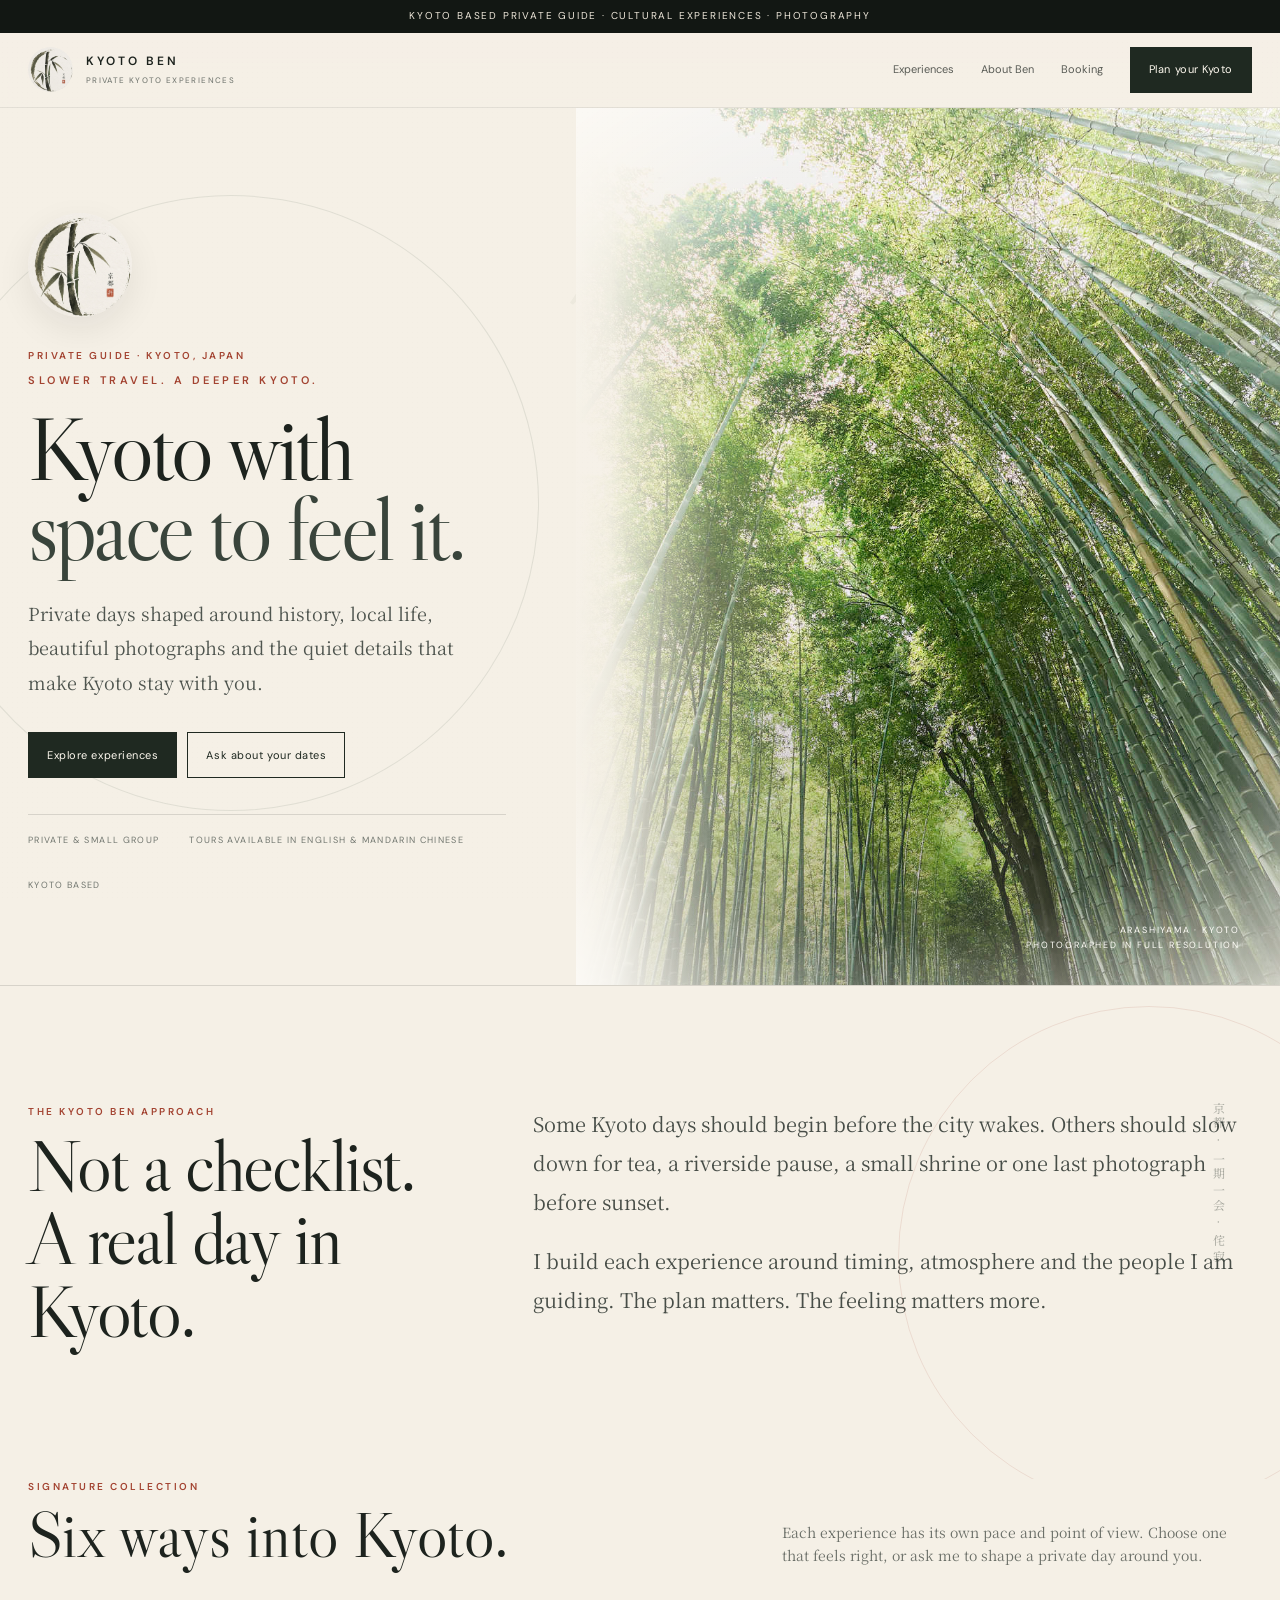
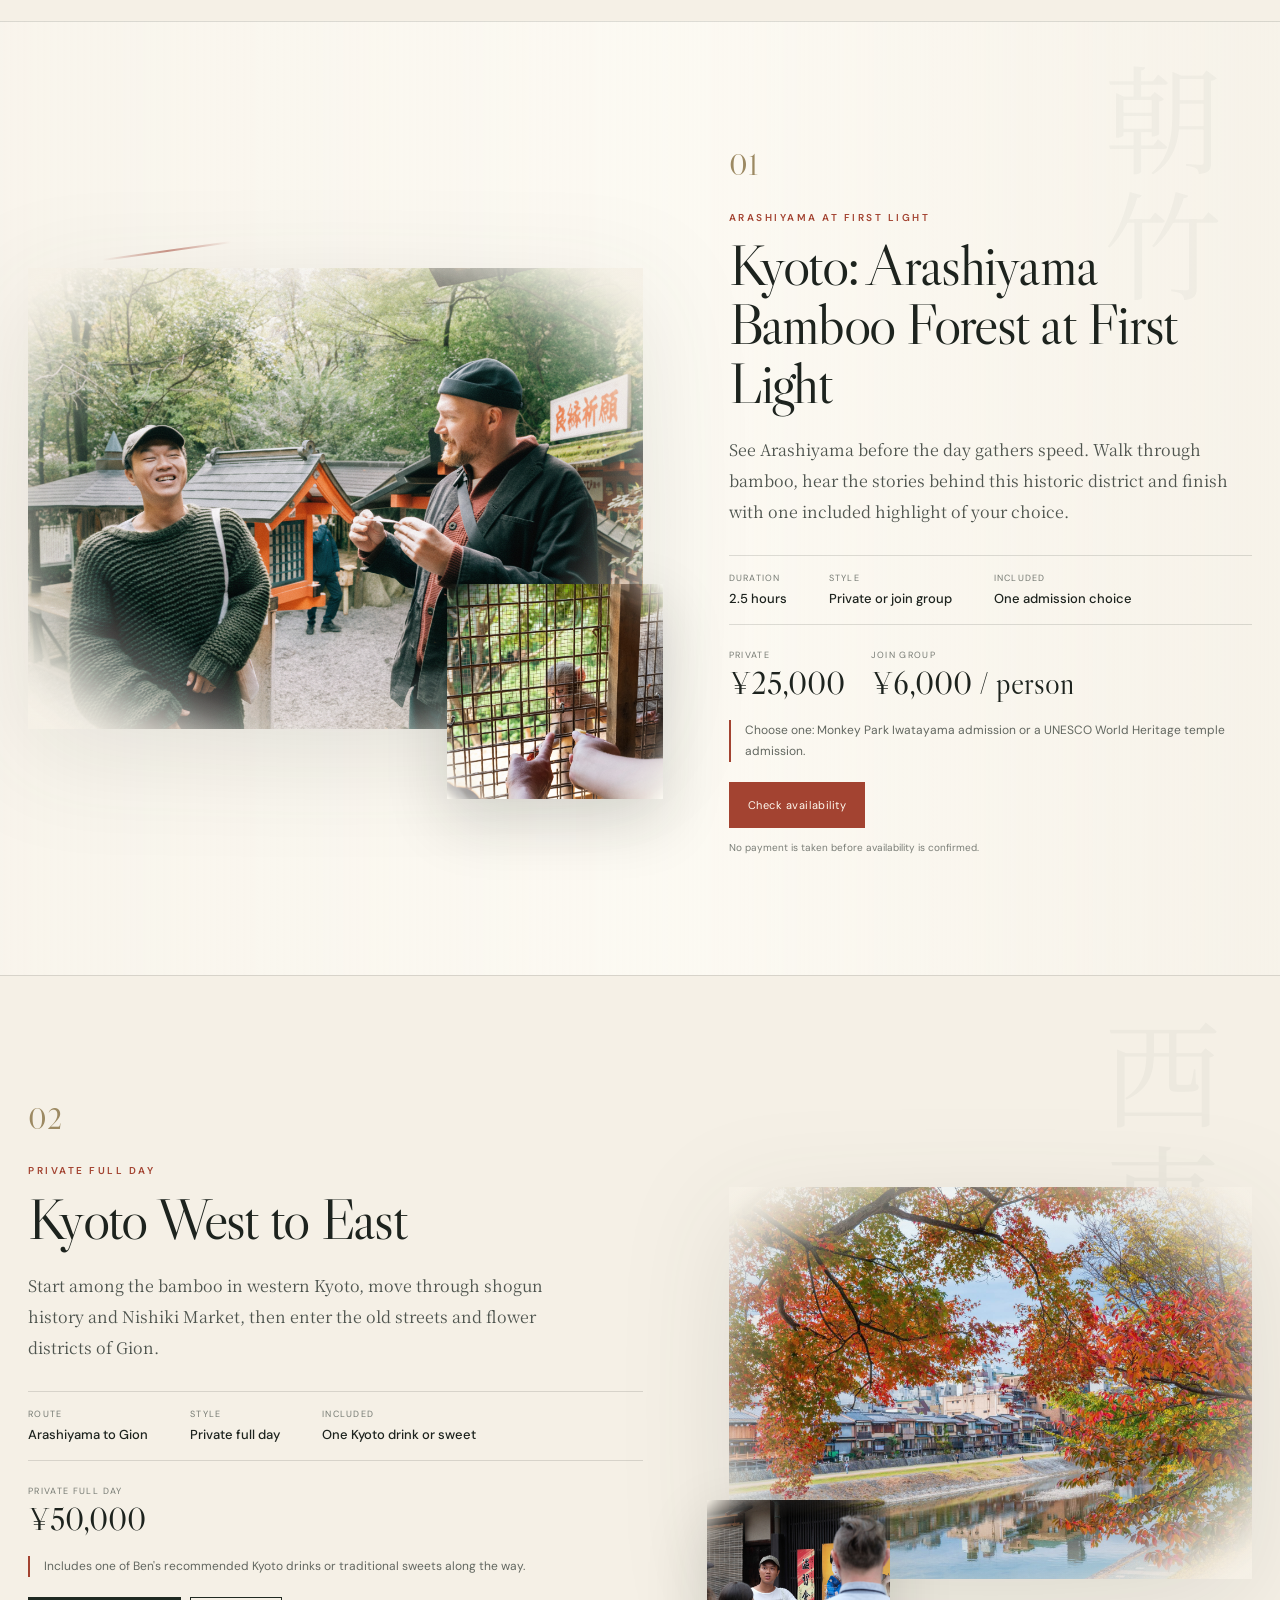
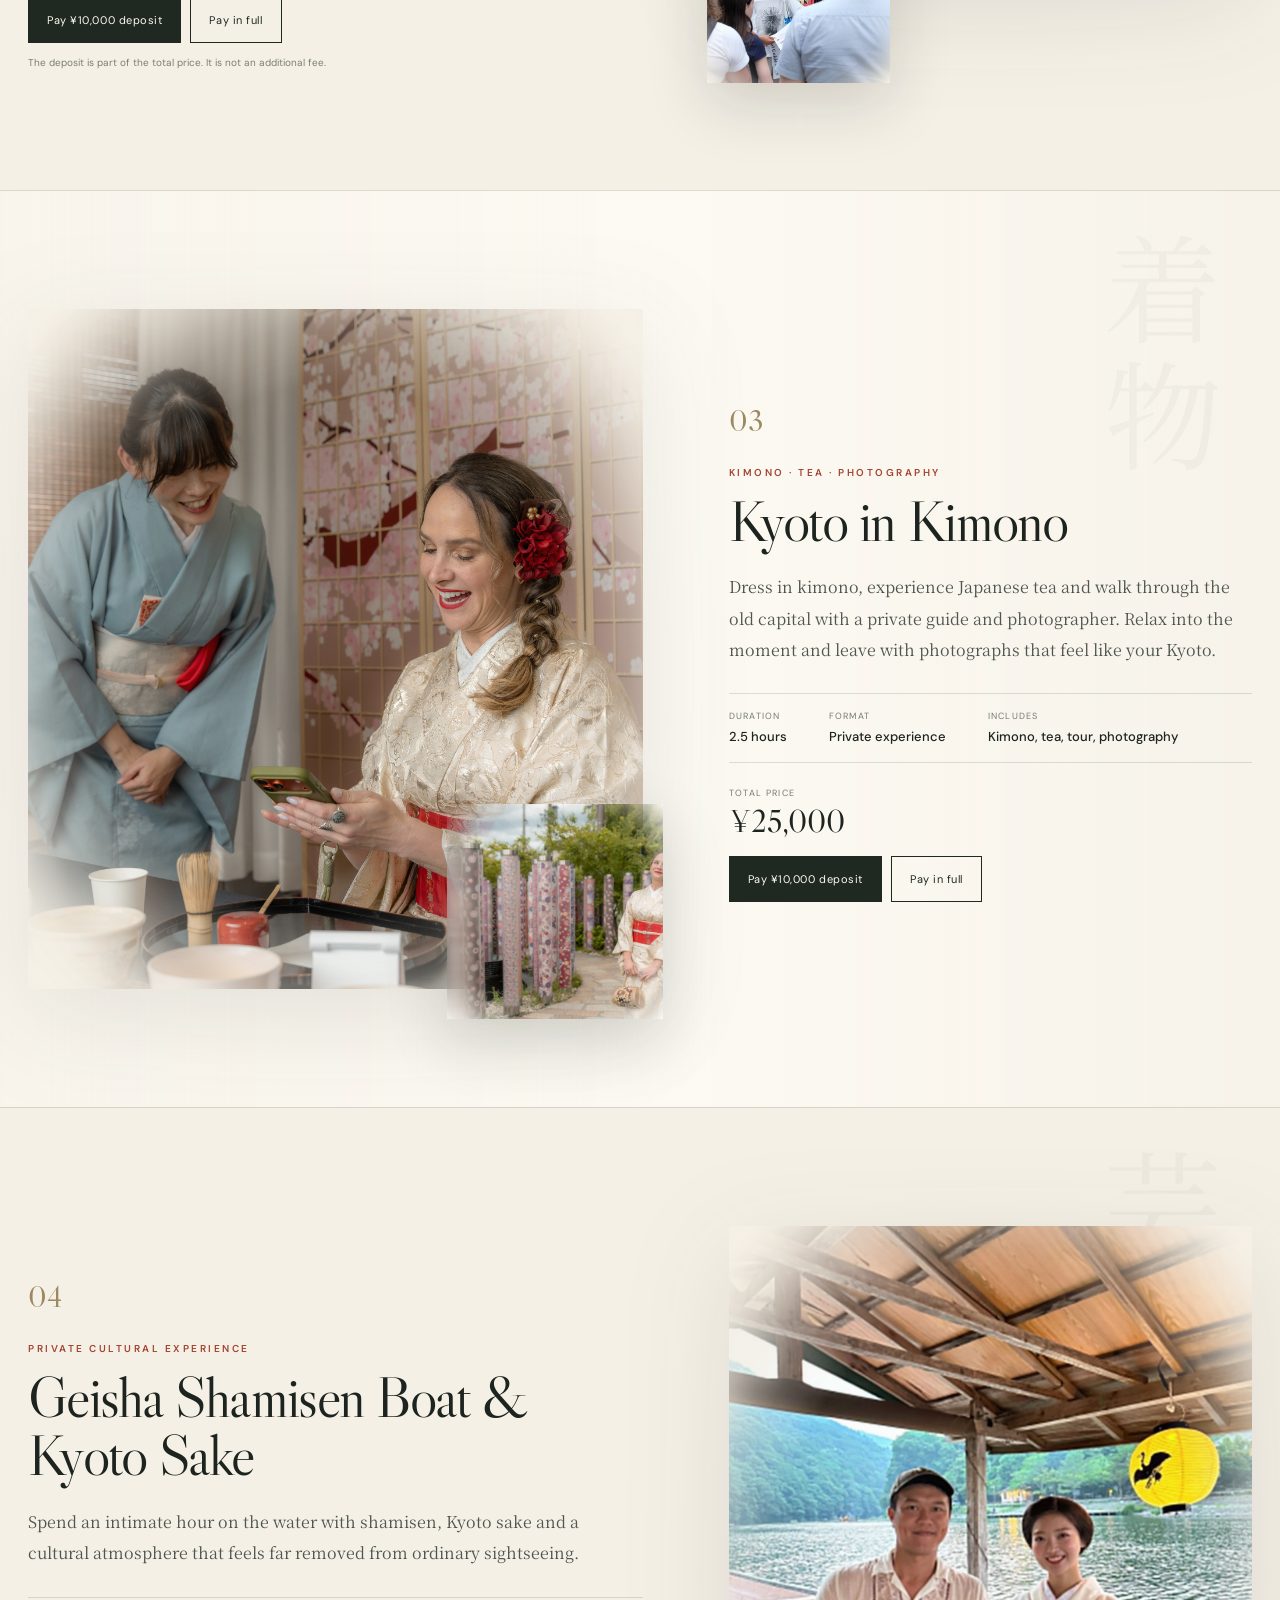
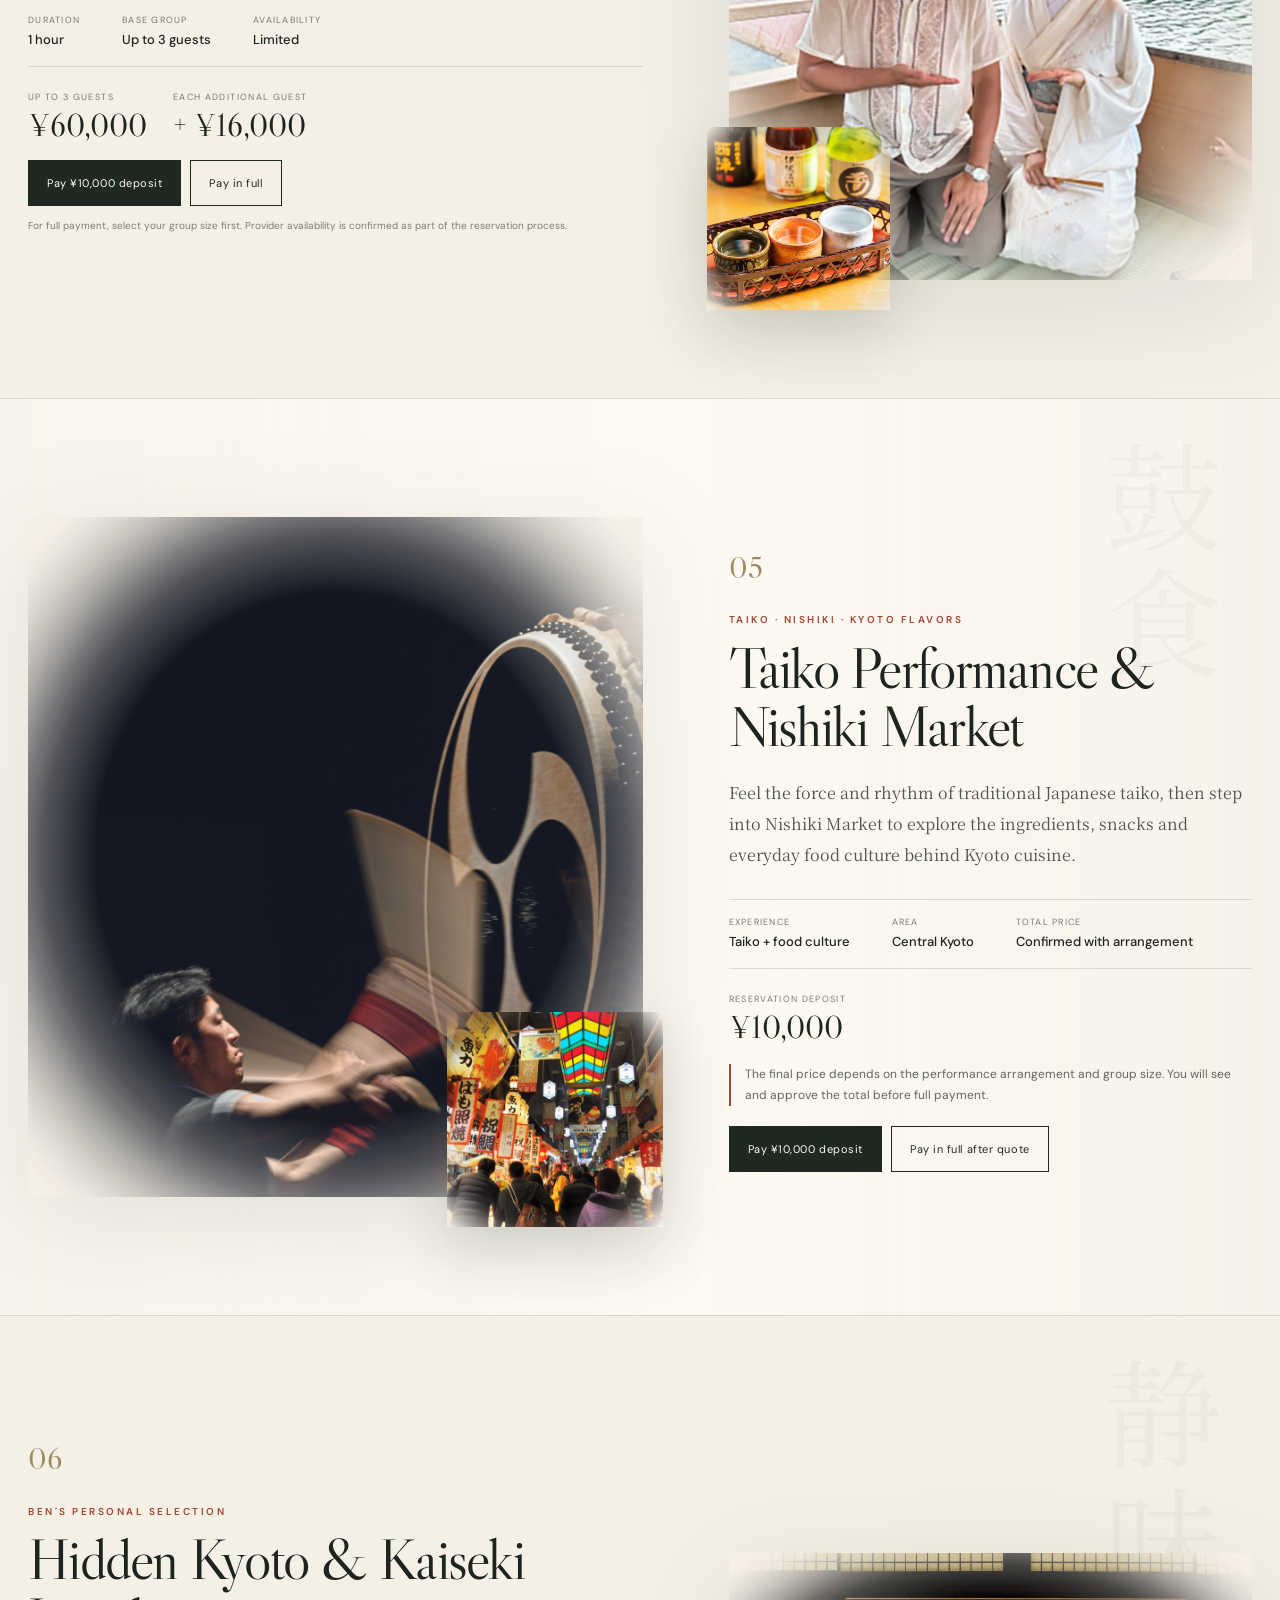
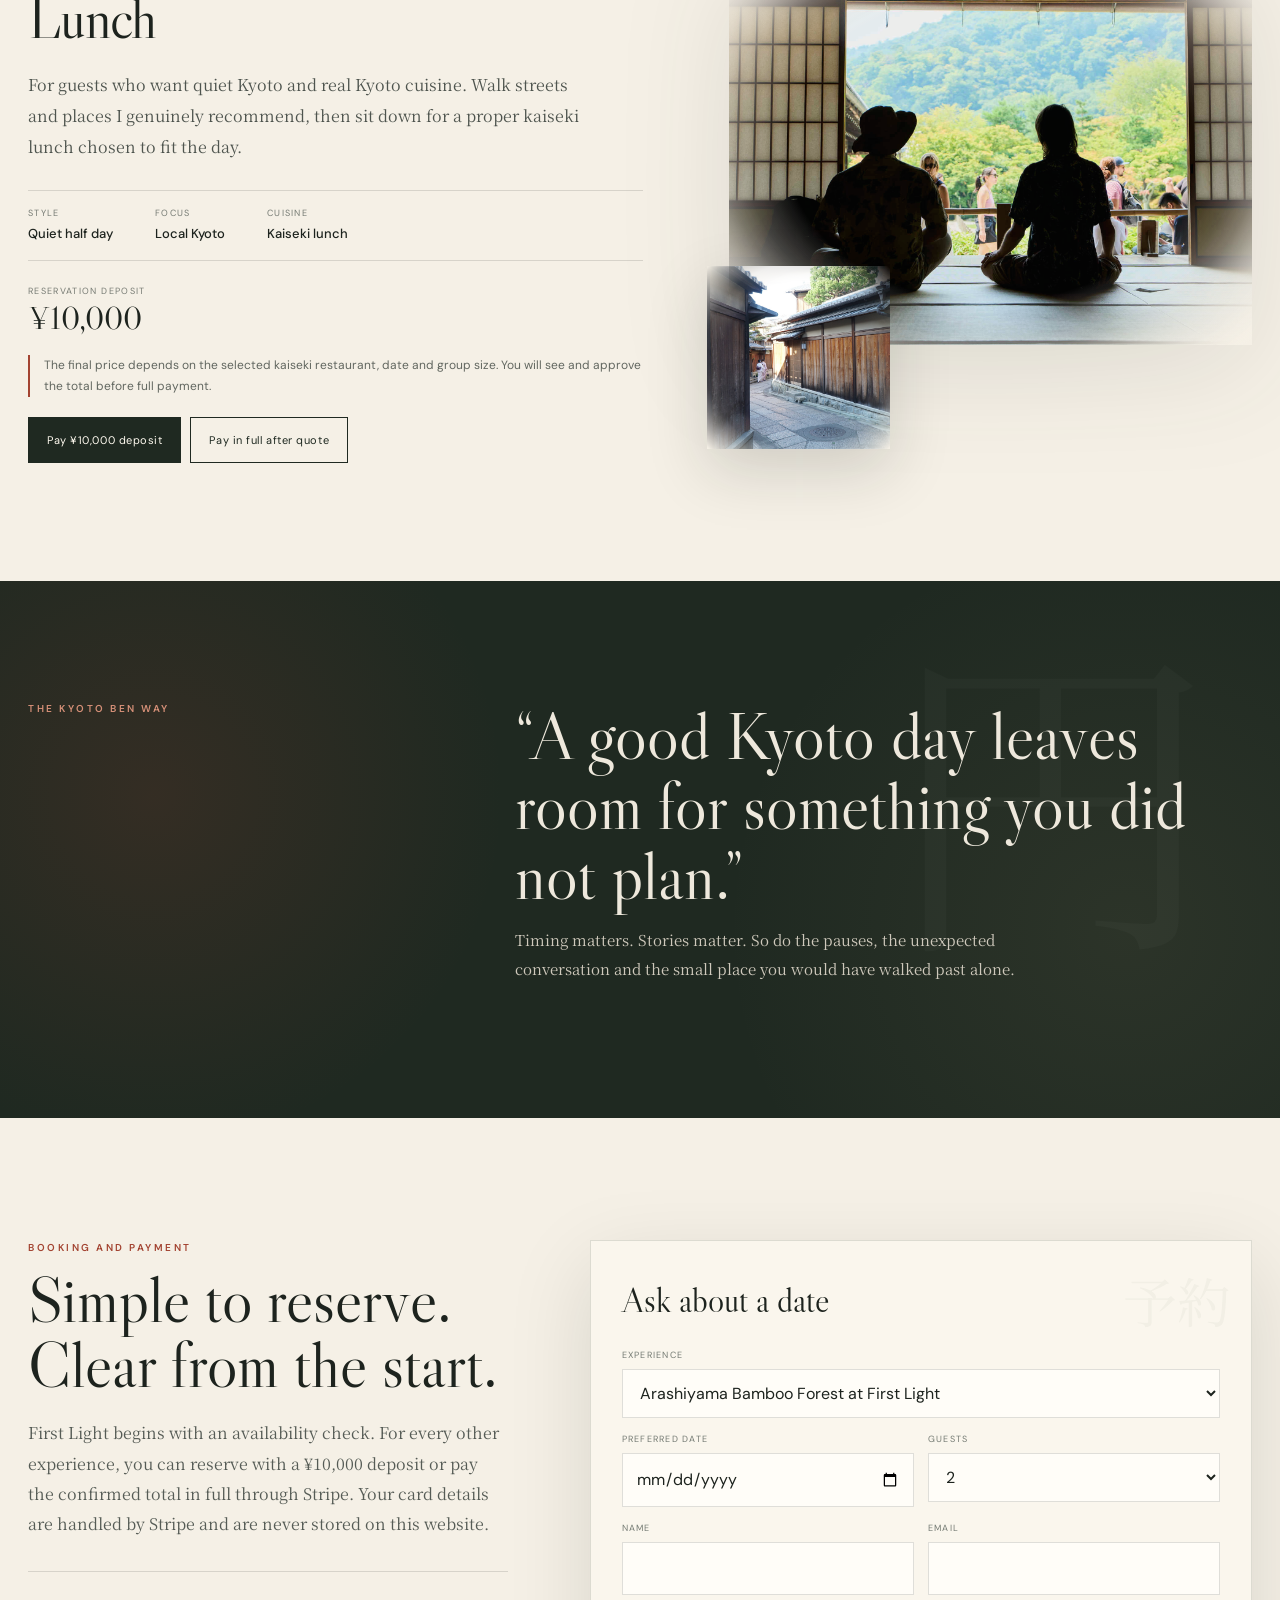
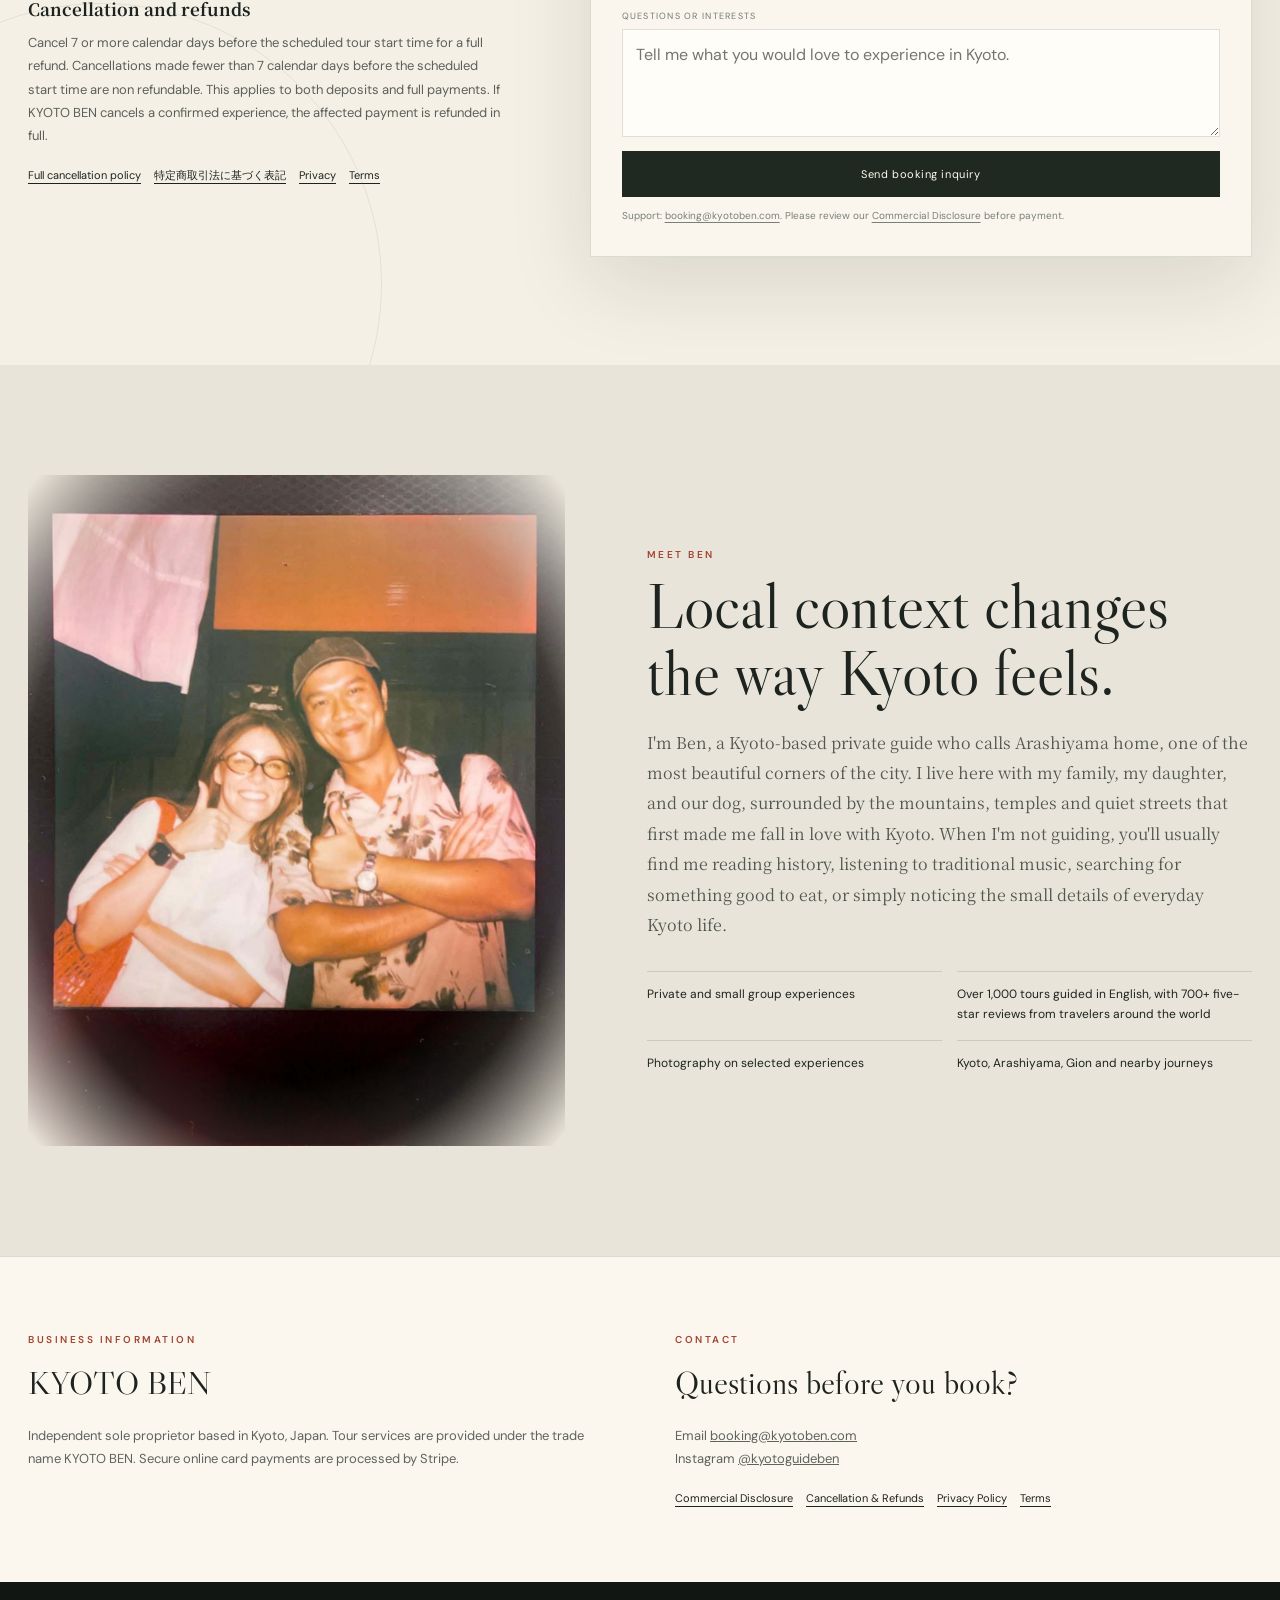
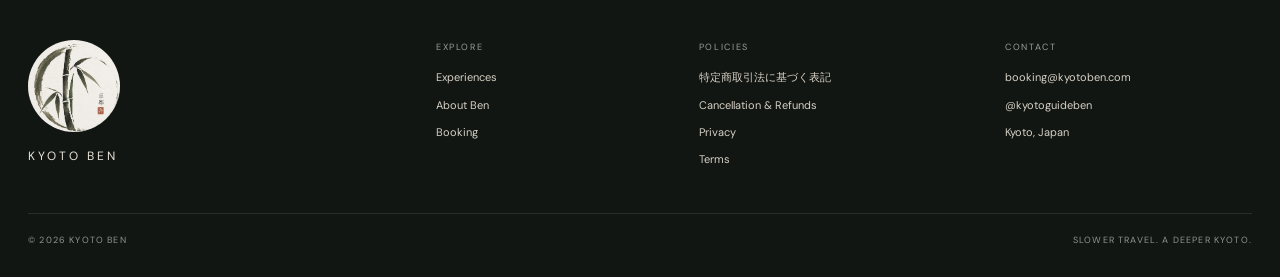
==== index.html @ ed0d35c7 "Update index.html" ====
<!doctype html>
<html lang="en">
<head>
  <meta charset="utf-8">
  <meta name="viewport" content="width=device-width, initial-scale=1">
  <title>KYOTO BEN | Private Kyoto Experiences</title>
  <meta name="description" content="Private Kyoto experiences with Ben. Arashiyama at first light, Kyoto from west to east, kimono and tea, geisha shamisen boat, taiko and quiet Kyoto with kaiseki.">
  <meta property="og:title" content="KYOTO BEN | Private Kyoto Experiences">
  <meta property="og:description" content="Slower travel. A deeper Kyoto.">
  <meta property="og:type" content="website">
  <meta property="og:url" content="https://kyotoben.com/">
  <meta property="og:image" content="https://kyotoben.com/assets/arashiyama-bamboo.jpg">
  <meta name="theme-color" content="#1f2921">
  <link rel="preconnect" href="https://fonts.googleapis.com">
  <link rel="preconnect" href="https://fonts.gstatic.com" crossorigin>
  <link href="https://fonts.googleapis.com/css2?family=DM+Sans:wght@400;500;600&family=Libre+Caslon+Display&family=Noto+Serif+JP:wght@400;500&display=swap" rel="stylesheet">
  <style>
    :root{
      --ink:#1d231e;
      --deep:#1f2921;
      --deep2:#121713;
      --moss:#667166;
      --paper:#f5f0e6;
      --paper2:#fbf7ee;
      --red:#a34331;
      --gold:#9c8962;
      --muted:#6c7069;
      --line:rgba(29,35,30,.14);
      --white:#fffdf7;
      --shadow:0 26px 80px rgba(19,25,20,.12);
      --serif:"Libre Caslon Display","Noto Serif JP",serif;
      --sans:"DM Sans",system-ui,sans-serif;
    }
    *{box-sizing:border-box}
    html{scroll-behavior:smooth;background:var(--paper)}
    body{margin:0;background:var(--paper);color:var(--ink);font-family:var(--sans);line-height:1.65;overflow-x:hidden}
    body:before{content:"";position:fixed;inset:0;pointer-events:none;z-index:999;background-image:radial-gradient(rgba(34,42,35,.045) .7px,transparent .7px);background-size:5px 5px;opacity:.35;mix-blend-mode:multiply}
    a{color:inherit;text-decoration:none}
    button,input,textarea,select{font:inherit}
    img{display:block;width:100%;height:100%;object-fit:cover}
    .wrap{width:min(1240px,calc(100% - 56px));margin:auto}
    .eyebrow{font-size:10px;letter-spacing:.25em;text-transform:uppercase;color:var(--red);font-weight:600}
    .topnote{background:var(--deep2);color:#eee7da;text-align:center;padding:8px 18px;font-size:10px;letter-spacing:.18em;text-transform:uppercase}

    header{position:sticky;top:0;z-index:100;background:rgba(245,240,230,.88);backdrop-filter:blur(18px);border-bottom:1px solid rgba(29,35,30,.08)}
    .nav{height:74px;display:flex;align-items:center;justify-content:space-between;gap:24px}
    .brand{display:flex;align-items:center;gap:13px}
    .brand img{width:45px;height:45px;border-radius:50%;object-fit:cover;filter:saturate(.88) contrast(.98)}
    .brandword{font-size:12px;letter-spacing:.25em;font-weight:600}
    .brandword small{display:block;font-size:8px;letter-spacing:.17em;color:#7c8079;font-weight:500;margin-top:2px}
    nav{display:flex;align-items:center;gap:27px;font-size:11px}
    nav>a:not(.btn){opacity:.72}
    nav>a:hover{opacity:1}
    .btn{border:1px solid var(--deep);background:var(--deep);color:#fffaf0;min-height:46px;padding:12px 18px;display:inline-flex;align-items:center;justify-content:center;font-size:11px;letter-spacing:.05em;cursor:pointer;transition:.22s ease}
    .btn:hover{transform:translateY(-1px);box-shadow:0 10px 28px rgba(31,41,33,.16)}
    .btn.ghost{background:transparent;color:var(--deep)}
    .btn.red{background:var(--red);border-color:var(--red)}

    .hero{min-height:780px;position:relative;display:grid;grid-template-columns:.9fr 1.1fr;overflow:hidden;border-bottom:1px solid var(--line)}
    .hero:before{content:"";position:absolute;left:-6vw;top:10%;width:48vw;height:48vw;border:1px solid rgba(88,100,86,.13);border-radius:50%;transform:rotate(-12deg);pointer-events:none}
    .hero:after{content:"竹";position:absolute;left:44%;top:9%;font-family:"Noto Serif JP",serif;font-size:210px;color:rgba(36,47,38,.035);line-height:1;pointer-events:none}
    .hero-copy{position:relative;z-index:3;padding:105px 5.5vw 92px max(28px,calc((100vw - 1240px)/2));display:flex;flex-direction:column;justify-content:center}
    .hero-logo{width:104px;height:104px;border-radius:50%;overflow:hidden;margin-bottom:31px;box-shadow:0 12px 34px rgba(21,28,23,.08)}
    .hero h1{font-family:var(--serif);font-size:clamp(66px,7vw,112px);font-weight:400;line-height:.89;letter-spacing:-.042em;margin:12px 0 28px;max-width:640px}
    .hero h1 small{display:block;font-family:var(--sans);font-size:11px;letter-spacing:.32em;color:var(--red);text-transform:uppercase;margin-bottom:23px;font-weight:600}
    .hero h1 em{font-style:normal;color:#39443b}
    .hero p{font-family:"Noto Serif JP",serif;font-size:18px;line-height:1.9;color:#4f554f;max-width:560px;margin:0 0 33px}
    .hero-actions{display:flex;gap:10px;flex-wrap:wrap}
    .hero-note{display:flex;gap:30px;flex-wrap:wrap;border-top:1px solid var(--line);margin-top:36px;padding-top:18px;font-size:9px;letter-spacing:.15em;text-transform:uppercase;color:#71766f}
    .hero-art{position:relative;min-height:780px;background:#d7dbd3;overflow:hidden}
    .hero-art img{position:absolute;inset:-1%;width:102%;height:102%;object-position:center 47%;filter:saturate(.9) contrast(.98)}
    .hero-art:before{content:"";position:absolute;z-index:2;inset:0;background:linear-gradient(90deg,var(--paper) 0%,rgba(245,240,230,.94) 5%,rgba(245,240,230,.35) 20%,rgba(245,240,230,0) 42%),linear-gradient(180deg,rgba(0,0,0,0) 58%,rgba(18,25,20,.32) 100%)}
    .hero-art:after{content:"";position:absolute;z-index:2;inset:0;background:radial-gradient(circle at 45% 50%,transparent 38%,rgba(245,240,230,.15) 67%,rgba(245,240,230,.8) 100%);mix-blend-mode:screen}
    .hero-caption{position:absolute;z-index:4;bottom:32px;right:40px;color:#fffdf8;text-align:right;font-size:9px;letter-spacing:.2em;text-transform:uppercase;text-shadow:0 2px 18px rgba(0,0,0,.25)}

    .intro{position:relative;padding:118px 0 122px;overflow:hidden}
    .intro:before{content:"";position:absolute;right:-120px;top:20px;width:500px;height:500px;border-radius:50%;border:1px solid rgba(163,67,49,.12)}
    .intro-grid{display:grid;grid-template-columns:.72fr 1.28fr;gap:100px;align-items:start}
    .intro h2{font-family:var(--serif);font-size:clamp(50px,5.7vw,82px);line-height:1;font-weight:400;letter-spacing:-.03em;margin:9px 0}
    .intro-copy{font-family:"Noto Serif JP",serif;font-size:20px;line-height:1.95;color:#484e48;max-width:720px}
    .intro-copy p{margin-top:0}
    .kanji-note{font-family:"Noto Serif JP",serif;font-size:12px;letter-spacing:.28em;writing-mode:vertical-rl;color:rgba(35,45,37,.38);position:absolute;right:4vw;top:115px}

    .collection-head{padding:0 0 54px}
    .collection-head .inner{display:flex;align-items:end;justify-content:space-between;gap:50px}
    .collection-head h2{font-family:var(--serif);font-size:clamp(46px,5vw,74px);font-weight:400;line-height:1;margin:8px 0 0}
    .collection-head p{max-width:470px;color:var(--muted);margin:0;font-family:"Noto Serif JP",serif;font-size:14px}

    .experience{position:relative;padding:118px 0;border-top:1px solid var(--line);overflow:hidden}
    .experience:nth-child(even){background:linear-gradient(90deg,rgba(255,253,247,.35),rgba(255,253,247,.74) 52%,rgba(255,253,247,.18))}
    .experience:before{content:attr(data-kanji);position:absolute;right:1.6vw;top:38px;font-family:"Noto Serif JP",serif;font-size:118px;color:rgba(41,53,43,.035);writing-mode:vertical-rl;letter-spacing:.08em;pointer-events:none}
    .exp-grid{display:grid;grid-template-columns:1.08fr .92fr;gap:86px;align-items:center}
    .experience.reverse .visual{order:2}
    .experience.reverse .exp-copy{order:1}
    .visual{position:relative;min-height:540px;display:flex;align-items:center}
    .main-img{position:relative;width:100%;aspect-ratio:4/3;overflow:hidden;filter:drop-shadow(0 25px 55px rgba(31,41,33,.12));isolation:isolate}
    .main-img.tall{aspect-ratio:4/5;max-height:680px}
    .main-img img{filter:saturate(.92) contrast(.98)}
    .main-img:after{content:"";position:absolute;inset:-1px;background:radial-gradient(ellipse at center,transparent 55%,rgba(245,240,230,.25) 72%,var(--paper) 98%);z-index:2;pointer-events:none}
    .main-img.soft img{-webkit-mask-image:radial-gradient(ellipse at center,black 55%,rgba(0,0,0,.87) 67%,transparent 98%);mask-image:radial-gradient(ellipse at center,black 55%,rgba(0,0,0,.87) 67%,transparent 98%)}
    .small-img{position:absolute;width:35%;aspect-ratio:1/1;right:-20px;bottom:-30px;overflow:hidden;z-index:5;box-shadow:0 22px 58px rgba(24,31,25,.16)}
    .small-img img{-webkit-mask-image:radial-gradient(ellipse at center,black 58%,rgba(0,0,0,.86) 73%,transparent 99%);mask-image:radial-gradient(ellipse at center,black 58%,rgba(0,0,0,.86) 73%,transparent 99%)}
    .reverse .small-img{right:auto;left:-22px}
    .brush-line{position:absolute;width:130px;height:2px;background:linear-gradient(90deg,transparent,var(--red),transparent);left:12%;top:4%;transform:rotate(-8deg);opacity:.55}
    .exp-num{font-family:var(--serif);font-size:30px;color:var(--gold);margin-bottom:20px}
    .exp-copy{position:relative}
    .exp-copy h3{font-family:var(--serif);font-size:clamp(44px,4.5vw,67px);font-weight:400;line-height:1.02;letter-spacing:-.03em;margin:10px 0 21px}
    .exp-copy .lead{font-family:"Noto Serif JP",serif;font-size:16px;line-height:1.95;color:#4e544e;margin:0 0 24px;max-width:560px}
    .facts{display:flex;flex-wrap:wrap;border-top:1px solid var(--line);border-bottom:1px solid var(--line);margin:28px 0 23px}
    .fact{padding:15px 21px 15px 0;margin-right:21px;font-size:9px;letter-spacing:.14em;text-transform:uppercase;color:#757a73}
    .fact strong{display:block;color:var(--ink);font-size:13px;letter-spacing:0;text-transform:none;margin-top:2px;font-weight:500}
    .pricebox{display:flex;gap:26px;align-items:end;flex-wrap:wrap;margin:23px 0 18px}
    .priceblock small{display:block;font-size:9px;letter-spacing:.15em;text-transform:uppercase;color:#777b74}
    .priceblock strong{display:block;font-family:var(--serif);font-size:31px;font-weight:400;line-height:1.1;margin-top:3px}
    .included{border-left:2px solid var(--red);padding-left:14px;color:#626760;font-size:12px;line-height:1.75;margin:20px 0}
    .actions{display:flex;gap:9px;flex-wrap:wrap}
    .fine{font-size:10px;color:#7a7e77;margin-top:12px}

    .editorial-break{position:relative;background:var(--deep);color:#eee8dc;padding:120px 0;overflow:hidden}
    .editorial-break:before{content:"";position:absolute;inset:0;background:radial-gradient(circle at 12% 40%,rgba(163,67,49,.16),transparent 30%),radial-gradient(circle at 88% 65%,rgba(160,147,109,.10),transparent 34%)}
    .editorial-break:after{content:"円";position:absolute;right:5vw;top:-70px;font-family:"Noto Serif JP",serif;font-size:330px;color:rgba(255,255,255,.025)}
    .editorial-grid{position:relative;z-index:2;display:grid;grid-template-columns:.7fr 1.3fr;gap:90px;align-items:start}
    .editorial-break blockquote{font-family:var(--serif);font-size:clamp(46px,5.2vw,76px);line-height:1.05;margin:0;font-weight:400}
    .editorial-break p{font-family:"Noto Serif JP",serif;color:#cfc9bc;max-width:570px;font-size:15px;line-height:1.9}
    .editorial-break .eyebrow{color:#d69078}

    .booking{position:relative;padding:122px 0 108px;overflow:hidden}
    .booking:before{content:"";position:absolute;left:-180px;bottom:-200px;width:560px;height:560px;border:1px solid rgba(91,108,92,.12);border-radius:50%}
    .booking-grid{display:grid;grid-template-columns:.84fr 1.16fr;gap:82px;align-items:start}
    .booking h2{font-family:var(--serif);font-size:clamp(48px,5vw,74px);line-height:1.02;font-weight:400;margin:10px 0 21px}
    .booking-copy>p{font-family:"Noto Serif JP",serif;color:#555b55;line-height:1.9}
    .policy-card{margin-top:31px;border-top:1px solid var(--line);padding-top:23px}
    .policy-card strong{display:block;font-family:"Noto Serif JP",serif;font-size:17px;margin-bottom:8px}
    .policy-card p{font-size:13px;color:#5b605a;margin:0;line-height:1.8}
    .business-links{display:flex;gap:13px;flex-wrap:wrap;margin-top:18px}
    .textlink{font-size:11px;text-decoration:underline;text-underline-offset:4px}
    .booking-card{position:relative;background:rgba(251,247,238,.86);border:1px solid rgba(29,35,30,.13);padding:31px;box-shadow:var(--shadow);backdrop-filter:blur(8px)}
    .booking-card:before{content:"予約";position:absolute;right:20px;top:14px;font-family:"Noto Serif JP",serif;font-size:54px;color:rgba(35,44,36,.035)}
    .booking-card h3{font-family:var(--serif);font-size:34px;font-weight:400;margin:0 0 20px}
    .form-grid{display:grid;grid-template-columns:1fr 1fr;gap:14px}
    .field{display:flex;flex-direction:column;gap:6px}
    .field.full{grid-column:1/-1}
    label{font-size:9px;letter-spacing:.14em;text-transform:uppercase;color:#747a73}
    input,select,textarea{width:100%;border:1px solid var(--line);background:#fffdf8;padding:12px 13px;color:var(--ink);border-radius:0;outline:none}
    input:focus,select:focus,textarea:focus{border-color:rgba(31,41,33,.45)}
    textarea{min-height:108px;resize:vertical}
    .booking-card .btn{width:100%;margin-top:14px}
    .secure{font-size:10px;color:#7a7f78;margin-top:11px}
    .secure a{text-decoration:underline;text-underline-offset:3px}

    .about{position:relative;background:#e9e4d9;padding:110px 0;overflow:hidden}
    .about-grid{display:grid;grid-template-columns:.94fr 1.06fr;gap:82px;align-items:center}
    .about-photo{position:relative;aspect-ratio:4/5;overflow:hidden}
    .about-photo img{-webkit-mask-image:radial-gradient(ellipse at center,black 57%,rgba(0,0,0,.88) 72%,transparent 98%);mask-image:radial-gradient(ellipse at center,black 57%,rgba(0,0,0,.88) 72%,transparent 98%)}
    .about h2{font-family:var(--serif);font-size:clamp(47px,5vw,70px);font-weight:400;line-height:1.04;margin:10px 0 21px}
    .about p{font-family:"Noto Serif JP",serif;color:#515751;line-height:1.9}
    .ticks{display:grid;grid-template-columns:1fr 1fr;gap:15px;margin-top:31px}
    .tick{border-top:1px solid var(--line);padding-top:13px;font-size:12px}

    .business{padding:75px 0;background:var(--paper2);border-top:1px solid var(--line)}
    .business-grid{display:grid;grid-template-columns:1fr 1fr;gap:70px}
    .business h3{font-family:var(--serif);font-size:33px;font-weight:400;margin:8px 0 13px}
    .business p{font-size:13px;color:#5e635d;line-height:1.8}

    footer{background:#111612;color:#e9e3d8;padding:58px 0 29px}
    .footer-grid{display:grid;grid-template-columns:1.25fr .75fr .9fr .85fr;gap:45px}
    .footer-logo{width:92px;height:92px;border-radius:50%;overflow:hidden;filter:saturate(.8)}
    .footer-brand{font-size:12px;letter-spacing:.25em;margin-top:15px}
    .footer-title{font-size:9px;letter-spacing:.18em;text-transform:uppercase;color:#999f97;margin-bottom:14px}
    .footer-links{display:grid;gap:9px;font-size:11px;color:#d7d1c6}
    .footer-bottom{display:flex;justify-content:space-between;gap:20px;border-top:1px solid rgba(255,255,255,.1);margin-top:45px;padding-top:19px;font-size:9px;letter-spacing:.13em;text-transform:uppercase;color:#8f958d}

    .modal{position:fixed;inset:0;background:rgba(11,15,12,.6);display:none;align-items:center;justify-content:center;padding:25px;z-index:300;backdrop-filter:blur(6px)}
    .modal.open{display:flex}
    .modal-card{background:var(--paper2);width:min(520px,100%);padding:34px;box-shadow:0 32px 90px rgba(0,0,0,.28);position:relative;border:1px solid rgba(255,255,255,.22)}
    .modal-card h3{font-family:var(--serif);font-size:34px;font-weight:400;margin:8px 0 12px}
    .modal-card p{font-family:"Noto Serif JP",serif;color:#565c56}
    .close{position:absolute;right:14px;top:10px;border:0;background:none;font-size:28px;cursor:pointer;color:#5a5f59}
    .modal-actions{display:flex;gap:9px;margin-top:22px}

    @media(max-width:980px){
      nav>a:not(.btn){display:none}.hero{grid-template-columns:1fr;min-height:auto}.hero-copy{padding:82px 28px 58px}.hero-art{min-height:580px}.hero-art:before{background:linear-gradient(180deg,var(--paper) 0%,rgba(245,240,230,.15) 18%,rgba(0,0,0,0) 62%,rgba(18,25,20,.28))}.intro-grid,.exp-grid,.editorial-grid,.booking-grid,.about-grid,.business-grid{grid-template-columns:1fr}.intro-grid{gap:36px}.experience{padding:90px 0}.experience.reverse .visual,.experience.reverse .exp-copy{order:initial}.visual{min-height:0}.main-img.tall{aspect-ratio:4/3;max-height:none}.small-img{width:30%;right:2%;bottom:-25px}.reverse .small-img{left:auto;right:2%}.exp-grid{gap:62px}.kanji-note{display:none}.footer-grid{grid-template-columns:1fr 1fr}.booking-grid,.about-grid{gap:50px}
    }
    @media(max-width:620px){
      .wrap{width:min(100% - 30px,1240px)}.topnote{font-size:8px}.nav{height:66px}.brandword small{display:none}.nav .btn{padding:10px 13px;min-height:40px}.hero h1{font-size:58px}.hero p{font-size:16px}.hero-art{min-height:460px}.intro{padding:82px 0}.intro-copy{font-size:17px}.collection-head .inner{display:block}.collection-head p{margin-top:18px}.experience{padding:82px 0}.exp-copy h3{font-size:43px}.small-img{width:36%;bottom:-18px}.facts{display:grid;grid-template-columns:1fr 1fr}.fact{margin-right:0}.actions{display:grid}.actions .btn{width:100%}.editorial-break{padding:90px 0}.booking{padding:90px 0}.form-grid{grid-template-columns:1fr}.field.full{grid-column:auto}.ticks{grid-template-columns:1fr}.footer-grid{grid-template-columns:1fr}.footer-bottom{display:grid}.modal-actions{display:grid}.modal-actions .btn{width:100%}
    }
  </style>
</head>
<body>
  <div class="topnote">Kyoto based private guide · Cultural experiences · Photography</div>
  <header>
    <div class="wrap nav">
      <a class="brand" href="#top"><img src="assets/photos/brand-logo.jpg" data-photo="header-logo" alt="KYOTO BEN logo"><span class="brandword">KYOTO BEN<small>PRIVATE KYOTO EXPERIENCES</small></span></a>
      <nav>
        <a href="#experiences">Experiences</a>
        <a href="#about">About Ben</a>
        <a href="#booking">Booking</a>
        <a class="btn" href="#booking">Plan your Kyoto</a>
      </nav>
    </div>
  </header>

  <main id="top">
    <section class="hero">
      <div class="hero-copy">
        <div class="hero-logo"><img src="assets/photos/brand-logo.jpg" data-photo="hero-logo" alt="KYOTO BEN bamboo mark"></div>
        <div class="eyebrow">Private guide · Kyoto, Japan</div>
        <h1><small>Slower travel. A deeper Kyoto.</small>Kyoto with <em>space to feel it.</em></h1>
        <p>Private days shaped around history, local life, beautiful photographs and the quiet details that make Kyoto stay with you.</p>
        <div class="hero-actions"><a class="btn" href="#experiences">Explore experiences</a><a class="btn ghost" href="#booking">Ask about your dates</a></div>
        <div class="hero-note"><span>Private & small group</span><span>Tours available in English & Mandarin Chinese</span><span>Kyoto based</span></div>
      </div>
      <div class="hero-art"><img src="assets/photos/hero-bamboo.jpg" data-photo="hero" alt="Sunlight through the Arashiyama bamboo grove"><div class="hero-caption">Arashiyama · Kyoto<br>Photographed in full resolution</div></div>
    </section>

    <section class="intro">
      <div class="kanji-note">京都 · 一期一会 · 侘寂</div>
      <div class="wrap intro-grid">
        <div><div class="eyebrow">The Kyoto Ben approach</div><h2>Not a checklist.<br>A real day in Kyoto.</h2></div>
        <div class="intro-copy"><p>Some Kyoto days should begin before the city wakes. Others should slow down for tea, a riverside pause, a small shrine or one last photograph before sunset.</p><p>I build each experience around timing, atmosphere and the people I am guiding. The plan matters. The feeling matters more.</p></div>
      </div>
    </section>

    <section id="experiences" class="collection-head wrap"><div class="inner"><div><div class="eyebrow">Signature collection</div><h2>Six ways into Kyoto.</h2></div><p>Each experience has its own pace and point of view. Choose one that feels right, or ask me to shape a private day around you.</p></div></section>

    <section class="experience" id="first-light" data-kanji="朝竹">
      <div class="wrap exp-grid">
        <div class="visual"><span class="brush-line"></span><div class="main-img soft"><img src="assets/photos/01-first-light-main.png" data-photo="first-light-main" alt="Ben speaking with a guest in Arashiyama"></div><div class="small-img"><img src="assets/photos/01-first-light-small.jpg" data-photo="first-light-small" alt="Monkey Park Iwatayama feeding experience"></div></div>
        <div class="exp-copy"><div class="exp-num">01</div><div class="eyebrow">Arashiyama at first light</div><h3>Kyoto: Arashiyama Bamboo Forest at First Light</h3><p class="lead">See Arashiyama before the day gathers speed. Walk through bamboo, hear the stories behind this historic district and finish with one included highlight of your choice.</p>
          <div class="facts"><div class="fact">Duration<strong>2.5 hours</strong></div><div class="fact">Style<strong>Private or join group</strong></div><div class="fact">Included<strong>One admission choice</strong></div></div>
          <div class="pricebox"><div class="priceblock"><small>Private</small><strong>¥25,000</strong></div><div class="priceblock"><small>Join group</small><strong>¥6,000 / person</strong></div></div>
          <div class="included">Choose one: Monkey Park Iwatayama admission or a UNESCO World Heritage temple admission.</div>
          <div class="actions"><button class="btn red inquiry" data-tour="Arashiyama Bamboo Forest at First Light">Check availability</button></div>
          <div class="fine">No payment is taken before availability is confirmed.</div>
        </div>
      </div>
    </section>

    <section class="experience reverse" id="west-east" data-kanji="西東">
      <div class="wrap exp-grid">
        <div class="visual"><div class="main-img soft"><img src="assets/photos/02-west-east-main.jpg" data-photo="west-east-main" alt="Kyoto in autumn along the Kamo River"></div><div class="small-img"><img src="assets/photos/02-west-east-small.jpg" data-photo="west-east-small" alt="Nishiki Market in central Kyoto"></div></div>
        <div class="exp-copy"><div class="exp-num">02</div><div class="eyebrow">Private full day</div><h3>Kyoto West to East</h3><p class="lead">Start among the bamboo in western Kyoto, move through shogun history and Nishiki Market, then enter the old streets and flower districts of Gion.</p>
          <div class="facts"><div class="fact">Route<strong>Arashiyama to Gion</strong></div><div class="fact">Style<strong>Private full day</strong></div><div class="fact">Included<strong>One Kyoto drink or sweet</strong></div></div>
          <div class="pricebox"><div class="priceblock"><small>Private full day</small><strong>¥50,000</strong></div></div>
          <div class="included">Includes one of Ben's recommended Kyoto drinks or traditional sweets along the way.</div>
          <div class="actions"><button class="btn pay" data-key="westToEast" data-mode="deposit">Pay ¥10,000 deposit</button><button class="btn ghost pay" data-key="westToEast" data-mode="full">Pay in full</button></div>
          <div class="fine">The deposit is part of the total price. It is not an additional fee.</div>
        </div>
      </div>
    </section>

    <section class="experience" id="kimono" data-kanji="着物">
      <div class="wrap exp-grid">
        <div class="visual"><div class="main-img tall soft"><img src="assets/photos/03-kimono-main.jpg" data-photo="kimono-main" alt="Kimono cultural experience in Kyoto"></div><div class="small-img"><img src="assets/photos/03-kimono-small.jpg" data-photo="kimono-small" alt="Guests with their Kyoto tea ceremony teacher"></div></div>
        <div class="exp-copy"><div class="exp-num">03</div><div class="eyebrow">Kimono · Tea · Photography</div><h3>Kyoto in Kimono</h3><p class="lead">Dress in kimono, experience Japanese tea and walk through the old capital with a private guide and photographer. Relax into the moment and leave with photographs that feel like your Kyoto.</p>
          <div class="facts"><div class="fact">Duration<strong>2.5 hours</strong></div><div class="fact">Format<strong>Private experience</strong></div><div class="fact">Includes<strong>Kimono, tea, tour, photography</strong></div></div>
          <div class="pricebox"><div class="priceblock"><small>Total price</small><strong>¥25,000</strong></div></div>
          <div class="actions"><button class="btn pay" data-key="kimonoTeaPhoto" data-mode="deposit">Pay ¥10,000 deposit</button><button class="btn ghost pay" data-key="kimonoTeaPhoto" data-mode="full">Pay in full</button></div>
        </div>
      </div>
    </section>

    <section class="experience reverse" id="geisha-boat" data-kanji="芸舟">
      <div class="wrap exp-grid">
        <div class="visual"><div class="main-img tall soft"><img src="assets/photos/04-geisha-main.jpg" data-photo="geisha-main" alt="Private Kyoto cultural boat experience"></div><div class="small-img"><img src="assets/photos/04-geisha-small.jpg" data-photo="geisha-small" alt="Kyoto lanterns at night"></div></div>
        <div class="exp-copy"><div class="exp-num">04</div><div class="eyebrow">Private cultural experience</div><h3>Geisha Shamisen Boat & Kyoto Sake</h3><p class="lead">Spend an intimate hour on the water with shamisen, Kyoto sake and a cultural atmosphere that feels far removed from ordinary sightseeing.</p>
          <div class="facts"><div class="fact">Duration<strong>1 hour</strong></div><div class="fact">Base group<strong>Up to 3 guests</strong></div><div class="fact">Availability<strong>Limited</strong></div></div>
          <div class="pricebox"><div class="priceblock"><small>Up to 3 guests</small><strong>¥60,000</strong></div><div class="priceblock"><small>Each additional guest</small><strong>+ ¥16,000</strong></div></div>
          <div class="actions"><button class="btn pay" data-key="geishaBoat" data-mode="deposit">Pay ¥10,000 deposit</button><button class="btn ghost geisha-full">Pay in full</button></div>
          <div class="fine">For full payment, select your group size first. Provider availability is confirmed as part of the reservation process.</div>
        </div>
      </div>
    </section>

    <section class="experience" id="taiko" data-kanji="鼓食">
      <div class="wrap exp-grid">
        <div class="visual"><div class="main-img tall soft"><img src="assets/photos/05-taiko-main.jpg" data-photo="taiko-main" alt="Traditional Japanese taiko performance"></div><div class="small-img"><img src="assets/photos/05-taiko-small.jpg" data-photo="taiko-small" alt="Kyoto food culture inside Nishiki Market"></div></div>
        <div class="exp-copy"><div class="exp-num">05</div><div class="eyebrow">Taiko · Nishiki · Kyoto flavors</div><h3>Taiko Performance & Nishiki Market</h3><p class="lead">Feel the force and rhythm of traditional Japanese taiko, then step into Nishiki Market to explore the ingredients, snacks and everyday food culture behind Kyoto cuisine.</p>
          <div class="facts"><div class="fact">Experience<strong>Taiko + food culture</strong></div><div class="fact">Area<strong>Central Kyoto</strong></div><div class="fact">Total price<strong>Confirmed with arrangement</strong></div></div>
          <div class="pricebox"><div class="priceblock"><small>Reservation deposit</small><strong>¥10,000</strong></div></div>
          <div class="included">The final price depends on the performance arrangement and group size. You will see and approve the total before full payment.</div>
          <div class="actions"><button class="btn pay" data-key="taikoNishiki" data-mode="deposit">Pay ¥10,000 deposit</button><button class="btn ghost pay" data-key="taikoNishiki" data-mode="full">Pay in full after quote</button></div>
        </div>
      </div>
    </section>

    <section class="experience reverse" id="hidden-kyoto" data-kanji="静味">
      <div class="wrap exp-grid">
        <div class="visual"><div class="main-img soft"><img src="assets/photos/06-hidden-main.jpg" data-photo="hidden-main" alt="Quiet Kyoto seen from a tatami room"></div><div class="small-img"><img src="assets/photos/06-hidden-small.jpg" data-photo="hidden-small" alt="A quiet traditional Kyoto lane"></div></div>
        <div class="exp-copy"><div class="exp-num">06</div><div class="eyebrow">Ben's personal selection</div><h3>Hidden Kyoto & Kaiseki Lunch</h3><p class="lead">For guests who want quiet Kyoto and real Kyoto cuisine. Walk streets and places I genuinely recommend, then sit down for a proper kaiseki lunch chosen to fit the day.</p>
          <div class="facts"><div class="fact">Style<strong>Quiet half day</strong></div><div class="fact">Focus<strong>Local Kyoto</strong></div><div class="fact">Cuisine<strong>Kaiseki lunch</strong></div></div>
          <div class="pricebox"><div class="priceblock"><small>Reservation deposit</small><strong>¥10,000</strong></div></div>
          <div class="included">The final price depends on the selected kaiseki restaurant, date and group size. You will see and approve the total before full payment.</div>
          <div class="actions"><button class="btn pay" data-key="hiddenKyoto" data-mode="deposit">Pay ¥10,000 deposit</button><button class="btn ghost pay" data-key="hiddenKyoto" data-mode="full">Pay in full after quote</button></div>
        </div>
      </div>
    </section>

    <section class="editorial-break"><div class="wrap editorial-grid"><div class="eyebrow">The Kyoto Ben way</div><div><blockquote>“A good Kyoto day leaves room for something you did not plan.”</blockquote><p>Timing matters. Stories matter. So do the pauses, the unexpected conversation and the small place you would have walked past alone.</p></div></div></section>

    <section id="booking" class="booking">
      <div class="wrap booking-grid">
        <div class="booking-copy"><div class="eyebrow">Booking and payment</div><h2>Simple to reserve. Clear from the start.</h2><p>First Light begins with an availability check. For every other experience, you can reserve with a ¥10,000 deposit or pay the confirmed total in full through Stripe. Your card details are handled by Stripe and are never stored on this website.</p>
          <div class="policy-card"><strong>Cancellation and refunds</strong><p>Cancel 7 or more calendar days before the scheduled tour start time for a full refund. Cancellations made fewer than 7 calendar days before the scheduled start time are non refundable. This applies to both deposits and full payments. If KYOTO BEN cancels a confirmed experience, the affected payment is refunded in full.</p></div>
          <div class="business-links"><a class="textlink" href="cancellation.html">Full cancellation policy</a><a class="textlink" href="commercial-disclosure.html">特定商取引法に基づく表記</a><a class="textlink" href="privacy.html">Privacy</a><a class="textlink" href="terms.html">Terms</a></div>
        </div>
        <div class="booking-card"><h3>Ask about a date</h3><form id="inquiryForm"><div class="form-grid"><div class="field full"><label for="tour">Experience</label><select id="tour" name="tour"><option>Arashiyama Bamboo Forest at First Light</option><option>Kyoto West to East</option><option>Kyoto in Kimono</option><option>Geisha Shamisen Boat & Kyoto Sake</option><option>Taiko Performance & Nishiki Market</option><option>Hidden Kyoto & Kaiseki Lunch</option></select></div><div class="field"><label for="date">Preferred date</label><input id="date" name="date" type="date"></div><div class="field"><label for="guests">Guests</label><select id="guests" name="guests"><option>1</option><option selected>2</option><option>3</option><option>4</option><option>5</option><option>6</option><option>7+</option></select></div><div class="field"><label for="name">Name</label><input id="name" name="name" required></div><div class="field"><label for="email">Email</label><input id="email" name="email" type="email" required></div><div class="field full"><label for="notes">Questions or interests</label><textarea id="notes" name="notes" placeholder="Tell me what you would love to experience in Kyoto."></textarea></div></div><button class="btn" type="submit">Send booking inquiry</button><div class="secure">Support: <a href="mailto:booking@kyotoben.com">booking@kyotoben.com</a>. Please review our <a href="commercial-disclosure.html">Commercial Disclosure</a> before payment.</div></form></div>
      </div>
    </section>

    <section id="about" class="about"><div class="wrap about-grid"><div class="about-photo"><img src="assets/photos/meet-ben.jpg" data-photo="meet-ben" alt="A vintage Kyoto memory with Ben and a guest"></div><div><div class="eyebrow">Meet Ben</div><h2>Local context changes the way Kyoto feels.</h2><p>I'm Ben, a Kyoto-based private guide who calls Arashiyama home, one of the most beautiful corners of the city. I live here with my family, my daughter, and our dog, surrounded by the mountains, temples and quiet streets that first made me fall in love with Kyoto.

When I'm not guiding, you'll usually find me reading history, listening to traditional music, searching for something good to eat, or simply noticing the small details of everyday Kyoto life.</p><div class="ticks"><div class="tick">Private and small group experiences</div><div class="tick">Over 1,000 tours guided in English, with 700+ five-star reviews from travelers around the world</div><div class="tick">Photography on selected experiences</div><div class="tick">Kyoto, Arashiyama, Gion and nearby journeys</div></div></div></div></section>

    <section class="business"><div class="wrap business-grid"><div><div class="eyebrow">Business information</div><h3>KYOTO BEN</h3><p>Independent sole proprietor based in Kyoto, Japan. Tour services are provided under the trade name KYOTO BEN. Secure online card payments are processed by Stripe.</p></div><div><div class="eyebrow">Contact</div><h3>Questions before you book?</h3><p>Email <a href="mailto:booking@kyotoben.com"><u>booking@kyotoben.com</u></a><br>Instagram <a href="https://instagram.com/kyotoguideben" target="_blank" rel="noopener"><u>@kyotoguideben</u></a></p><div class="business-links"><a class="textlink" href="commercial-disclosure.html">Commercial Disclosure</a><a class="textlink" href="cancellation.html">Cancellation & Refunds</a><a class="textlink" href="privacy.html">Privacy Policy</a><a class="textlink" href="terms.html">Terms</a></div></div></div></section>
  </main>

  <footer><div class="wrap"><div class="footer-grid"><div><div class="footer-logo"><img src="assets/photos/brand-logo.jpg" data-photo="footer-logo" alt="KYOTO BEN logo"></div><div class="footer-brand">KYOTO BEN</div></div><div><div class="footer-title">Explore</div><div class="footer-links"><a href="#experiences">Experiences</a><a href="#about">About Ben</a><a href="#booking">Booking</a></div></div><div><div class="footer-title">Policies</div><div class="footer-links"><a href="commercial-disclosure.html">特定商取引法に基づく表記</a><a href="cancellation.html">Cancellation & Refunds</a><a href="privacy.html">Privacy</a><a href="terms.html">Terms</a></div></div><div><div class="footer-title">Contact</div><div class="footer-links"><a href="mailto:booking@kyotoben.com">booking@kyotoben.com</a><a href="https://instagram.com/kyotoguideben" target="_blank" rel="noopener">@kyotoguideben</a><span>Kyoto, Japan</span></div></div></div><div class="footer-bottom"><span>© 2026 KYOTO BEN</span><span>Slower travel. A deeper Kyoto.</span></div></div></footer>

  <div class="modal" id="paymentModal" aria-hidden="true"><div class="modal-card"><button class="close" aria-label="Close">×</button><div class="eyebrow">Secure reservation</div><h3 id="modalTitle">Complete your reservation</h3><p id="modalText"></p><div id="guestSize" style="display:none;margin-top:18px"><label for="boatGuests">Guests</label><select id="boatGuests"><option value="3">1 to 3 guests · ¥60,000</option><option value="4">4 guests · ¥76,000</option><option value="5">5 guests · ¥92,000</option><option value="6">6 guests · ¥108,000</option></select></div><div class="modal-actions"><a id="modalPrimary" class="btn" href="#booking">Continue</a><button class="btn ghost close2" type="button">Close</button></div><div class="fine">Payments are processed securely by Stripe. The 7 day cancellation policy applies.</div></div></div>

  <script src="assets/stripe-links.js"></script>
  <script src="assets/site-config.js"></script>
  <script>
    const modal=document.getElementById('paymentModal');
    const modalTitle=document.getElementById('modalTitle');
    const modalText=document.getElementById('modalText');
    const modalPrimary=document.getElementById('modalPrimary');
    const guestSize=document.getElementById('guestSize');
    const bookingSelect=document.getElementById('tour');
    function showModal(title,text,href,label){modalTitle.textContent=title;modalText.textContent=text;modalPrimary.textContent=label||'Continue';modalPrimary.href=href||'#booking';guestSize.style.display='none';modal.classList.add('open');modal.setAttribute('aria-hidden','false')}
    function closeModal(){modal.classList.remove('open');modal.setAttribute('aria-hidden','true')}
    document.querySelector('.close').onclick=closeModal;document.querySelector('.close2').onclick=closeModal;modal.addEventListener('click',e=>{if(e.target===modal)closeModal()});
    document.querySelectorAll('.inquiry').forEach(b=>b.addEventListener('click',()=>{bookingSelect.value=b.dataset.tour;document.getElementById('booking').scrollIntoView({behavior:'smooth'})}));
    document.querySelectorAll('.pay').forEach(b=>b.addEventListener('click',()=>{const key=b.dataset.key,mode=b.dataset.mode,url=(window.KYOTO_BEN_PAYMENTS?.[key]||{})[mode];if(url){window.location.href=url;return}const t=mode==='deposit'?'Reserve with ¥10,000 deposit':'Pay in full';showModal(t,'The Stripe Payment Link is not live in this preview yet. Send your booking details now and the secure payment link can be added as soon as Stripe is ready.','#booking','Send booking details')}));
    document.querySelector('.geisha-full').addEventListener('click',()=>{guestSize.style.display='block';modalTitle.textContent='Pay Geisha Boat in full';modalText.textContent='Choose your group size. The secure Stripe link will open once it is added to the live website.';modalPrimary.textContent='Continue';modalPrimary.href='#';modal.classList.add('open');modalPrimary.onclick=(e)=>{const g=document.getElementById('boatGuests').value;const url=(window.KYOTO_BEN_PAYMENTS?.geishaBoat||{})['full'+g];if(url){modalPrimary.href=url}else{e.preventDefault();closeModal();document.getElementById('tour').value='Geisha Shamisen Boat & Kyoto Sake';document.getElementById('booking').scrollIntoView({behavior:'smooth'})}}});
    document.getElementById('inquiryForm').addEventListener('submit',e=>{e.preventDefault();const d=Object.fromEntries(new FormData(e.currentTarget).entries());const subject=`KYOTO BEN booking inquiry: ${d.tour}`;const body=[`Hi Ben,`,``,`I would like to ask about ${d.tour}.`,`Preferred date: ${d.date||'Flexible'}`,`Guests: ${d.guests}`,`Name: ${d.name}`,`Email: ${d.email}`,`Questions: ${d.notes||'-'}`,``,`I understand the cancellation policy: full refund for cancellations made 7 or more calendar days before the scheduled start. Cancellations made fewer than 7 days before the scheduled start are non refundable.`].join('\n');window.location.href=`mailto:booking@kyotoben.com?subject=${encodeURIComponent(subject)}&body=${encodeURIComponent(body)}`});
  </script>
</body>
</html>
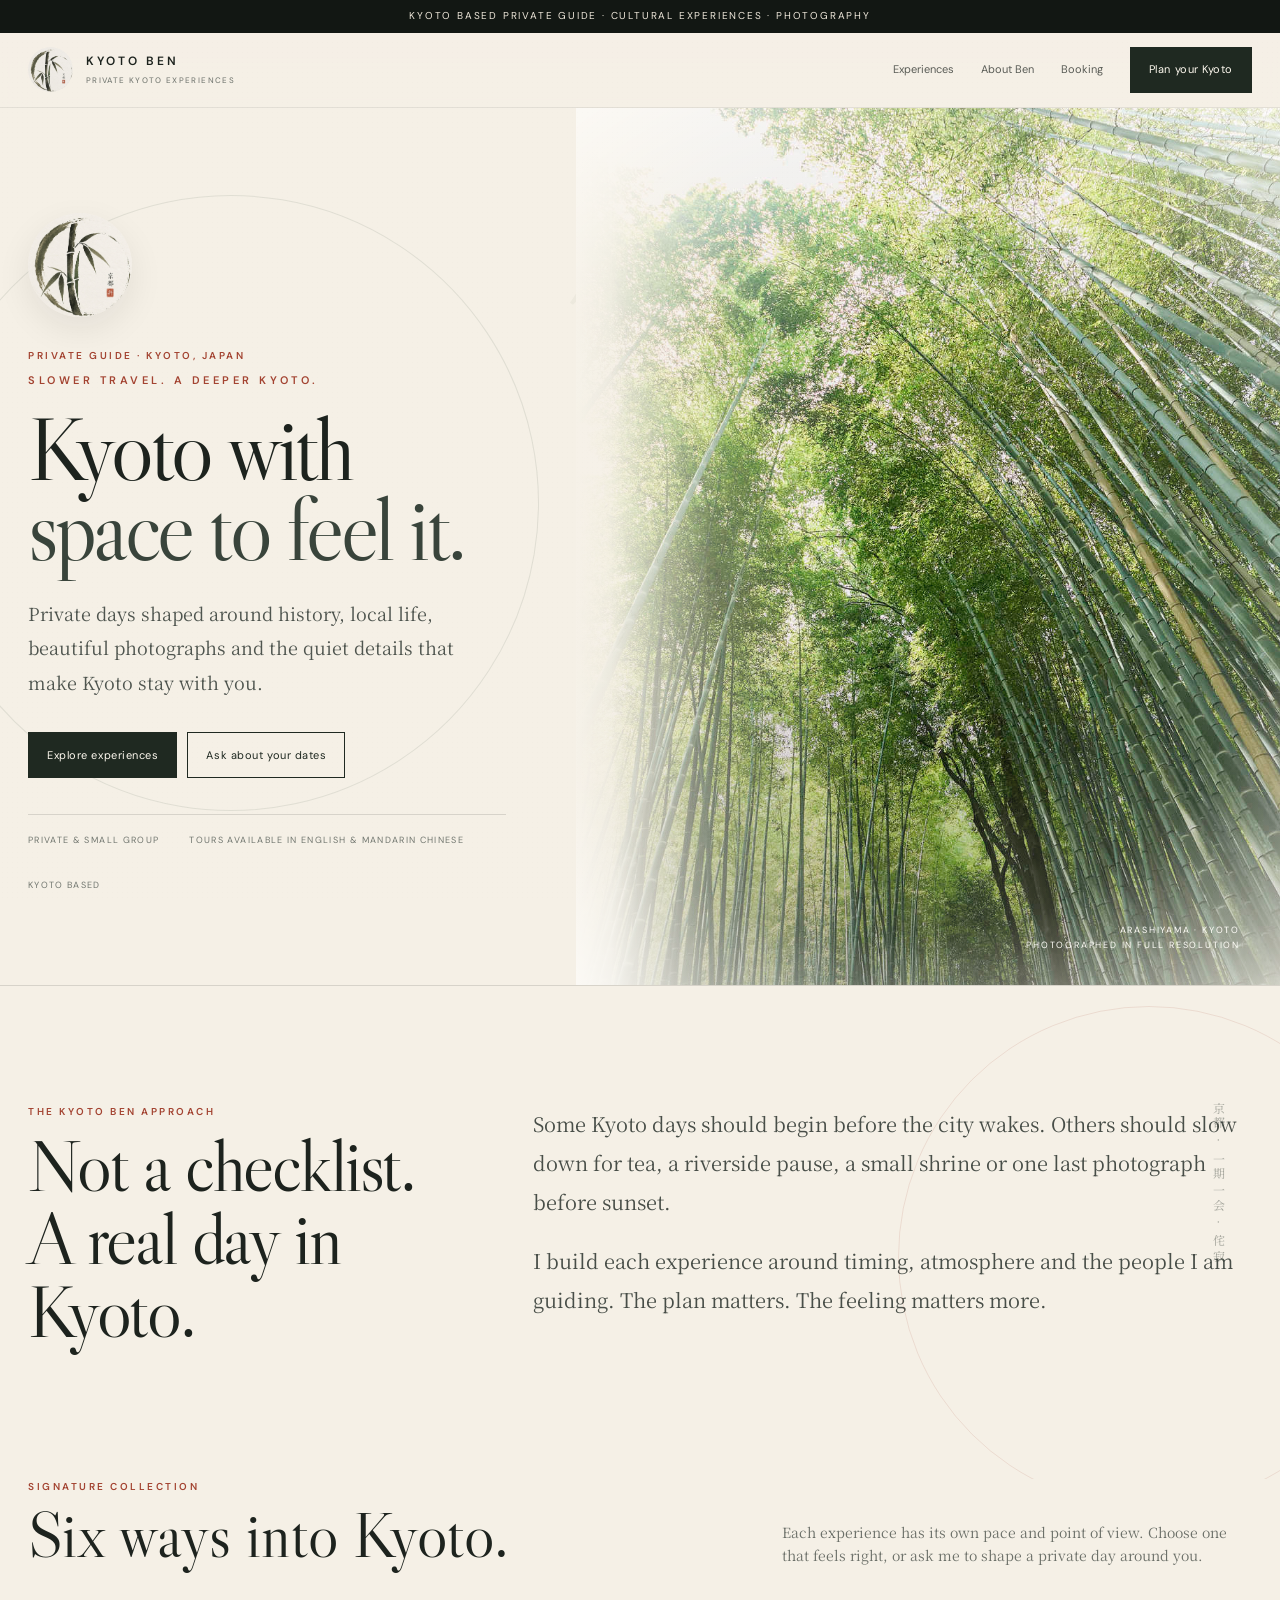
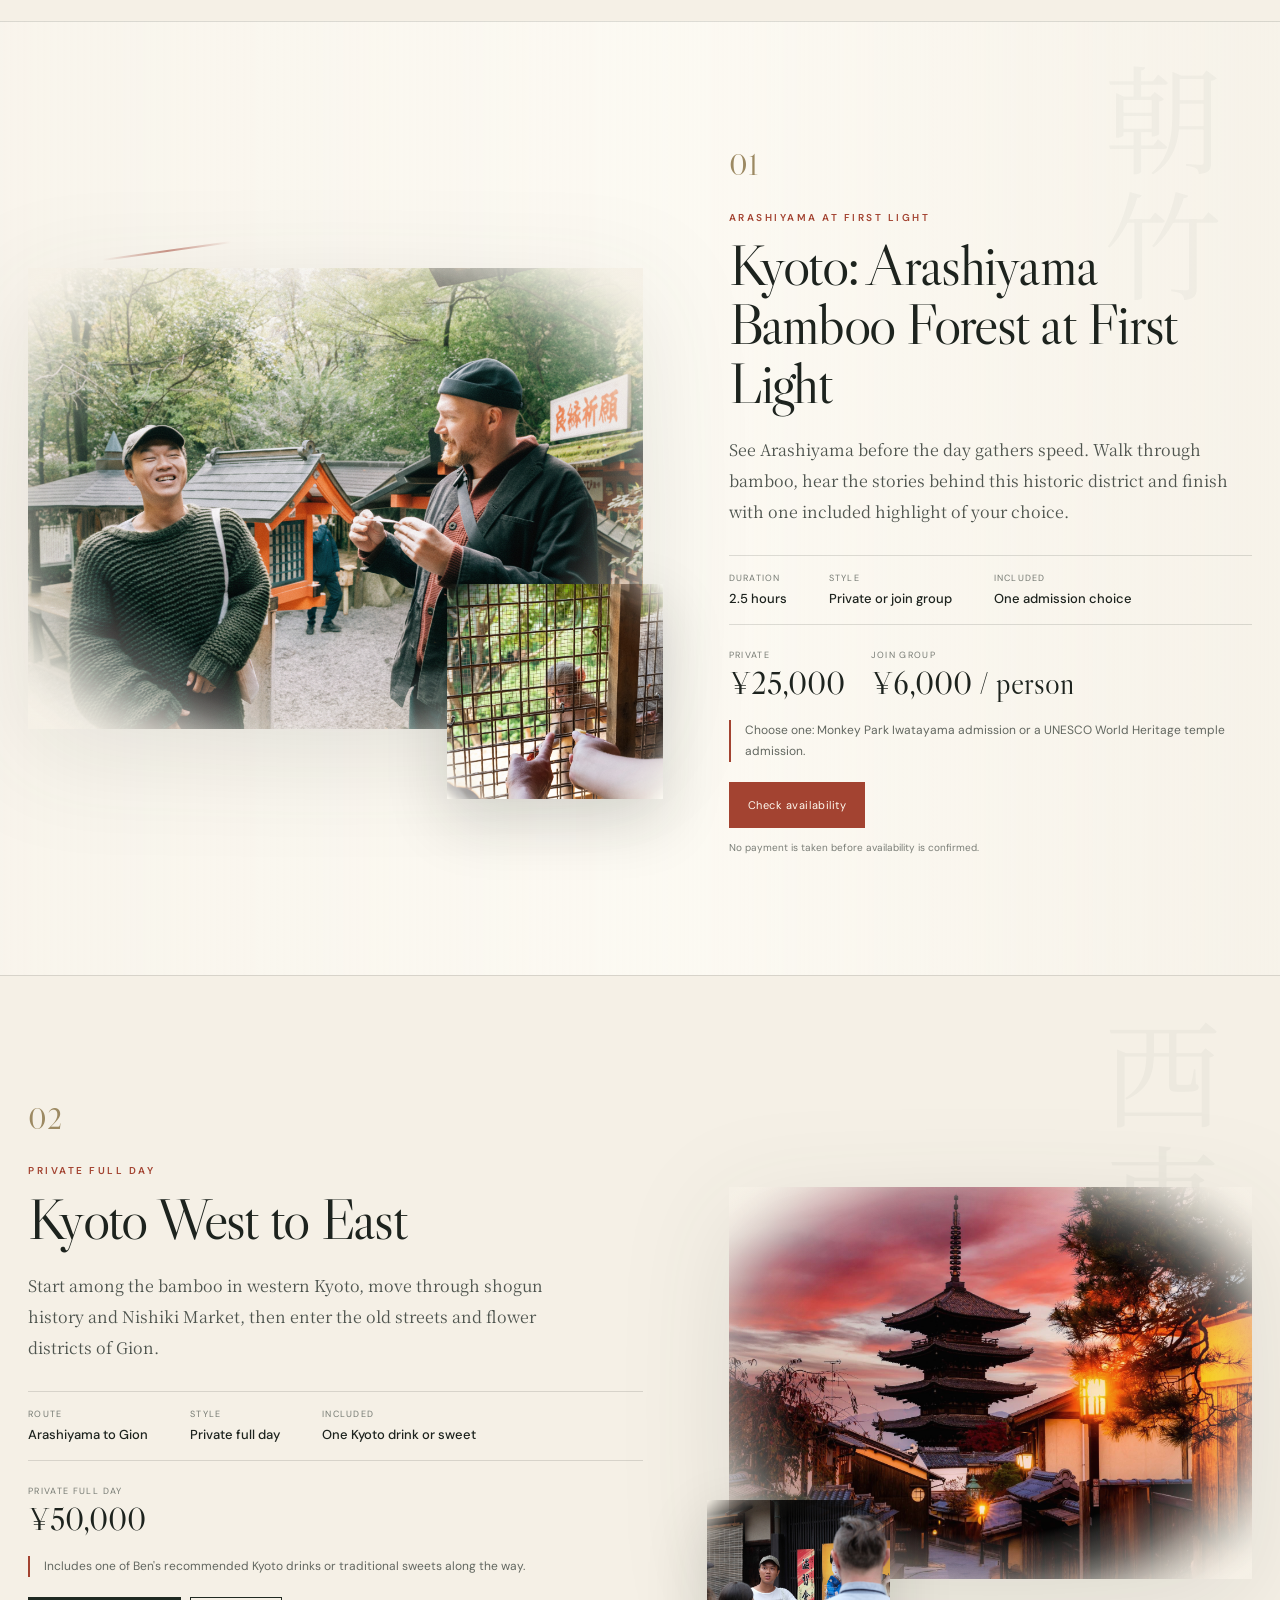
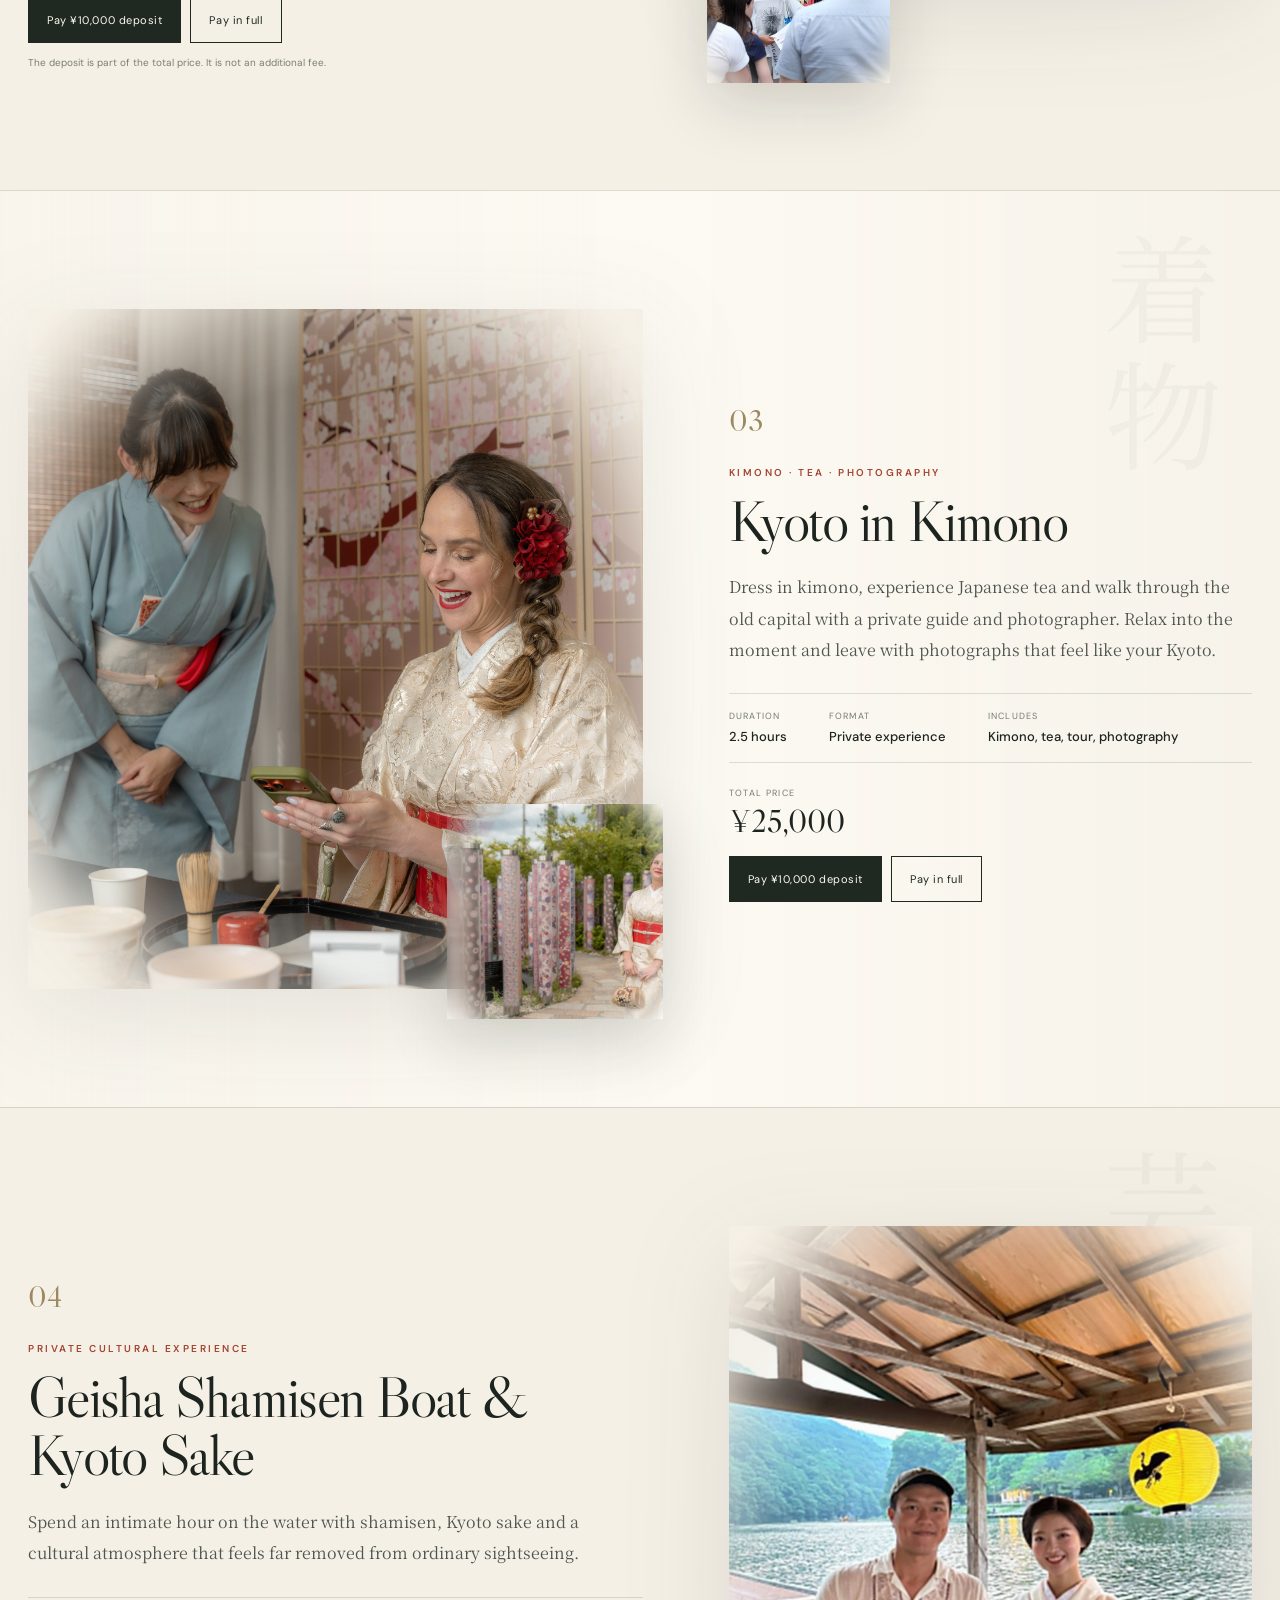
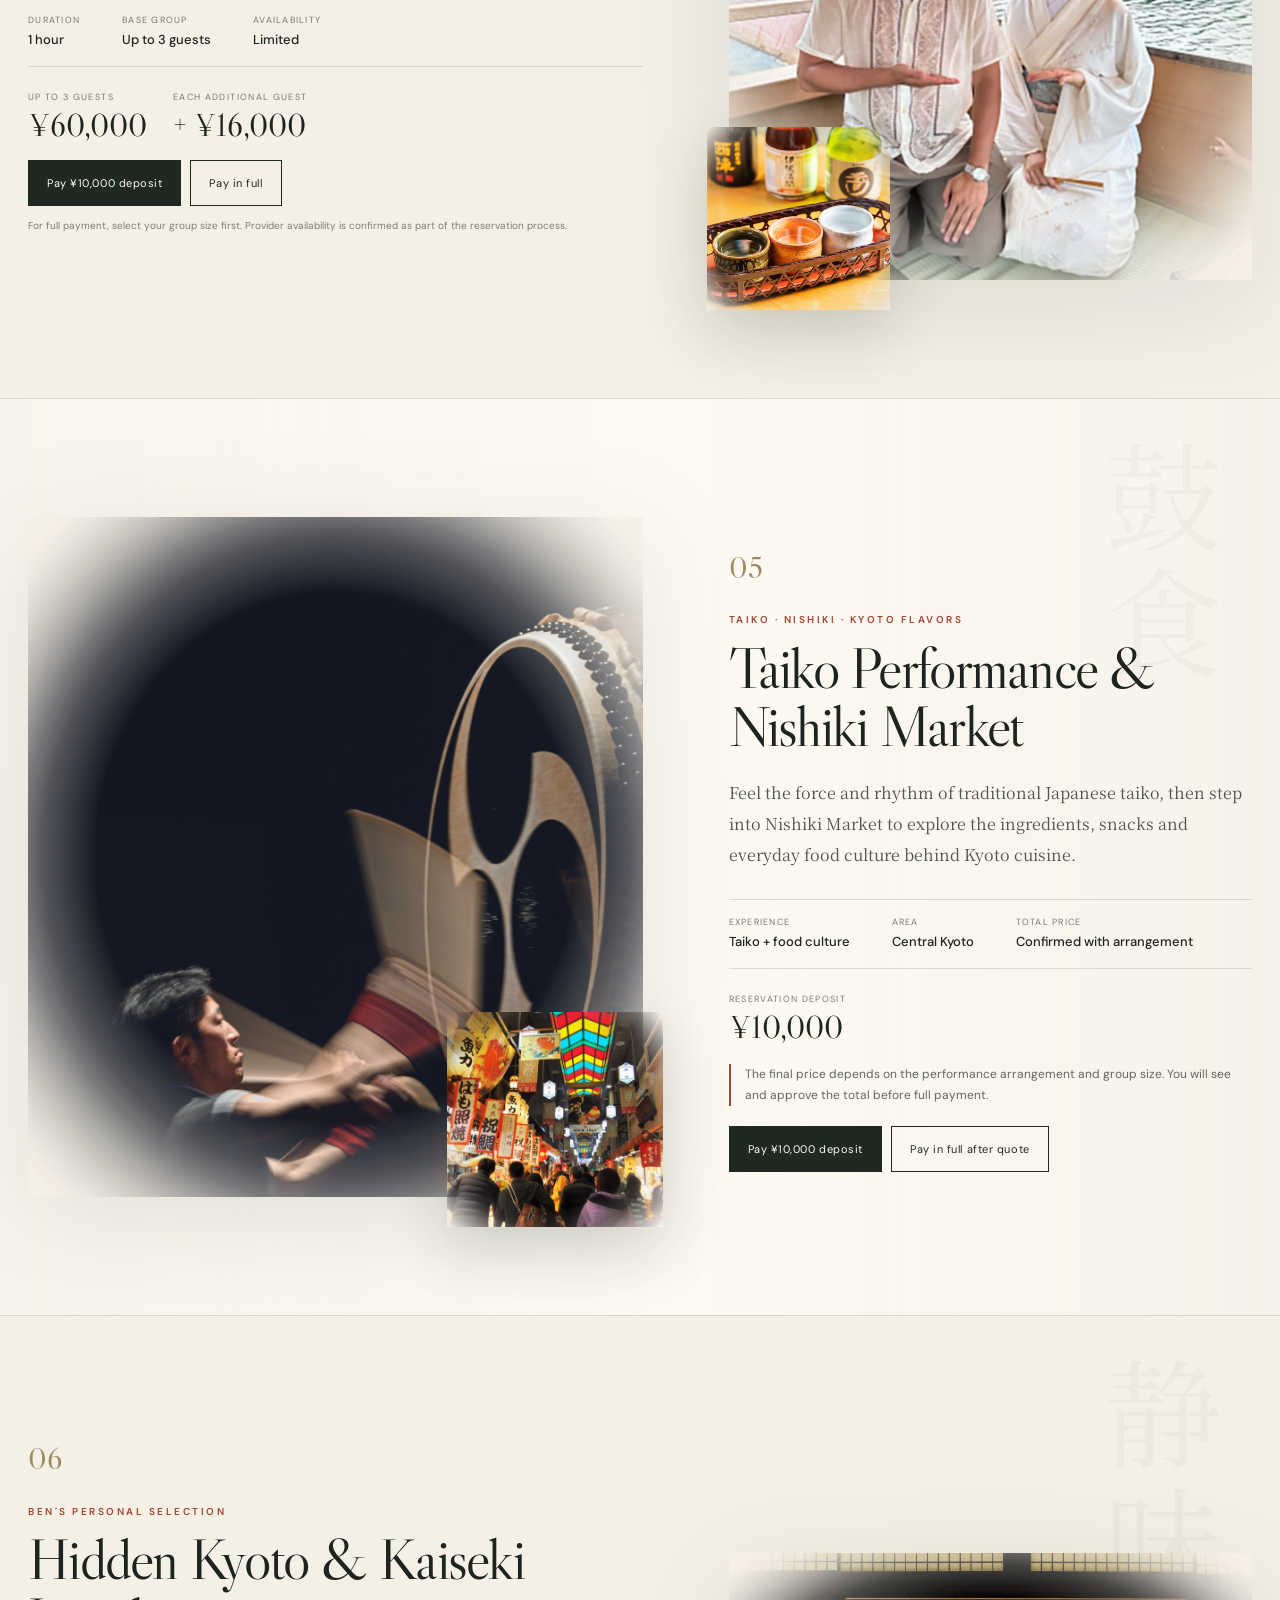
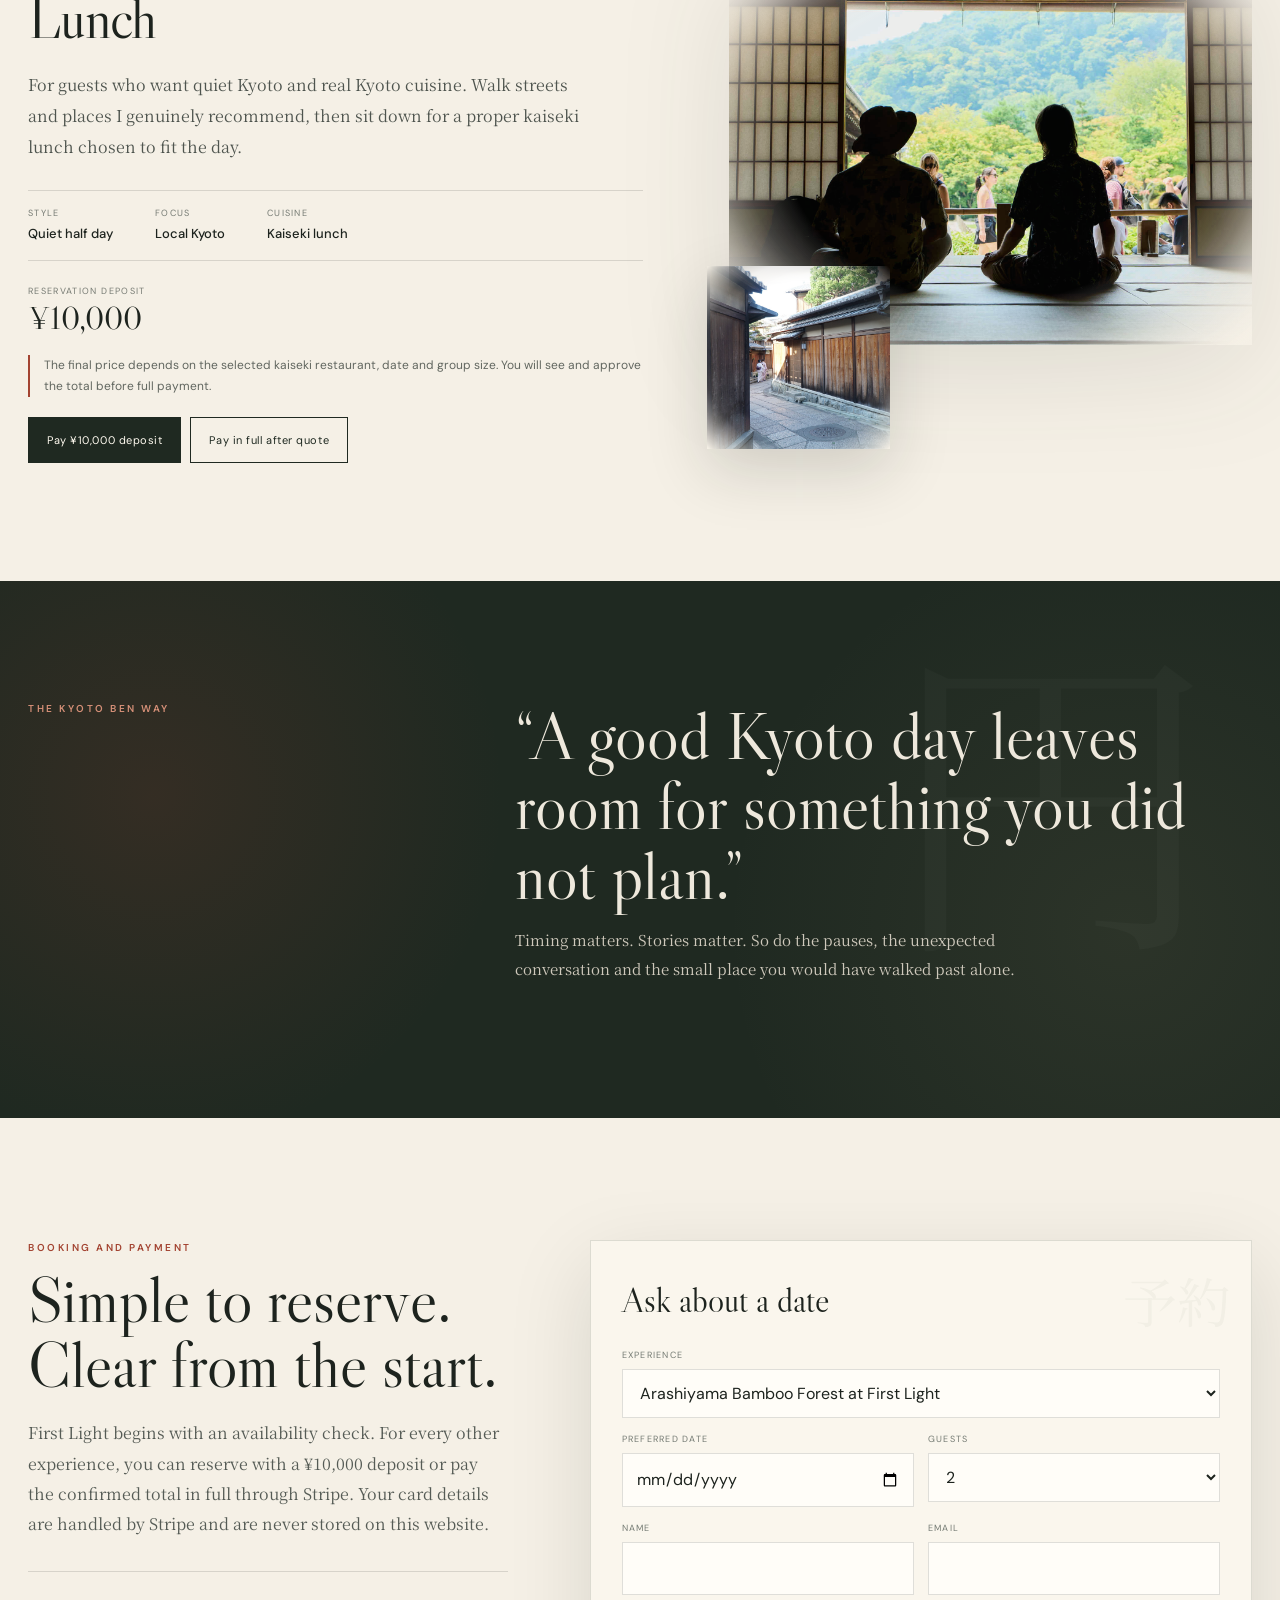
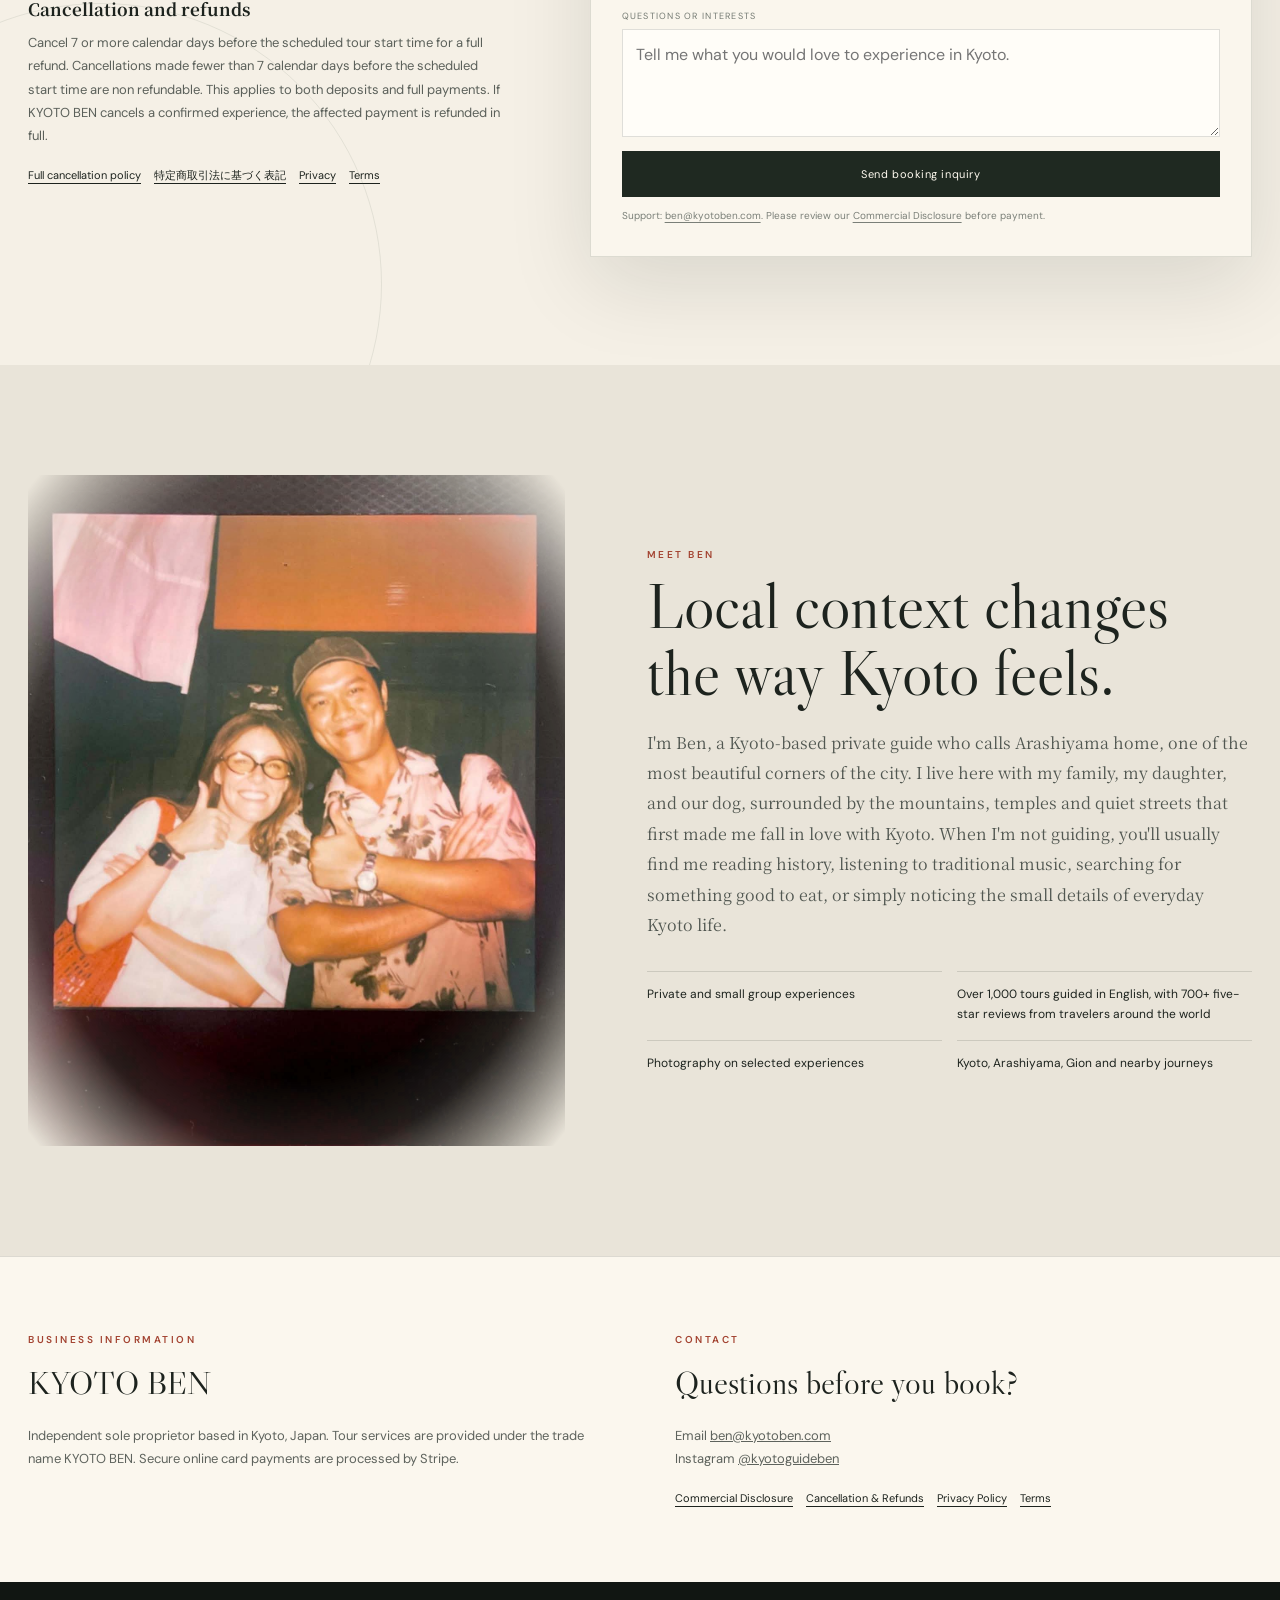
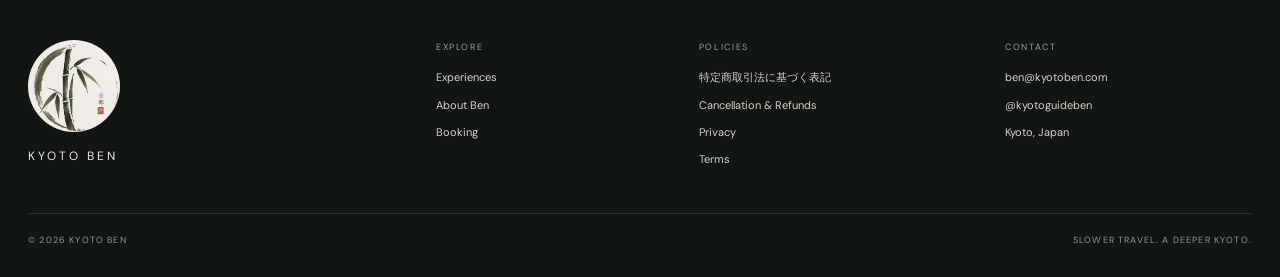
==== commit 60d0f7ad: "Update index.html" ====
--- a/index.html
+++ b/index.html
@@ -147,6 +147,9 @@
     .booking-card .btn{width:100%;margin-top:14px}
     .secure{font-size:10px;color:#7a7f78;margin-top:11px}
     .secure a{text-decoration:underline;text-underline-offset:3px}
+    .form-status{display:none;margin-top:14px;padding:13px 14px;border-left:2px solid var(--gold);background:rgba(156,137,98,.08);font-family:"Noto Serif JP",serif;font-size:12px;line-height:1.7;color:#4f554f}
+    .form-status.show{display:block}
+    .form-status.error{border-left-color:var(--red);background:rgba(163,67,49,.07)}
 
     .about{position:relative;background:#e9e4d9;padding:110px 0;overflow:hidden}
     .about-grid{display:grid;grid-template-columns:.94fr 1.06fr;gap:82px;align-items:center}
@@ -304,7 +307,7 @@
           <div class="policy-card"><strong>Cancellation and refunds</strong><p>Cancel 7 or more calendar days before the scheduled tour start time for a full refund. Cancellations made fewer than 7 calendar days before the scheduled start time are non refundable. This applies to both deposits and full payments. If KYOTO BEN cancels a confirmed experience, the affected payment is refunded in full.</p></div>
           <div class="business-links"><a class="textlink" href="cancellation.html">Full cancellation policy</a><a class="textlink" href="commercial-disclosure.html">特定商取引法に基づく表記</a><a class="textlink" href="privacy.html">Privacy</a><a class="textlink" href="terms.html">Terms</a></div>
         </div>
-        <div class="booking-card"><h3>Ask about a date</h3><form id="inquiryForm"><div class="form-grid"><div class="field full"><label for="tour">Experience</label><select id="tour" name="tour"><option>Arashiyama Bamboo Forest at First Light</option><option>Kyoto West to East</option><option>Kyoto in Kimono</option><option>Geisha Shamisen Boat & Kyoto Sake</option><option>Taiko Performance & Nishiki Market</option><option>Hidden Kyoto & Kaiseki Lunch</option></select></div><div class="field"><label for="date">Preferred date</label><input id="date" name="date" type="date"></div><div class="field"><label for="guests">Guests</label><select id="guests" name="guests"><option>1</option><option selected>2</option><option>3</option><option>4</option><option>5</option><option>6</option><option>7+</option></select></div><div class="field"><label for="name">Name</label><input id="name" name="name" required></div><div class="field"><label for="email">Email</label><input id="email" name="email" type="email" required></div><div class="field full"><label for="notes">Questions or interests</label><textarea id="notes" name="notes" placeholder="Tell me what you would love to experience in Kyoto."></textarea></div></div><button class="btn" type="submit">Send booking inquiry</button><div class="secure">Support: <a href="mailto:booking@kyotoben.com">booking@kyotoben.com</a>. Please review our <a href="commercial-disclosure.html">Commercial Disclosure</a> before payment.</div></form></div>
+        <div class="booking-card"><h3>Ask about a date</h3><form id="inquiryForm" action="https://formspree.io/f/mdeobelw" method="POST"><input type="hidden" name="source" value="kyotoben.com booking inquiry"><div class="form-grid"><div class="field full"><label for="tour">Experience</label><select id="tour" name="tour"><option>Arashiyama Bamboo Forest at First Light</option><option>Kyoto West to East</option><option>Kyoto in Kimono</option><option>Geisha Shamisen Boat & Kyoto Sake</option><option>Taiko Performance & Nishiki Market</option><option>Hidden Kyoto & Kaiseki Lunch</option></select></div><div class="field"><label for="date">Preferred date</label><input id="date" name="date" type="date"></div><div class="field"><label for="guests">Guests</label><select id="guests" name="guests"><option>1</option><option selected>2</option><option>3</option><option>4</option><option>5</option><option>6</option><option>7+</option></select></div><div class="field"><label for="name">Name</label><input id="name" name="name" required></div><div class="field"><label for="email">Email</label><input id="email" name="email" type="email" required></div><div class="field full"><label for="notes">Questions or interests</label><textarea id="notes" name="notes" placeholder="Tell me what you would love to experience in Kyoto."></textarea></div></div><button class="btn" type="submit">Send booking inquiry</button><div id="formStatus" class="form-status" role="status" aria-live="polite"></div><div class="secure">Support: <a href="mailto:ben@kyotoben.com">ben@kyotoben.com</a>. Please review our <a href="commercial-disclosure.html">Commercial Disclosure</a> before payment.</div></form></div>
       </div>
     </section>
 
@@ -312,10 +315,10 @@
 
 When I'm not guiding, you'll usually find me reading history, listening to traditional music, searching for something good to eat, or simply noticing the small details of everyday Kyoto life.</p><div class="ticks"><div class="tick">Private and small group experiences</div><div class="tick">Over 1,000 tours guided in English, with 700+ five-star reviews from travelers around the world</div><div class="tick">Photography on selected experiences</div><div class="tick">Kyoto, Arashiyama, Gion and nearby journeys</div></div></div></div></section>
 
-    <section class="business"><div class="wrap business-grid"><div><div class="eyebrow">Business information</div><h3>KYOTO BEN</h3><p>Independent sole proprietor based in Kyoto, Japan. Tour services are provided under the trade name KYOTO BEN. Secure online card payments are processed by Stripe.</p></div><div><div class="eyebrow">Contact</div><h3>Questions before you book?</h3><p>Email <a href="mailto:booking@kyotoben.com"><u>booking@kyotoben.com</u></a><br>Instagram <a href="https://instagram.com/kyotoguideben" target="_blank" rel="noopener"><u>@kyotoguideben</u></a></p><div class="business-links"><a class="textlink" href="commercial-disclosure.html">Commercial Disclosure</a><a class="textlink" href="cancellation.html">Cancellation & Refunds</a><a class="textlink" href="privacy.html">Privacy Policy</a><a class="textlink" href="terms.html">Terms</a></div></div></div></section>
+    <section class="business"><div class="wrap business-grid"><div><div class="eyebrow">Business information</div><h3>KYOTO BEN</h3><p>Independent sole proprietor based in Kyoto, Japan. Tour services are provided under the trade name KYOTO BEN. Secure online card payments are processed by Stripe.</p></div><div><div class="eyebrow">Contact</div><h3>Questions before you book?</h3><p>Email <a href="mailto:ben@kyotoben.com"><u>ben@kyotoben.com</u></a><br>Instagram <a href="https://instagram.com/kyotoguideben" target="_blank" rel="noopener"><u>@kyotoguideben</u></a></p><div class="business-links"><a class="textlink" href="commercial-disclosure.html">Commercial Disclosure</a><a class="textlink" href="cancellation.html">Cancellation & Refunds</a><a class="textlink" href="privacy.html">Privacy Policy</a><a class="textlink" href="terms.html">Terms</a></div></div></div></section>
   </main>
 
-  <footer><div class="wrap"><div class="footer-grid"><div><div class="footer-logo"><img src="assets/photos/brand-logo.jpg" data-photo="footer-logo" alt="KYOTO BEN logo"></div><div class="footer-brand">KYOTO BEN</div></div><div><div class="footer-title">Explore</div><div class="footer-links"><a href="#experiences">Experiences</a><a href="#about">About Ben</a><a href="#booking">Booking</a></div></div><div><div class="footer-title">Policies</div><div class="footer-links"><a href="commercial-disclosure.html">特定商取引法に基づく表記</a><a href="cancellation.html">Cancellation & Refunds</a><a href="privacy.html">Privacy</a><a href="terms.html">Terms</a></div></div><div><div class="footer-title">Contact</div><div class="footer-links"><a href="mailto:booking@kyotoben.com">booking@kyotoben.com</a><a href="https://instagram.com/kyotoguideben" target="_blank" rel="noopener">@kyotoguideben</a><span>Kyoto, Japan</span></div></div></div><div class="footer-bottom"><span>© 2026 KYOTO BEN</span><span>Slower travel. A deeper Kyoto.</span></div></div></footer>
+  <footer><div class="wrap"><div class="footer-grid"><div><div class="footer-logo"><img src="assets/photos/brand-logo.jpg" data-photo="footer-logo" alt="KYOTO BEN logo"></div><div class="footer-brand">KYOTO BEN</div></div><div><div class="footer-title">Explore</div><div class="footer-links"><a href="#experiences">Experiences</a><a href="#about">About Ben</a><a href="#booking">Booking</a></div></div><div><div class="footer-title">Policies</div><div class="footer-links"><a href="commercial-disclosure.html">特定商取引法に基づく表記</a><a href="cancellation.html">Cancellation & Refunds</a><a href="privacy.html">Privacy</a><a href="terms.html">Terms</a></div></div><div><div class="footer-title">Contact</div><div class="footer-links"><a href="mailto:ben@kyotoben.com">ben@kyotoben.com</a><a href="https://instagram.com/kyotoguideben" target="_blank" rel="noopener">@kyotoguideben</a><span>Kyoto, Japan</span></div></div></div><div class="footer-bottom"><span>© 2026 KYOTO BEN</span><span>Slower travel. A deeper Kyoto.</span></div></div></footer>
 
   <div class="modal" id="paymentModal" aria-hidden="true"><div class="modal-card"><button class="close" aria-label="Close">×</button><div class="eyebrow">Secure reservation</div><h3 id="modalTitle">Complete your reservation</h3><p id="modalText"></p><div id="guestSize" style="display:none;margin-top:18px"><label for="boatGuests">Guests</label><select id="boatGuests"><option value="3">1 to 3 guests · ¥60,000</option><option value="4">4 guests · ¥76,000</option><option value="5">5 guests · ¥92,000</option><option value="6">6 guests · ¥108,000</option></select></div><div class="modal-actions"><a id="modalPrimary" class="btn" href="#booking">Continue</a><button class="btn ghost close2" type="button">Close</button></div><div class="fine">Payments are processed securely by Stripe. The 7 day cancellation policy applies.</div></div></div>
 
@@ -334,7 +337,33 @@
     document.querySelectorAll('.inquiry').forEach(b=>b.addEventListener('click',()=>{bookingSelect.value=b.dataset.tour;document.getElementById('booking').scrollIntoView({behavior:'smooth'})}));
     document.querySelectorAll('.pay').forEach(b=>b.addEventListener('click',()=>{const key=b.dataset.key,mode=b.dataset.mode,url=(window.KYOTO_BEN_PAYMENTS?.[key]||{})[mode];if(url){window.location.href=url;return}const t=mode==='deposit'?'Reserve with ¥10,000 deposit':'Pay in full';showModal(t,'The Stripe Payment Link is not live in this preview yet. Send your booking details now and the secure payment link can be added as soon as Stripe is ready.','#booking','Send booking details')}));
     document.querySelector('.geisha-full').addEventListener('click',()=>{guestSize.style.display='block';modalTitle.textContent='Pay Geisha Boat in full';modalText.textContent='Choose your group size. The secure Stripe link will open once it is added to the live website.';modalPrimary.textContent='Continue';modalPrimary.href='#';modal.classList.add('open');modalPrimary.onclick=(e)=>{const g=document.getElementById('boatGuests').value;const url=(window.KYOTO_BEN_PAYMENTS?.geishaBoat||{})['full'+g];if(url){modalPrimary.href=url}else{e.preventDefault();closeModal();document.getElementById('tour').value='Geisha Shamisen Boat & Kyoto Sake';document.getElementById('booking').scrollIntoView({behavior:'smooth'})}}});
-    document.getElementById('inquiryForm').addEventListener('submit',e=>{e.preventDefault();const d=Object.fromEntries(new FormData(e.currentTarget).entries());const subject=`KYOTO BEN booking inquiry: ${d.tour}`;const body=[`Hi Ben,`,``,`I would like to ask about ${d.tour}.`,`Preferred date: ${d.date||'Flexible'}`,`Guests: ${d.guests}`,`Name: ${d.name}`,`Email: ${d.email}`,`Questions: ${d.notes||'-'}`,``,`I understand the cancellation policy: full refund for cancellations made 7 or more calendar days before the scheduled start. Cancellations made fewer than 7 days before the scheduled start are non refundable.`].join('\n');window.location.href=`mailto:booking@kyotoben.com?subject=${encodeURIComponent(subject)}&body=${encodeURIComponent(body)}`});
+    document.getElementById('inquiryForm').addEventListener('submit',async e=>{
+      e.preventDefault();
+      const form=e.currentTarget;
+      const button=form.querySelector('button[type="submit"]');
+      const status=document.getElementById('formStatus');
+      const originalText=button.textContent;
+      button.disabled=true;
+      button.textContent='Sending…';
+      status.className='form-status';
+      status.textContent='';
+      try{
+        const response=await fetch(form.action,{method:'POST',body:new FormData(form),headers:{'Accept':'application/json'}});
+        if(response.ok){
+          form.reset();
+          status.textContent='Thank you. Your booking inquiry has been sent directly to Ben. I’ll reply as soon as possible.';
+          status.className='form-status show';
+        }else{
+          throw new Error('Form submission failed');
+        }
+      }catch(err){
+        status.innerHTML='Something went wrong. Please email <a href="mailto:ben@kyotoben.com"><u>ben@kyotoben.com</u></a> directly.';
+        status.className='form-status show error';
+      }finally{
+        button.disabled=false;
+        button.textContent=originalText;
+      }
+    });
   </script>
 </body>
 </html>
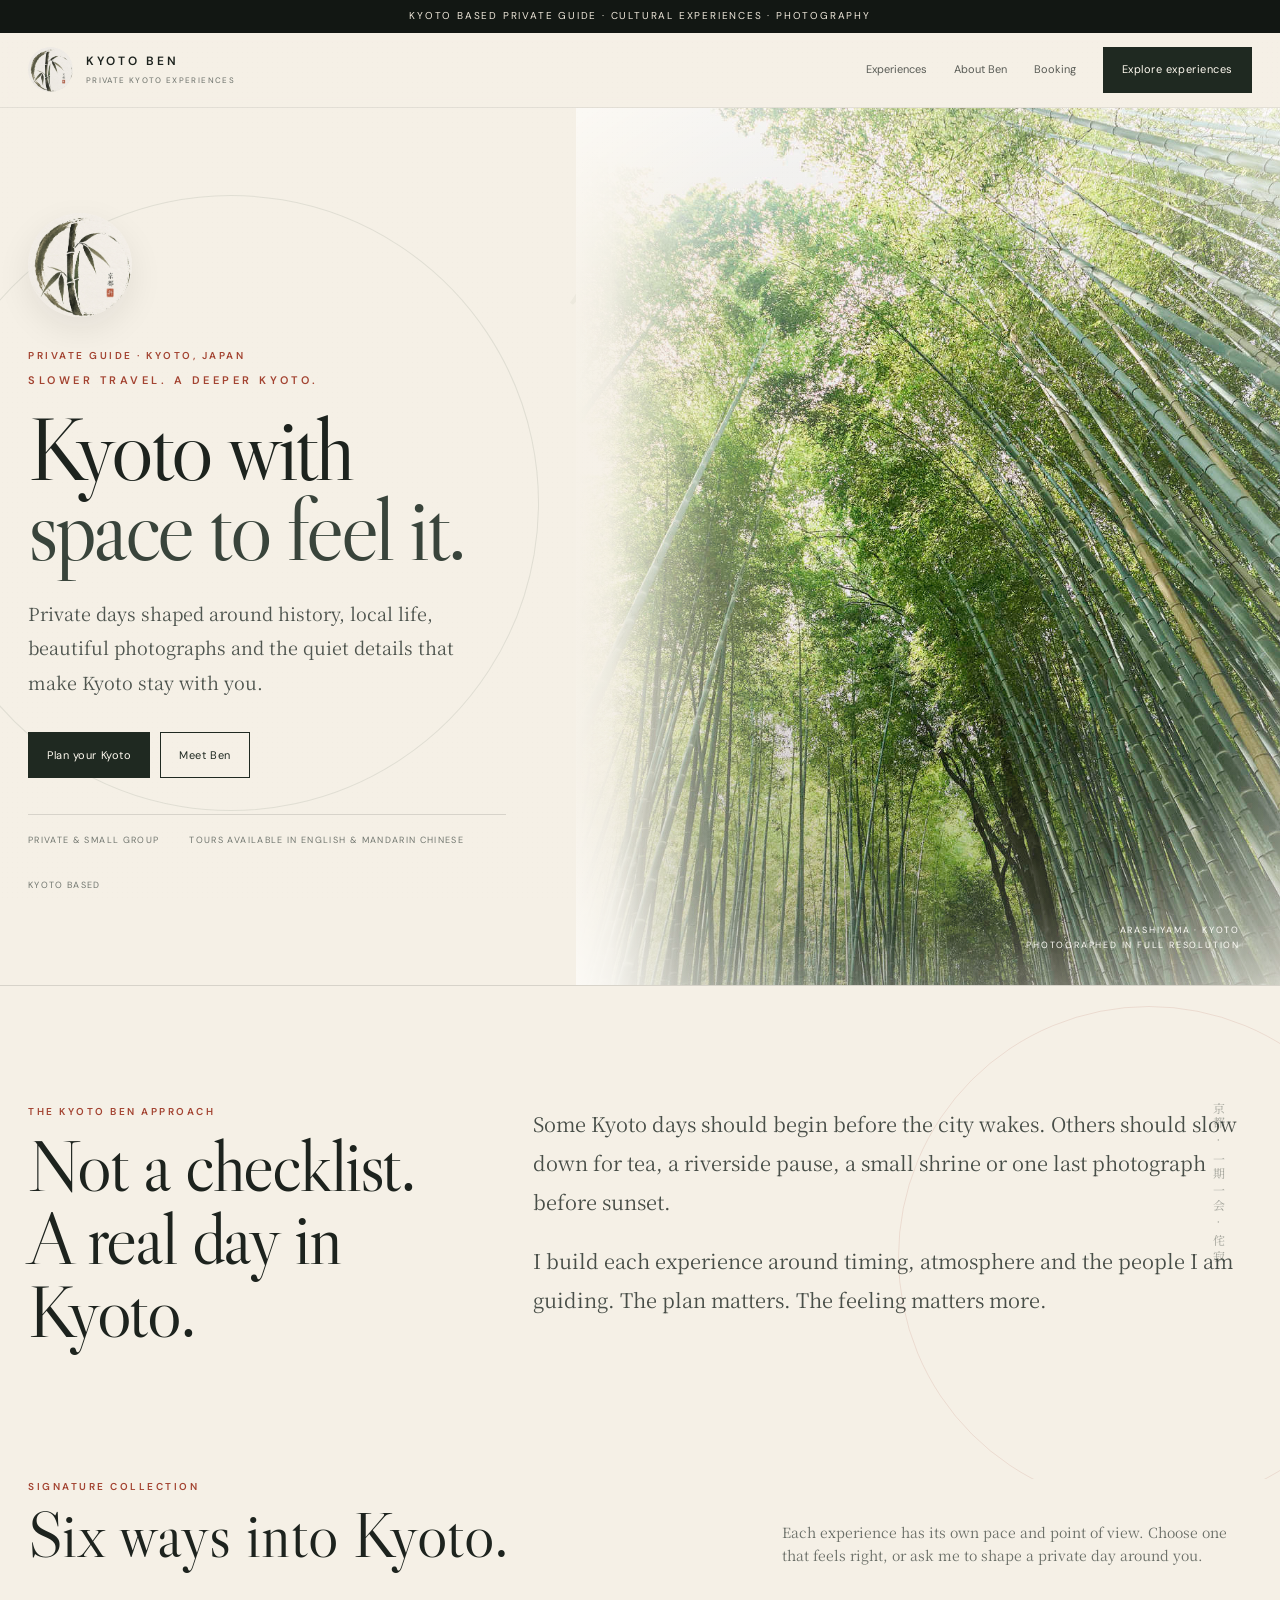
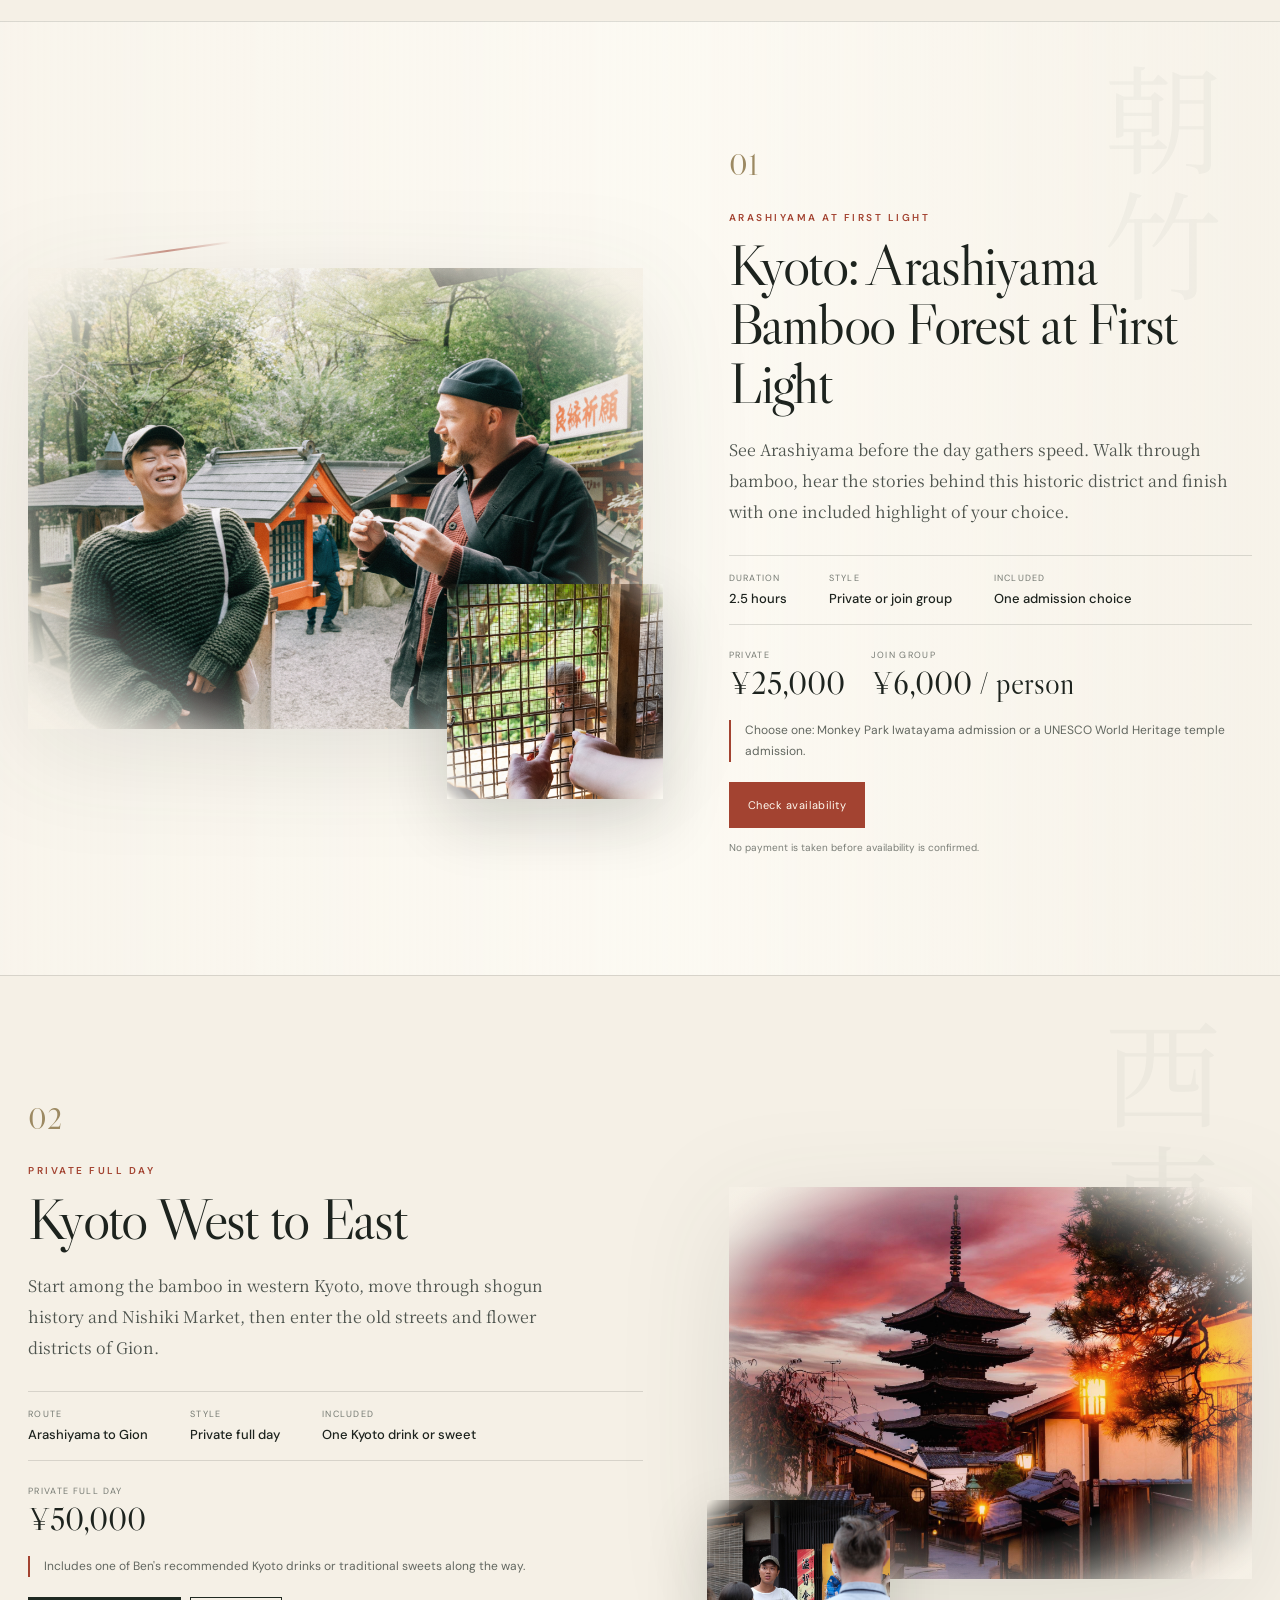
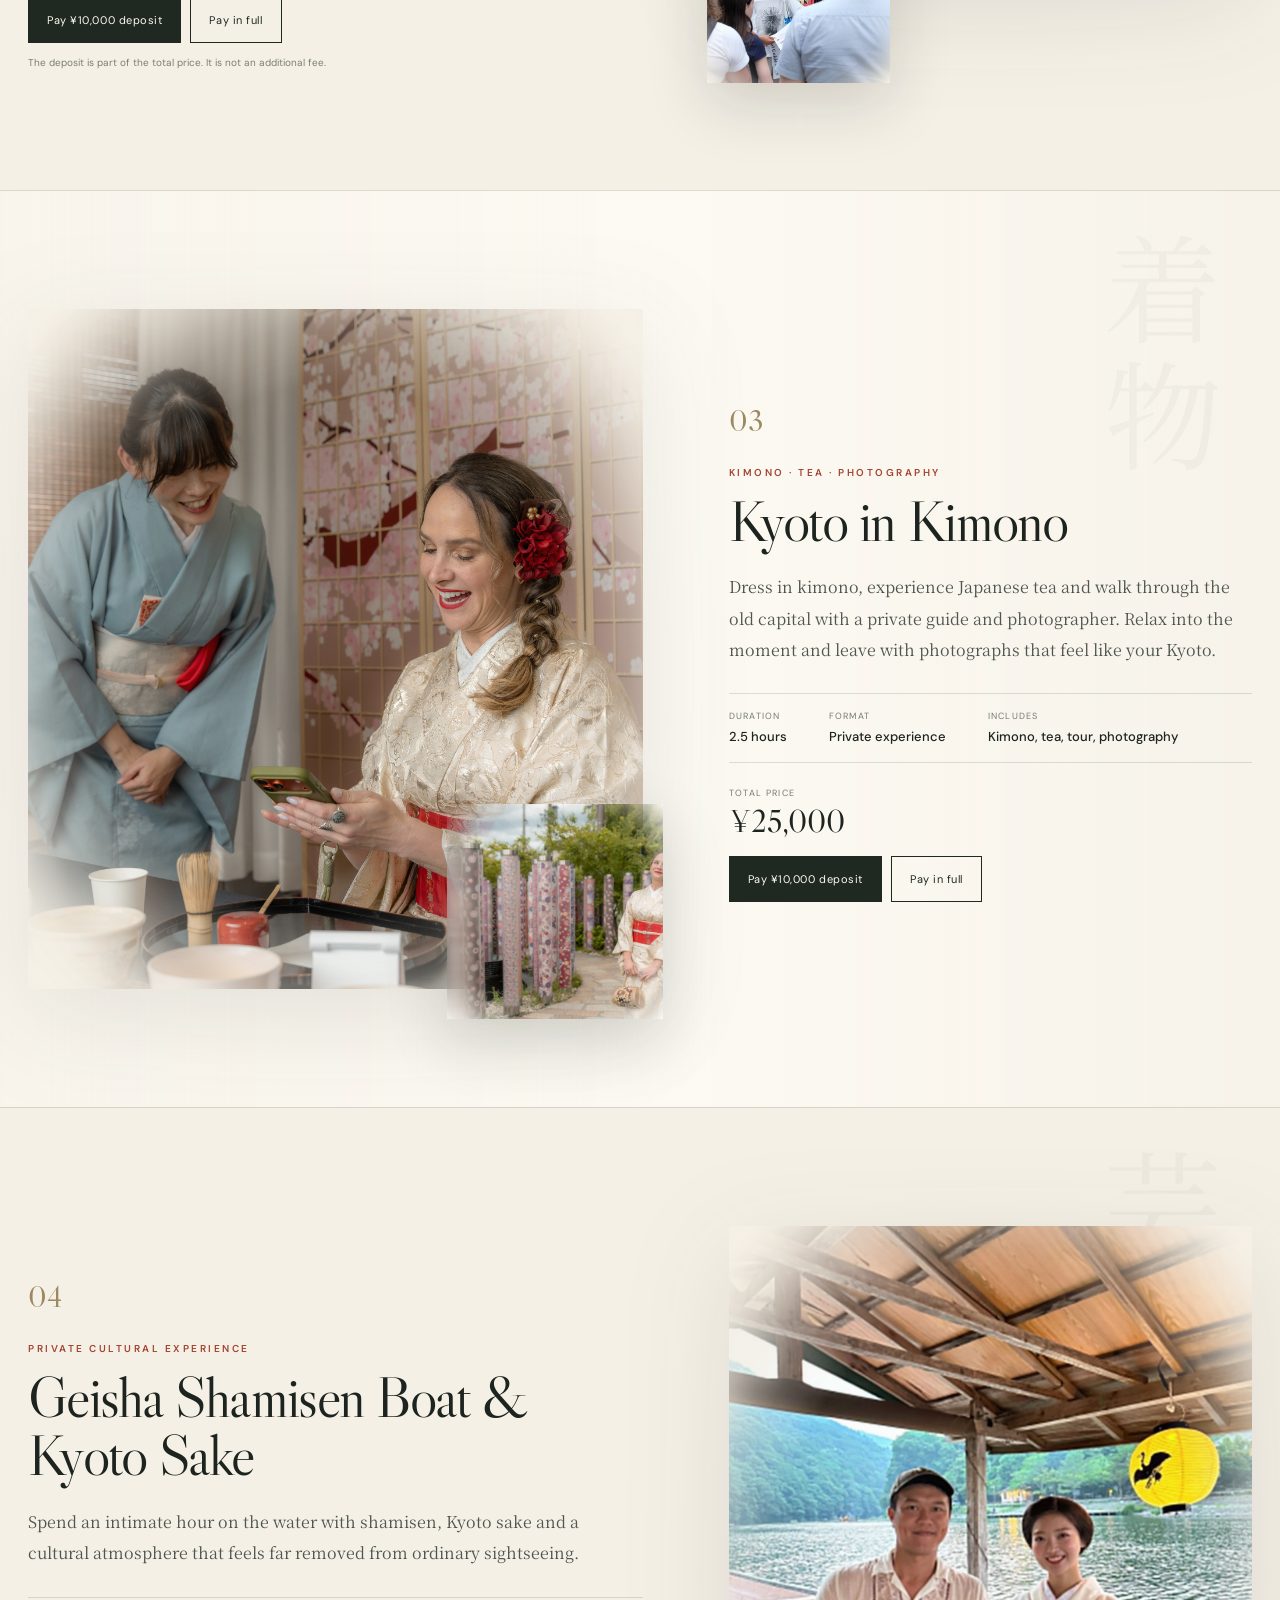
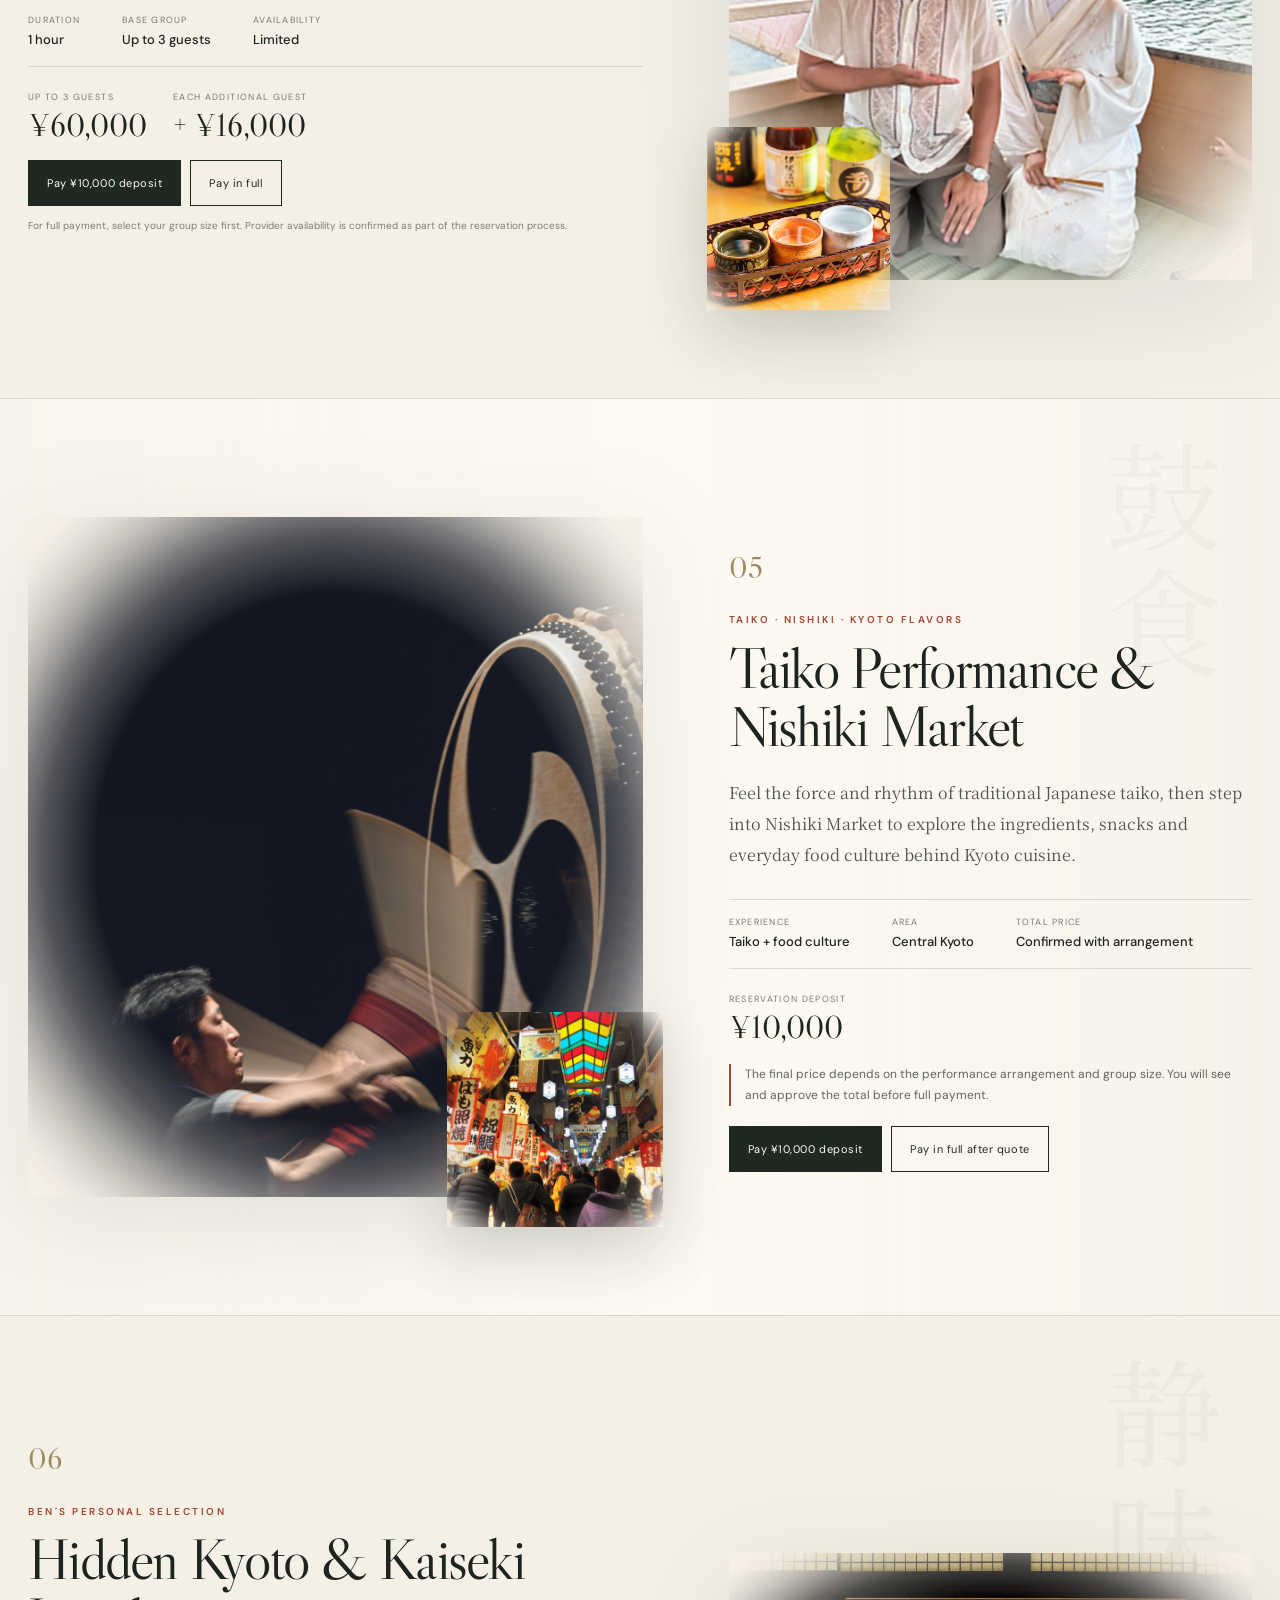
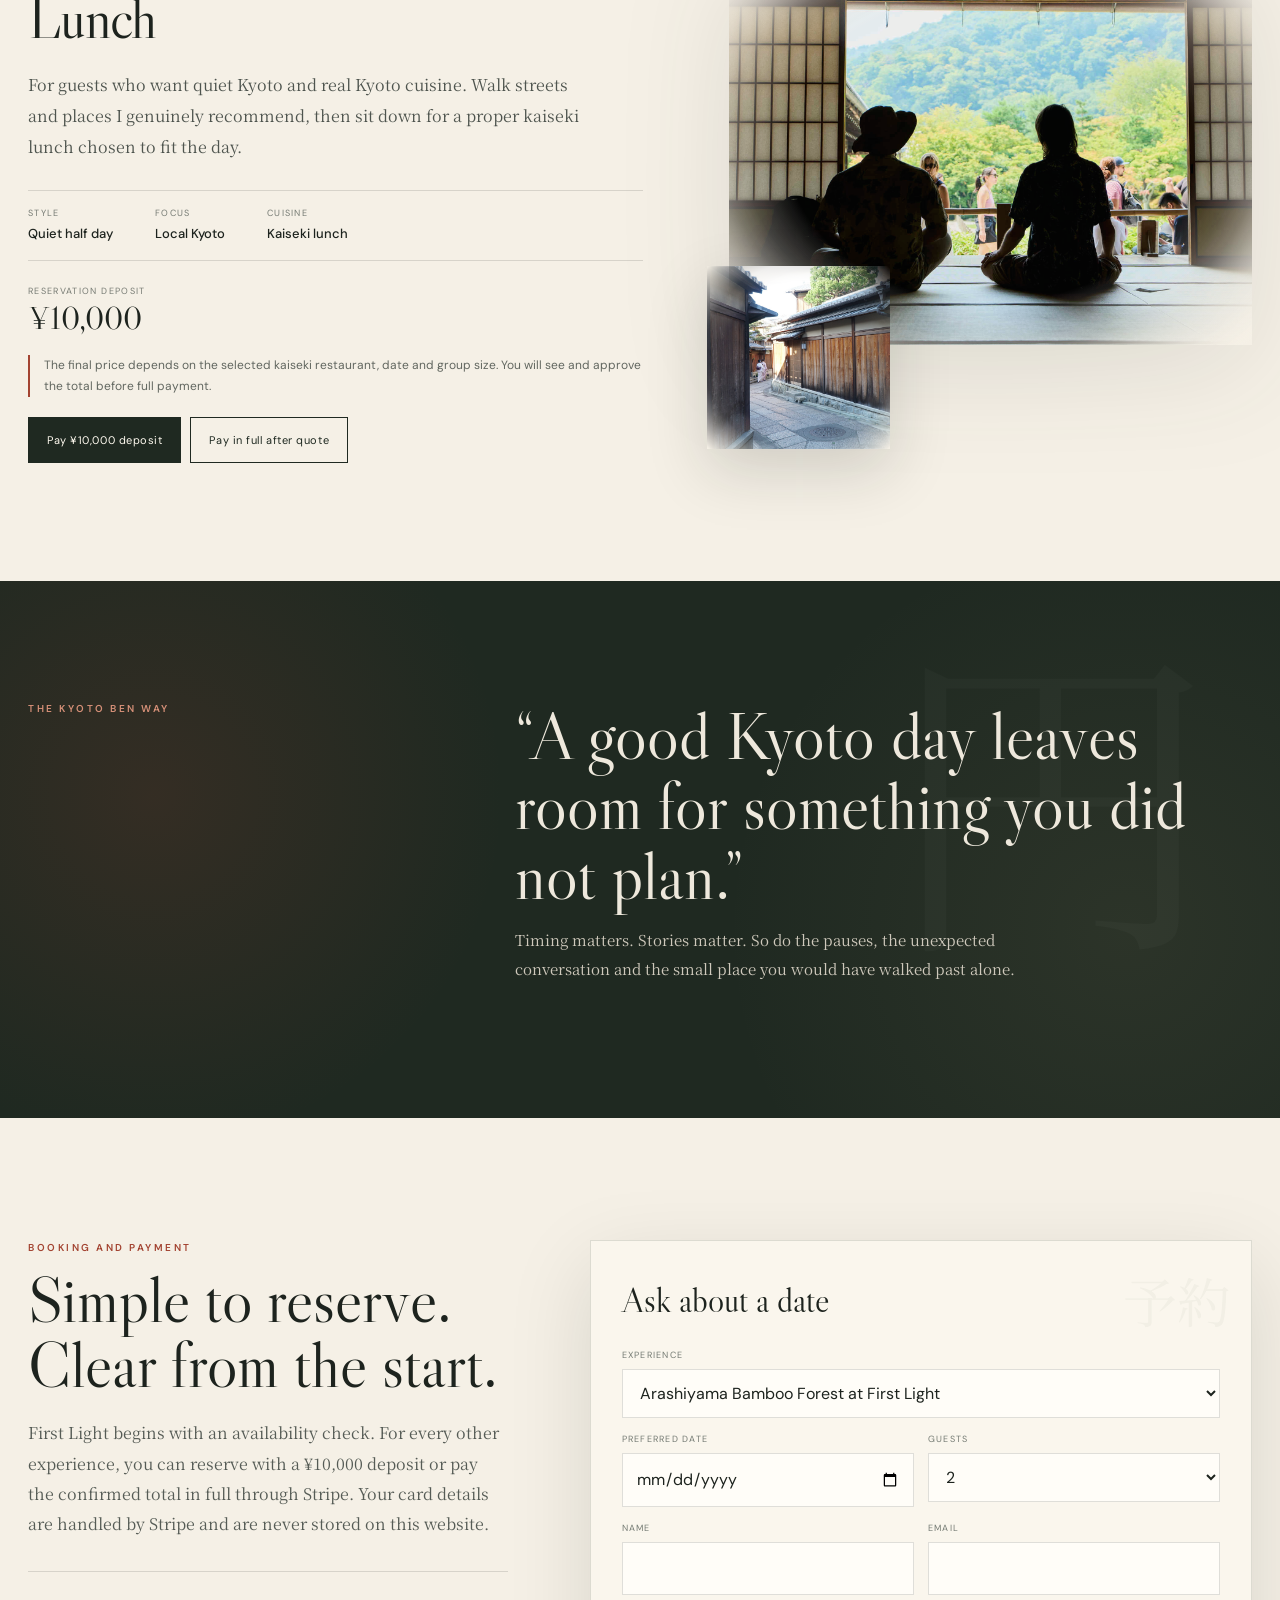
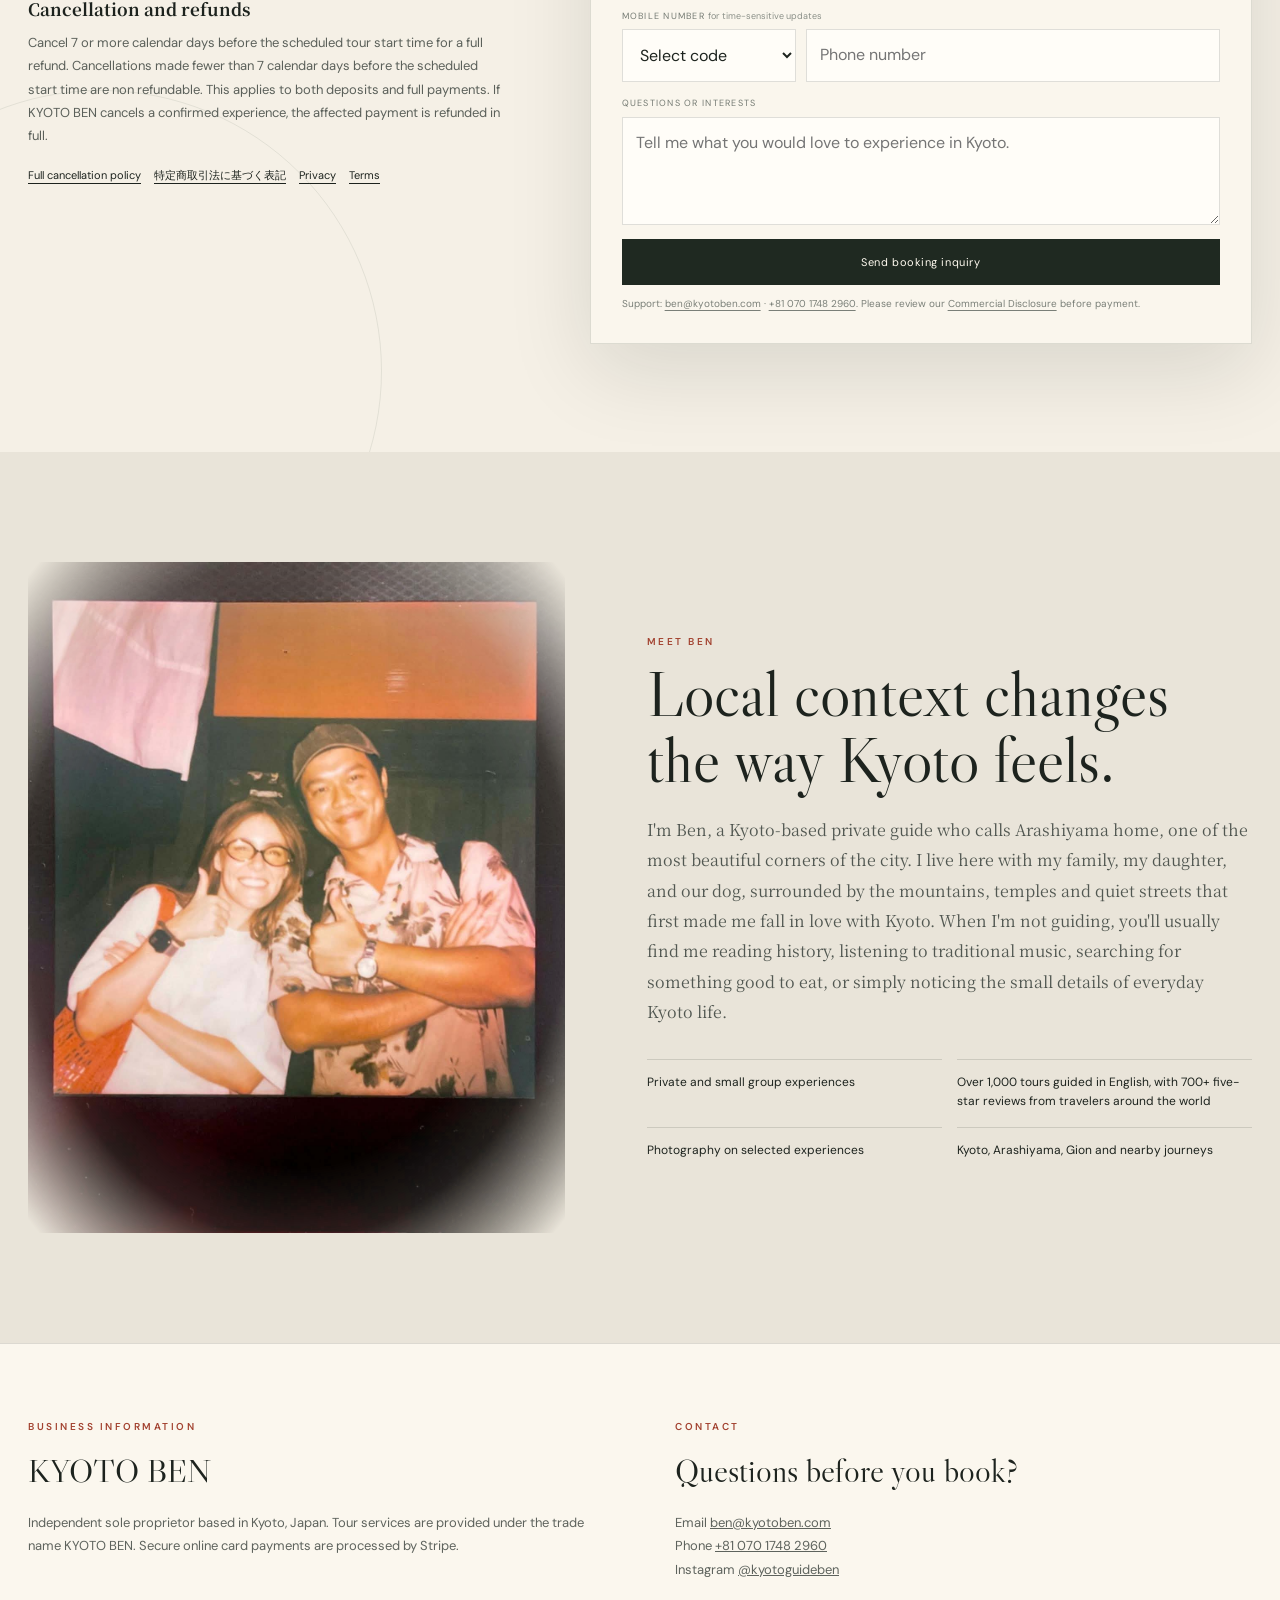
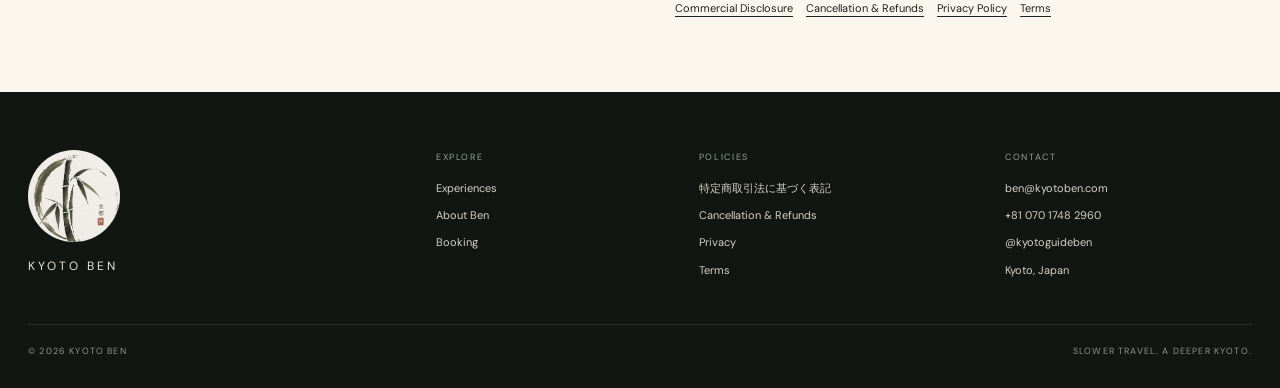
==== commit c1b03dff: "Update index.html" ====
--- a/index.html
+++ b/index.html
@@ -140,6 +140,8 @@
     .form-grid{display:grid;grid-template-columns:1fr 1fr;gap:14px}
     .field{display:flex;flex-direction:column;gap:6px}
     .field.full{grid-column:1/-1}
+    .phone-row{display:grid;grid-template-columns:minmax(150px,.42fr) minmax(0,1fr);gap:10px}
+    .phone-note{font-size:9px;color:#8a8f88;letter-spacing:0;text-transform:none;margin-top:2px}
     label{font-size:9px;letter-spacing:.14em;text-transform:uppercase;color:#747a73}
     input,select,textarea{width:100%;border:1px solid var(--line);background:#fffdf8;padding:12px 13px;color:var(--ink);border-radius:0;outline:none}
     input:focus,select:focus,textarea:focus{border-color:rgba(31,41,33,.45)}
@@ -185,7 +187,7 @@
       nav>a:not(.btn){display:none}.hero{grid-template-columns:1fr;min-height:auto}.hero-copy{padding:82px 28px 58px}.hero-art{min-height:580px}.hero-art:before{background:linear-gradient(180deg,var(--paper) 0%,rgba(245,240,230,.15) 18%,rgba(0,0,0,0) 62%,rgba(18,25,20,.28))}.intro-grid,.exp-grid,.editorial-grid,.booking-grid,.about-grid,.business-grid{grid-template-columns:1fr}.intro-grid{gap:36px}.experience{padding:90px 0}.experience.reverse .visual,.experience.reverse .exp-copy{order:initial}.visual{min-height:0}.main-img.tall{aspect-ratio:4/3;max-height:none}.small-img{width:30%;right:2%;bottom:-25px}.reverse .small-img{left:auto;right:2%}.exp-grid{gap:62px}.kanji-note{display:none}.footer-grid{grid-template-columns:1fr 1fr}.booking-grid,.about-grid{gap:50px}
     }
     @media(max-width:620px){
-      .wrap{width:min(100% - 30px,1240px)}.topnote{font-size:8px}.nav{height:66px}.brandword small{display:none}.nav .btn{padding:10px 13px;min-height:40px}.hero h1{font-size:58px}.hero p{font-size:16px}.hero-art{min-height:460px}.intro{padding:82px 0}.intro-copy{font-size:17px}.collection-head .inner{display:block}.collection-head p{margin-top:18px}.experience{padding:82px 0}.exp-copy h3{font-size:43px}.small-img{width:36%;bottom:-18px}.facts{display:grid;grid-template-columns:1fr 1fr}.fact{margin-right:0}.actions{display:grid}.actions .btn{width:100%}.editorial-break{padding:90px 0}.booking{padding:90px 0}.form-grid{grid-template-columns:1fr}.field.full{grid-column:auto}.ticks{grid-template-columns:1fr}.footer-grid{grid-template-columns:1fr}.footer-bottom{display:grid}.modal-actions{display:grid}.modal-actions .btn{width:100%}
+      .wrap{width:min(100% - 30px,1240px)}.topnote{font-size:8px}.nav{height:66px}.brandword small{display:none}.nav .btn{padding:10px 13px;min-height:40px}.hero h1{font-size:58px}.hero p{font-size:16px}.hero-art{min-height:460px}.intro{padding:82px 0}.intro-copy{font-size:17px}.collection-head .inner{display:block}.collection-head p{margin-top:18px}.experience{padding:82px 0}.exp-copy h3{font-size:43px}.small-img{width:36%;bottom:-18px}.facts{display:grid;grid-template-columns:1fr 1fr}.fact{margin-right:0}.actions{display:grid}.actions .btn{width:100%}.editorial-break{padding:90px 0}.booking{padding:90px 0}.form-grid{grid-template-columns:1fr}.field.full{grid-column:auto}.phone-row{grid-template-columns:1fr}.ticks{grid-template-columns:1fr}.footer-grid{grid-template-columns:1fr}.footer-bottom{display:grid}.modal-actions{display:grid}.modal-actions .btn{width:100%}
     }
   </style>
 </head>
@@ -198,7 +200,7 @@
         <a href="#experiences">Experiences</a>
         <a href="#about">About Ben</a>
         <a href="#booking">Booking</a>
-        <a class="btn" href="#booking">Plan your Kyoto</a>
+        <a class="btn" href="#experiences">Explore experiences</a>
       </nav>
     </div>
   </header>
@@ -210,7 +212,7 @@
         <div class="eyebrow">Private guide · Kyoto, Japan</div>
         <h1><small>Slower travel. A deeper Kyoto.</small>Kyoto with <em>space to feel it.</em></h1>
         <p>Private days shaped around history, local life, beautiful photographs and the quiet details that make Kyoto stay with you.</p>
-        <div class="hero-actions"><a class="btn" href="#experiences">Explore experiences</a><a class="btn ghost" href="#booking">Ask about your dates</a></div>
+        <div class="hero-actions"><a class="btn" href="#booking">Plan your Kyoto</a><a class="btn ghost" href="#about">Meet Ben</a></div>
         <div class="hero-note"><span>Private & small group</span><span>Tours available in English & Mandarin Chinese</span><span>Kyoto based</span></div>
       </div>
       <div class="hero-art"><img src="assets/photos/hero-bamboo.jpg" data-photo="hero" alt="Sunlight through the Arashiyama bamboo grove"><div class="hero-caption">Arashiyama · Kyoto<br>Photographed in full resolution</div></div>
@@ -307,7 +309,7 @@
           <div class="policy-card"><strong>Cancellation and refunds</strong><p>Cancel 7 or more calendar days before the scheduled tour start time for a full refund. Cancellations made fewer than 7 calendar days before the scheduled start time are non refundable. This applies to both deposits and full payments. If KYOTO BEN cancels a confirmed experience, the affected payment is refunded in full.</p></div>
           <div class="business-links"><a class="textlink" href="cancellation.html">Full cancellation policy</a><a class="textlink" href="commercial-disclosure.html">特定商取引法に基づく表記</a><a class="textlink" href="privacy.html">Privacy</a><a class="textlink" href="terms.html">Terms</a></div>
         </div>
-        <div class="booking-card"><h3>Ask about a date</h3><form id="inquiryForm" action="https://formspree.io/f/mdeobelw" method="POST"><input type="hidden" name="source" value="kyotoben.com booking inquiry"><div class="form-grid"><div class="field full"><label for="tour">Experience</label><select id="tour" name="tour"><option>Arashiyama Bamboo Forest at First Light</option><option>Kyoto West to East</option><option>Kyoto in Kimono</option><option>Geisha Shamisen Boat & Kyoto Sake</option><option>Taiko Performance & Nishiki Market</option><option>Hidden Kyoto & Kaiseki Lunch</option></select></div><div class="field"><label for="date">Preferred date</label><input id="date" name="date" type="date"></div><div class="field"><label for="guests">Guests</label><select id="guests" name="guests"><option>1</option><option selected>2</option><option>3</option><option>4</option><option>5</option><option>6</option><option>7+</option></select></div><div class="field"><label for="name">Name</label><input id="name" name="name" required></div><div class="field"><label for="email">Email</label><input id="email" name="email" type="email" required></div><div class="field full"><label for="notes">Questions or interests</label><textarea id="notes" name="notes" placeholder="Tell me what you would love to experience in Kyoto."></textarea></div></div><button class="btn" type="submit">Send booking inquiry</button><div id="formStatus" class="form-status" role="status" aria-live="polite"></div><div class="secure">Support: <a href="mailto:ben@kyotoben.com">ben@kyotoben.com</a>. Please review our <a href="commercial-disclosure.html">Commercial Disclosure</a> before payment.</div></form></div>
+        <div class="booking-card"><h3>Ask about a date</h3><form id="inquiryForm" action="https://formspree.io/f/mdeobelw" method="POST"><input type="hidden" name="source" value="kyotoben.com booking inquiry"><input type="hidden" id="phoneFull" name="phone_full" value=""><div class="form-grid"><div class="field full"><label for="tour">Experience</label><select id="tour" name="tour"><option>Arashiyama Bamboo Forest at First Light</option><option>Kyoto West to East</option><option>Kyoto in Kimono</option><option>Geisha Shamisen Boat & Kyoto Sake</option><option>Taiko Performance & Nishiki Market</option><option>Hidden Kyoto & Kaiseki Lunch</option></select></div><div class="field"><label for="date">Preferred date</label><input id="date" name="date" type="date"></div><div class="field"><label for="guests">Guests</label><select id="guests" name="guests"><option>1</option><option selected>2</option><option>3</option><option>4</option><option>5</option><option>6</option><option>7+</option></select></div><div class="field"><label for="name">Name</label><input id="name" name="name" autocomplete="name" required></div><div class="field"><label for="email">Email</label><input id="email" name="email" type="email" autocomplete="email" required></div><div class="field full"><label>Mobile number <span class="phone-note">for time-sensitive updates</span></label><div class="phone-row"><select id="countryCode" name="country_code" aria-label="Country calling code" required><option value="" selected disabled>Select code</option><option value="+1">🇺🇸 🇨🇦 +1</option><option value="+44">🇬🇧 +44</option><option value="+61">🇦🇺 +61</option><option value="+64">🇳🇿 +64</option><option value="+33">🇫🇷 +33</option><option value="+49">🇩🇪 +49</option><option value="+39">🇮🇹 +39</option><option value="+34">🇪🇸 +34</option><option value="+31">🇳🇱 +31</option><option value="+41">🇨🇭 +41</option><option value="+43">🇦🇹 +43</option><option value="+32">🇧🇪 +32</option><option value="+45">🇩🇰 +45</option><option value="+46">🇸🇪 +46</option><option value="+47">🇳🇴 +47</option><option value="+358">🇫🇮 +358</option><option value="+353">🇮🇪 +353</option><option value="+351">🇵🇹 +351</option><option value="+48">🇵🇱 +48</option><option value="+420">🇨🇿 +420</option><option value="+36">🇭🇺 +36</option><option value="+30">🇬🇷 +30</option><option value="+81">🇯🇵 +81</option><option value="+82">🇰🇷 +82</option><option value="+86">🇨🇳 +86</option><option value="+852">🇭🇰 +852</option><option value="+853">🇲🇴 +853</option><option value="+886">🇹🇼 +886</option><option value="+65">🇸🇬 +65</option><option value="+60">🇲🇾 +60</option><option value="+66">🇹🇭 +66</option><option value="+84">🇻🇳 +84</option><option value="+62">🇮🇩 +62</option><option value="+63">🇵🇭 +63</option><option value="+91">🇮🇳 +91</option><option value="+971">🇦🇪 +971</option><option value="+972">🇮🇱 +972</option><option value="+27">🇿🇦 +27</option><option value="+52">🇲🇽 +52</option><option value="+55">🇧🇷 +55</option><option value="+54">🇦🇷 +54</option><option value="+56">🇨🇱 +56</option></select><input id="phone" name="phone" type="tel" autocomplete="tel-national" inputmode="tel" placeholder="Phone number" aria-label="Phone number" required></div></div><div class="field full"><label for="notes">Questions or interests</label><textarea id="notes" name="notes" placeholder="Tell me what you would love to experience in Kyoto."></textarea></div></div><button class="btn" type="submit">Send booking inquiry</button><div id="formStatus" class="form-status" role="status" aria-live="polite"></div><div class="secure">Support: <a href="mailto:ben@kyotoben.com">ben@kyotoben.com</a> · <a href="tel:+817017482960">+81 070 1748 2960</a>. Please review our <a href="commercial-disclosure.html">Commercial Disclosure</a> before payment.</div></form></div>
       </div>
     </section>
 
@@ -315,10 +317,10 @@
 
 When I'm not guiding, you'll usually find me reading history, listening to traditional music, searching for something good to eat, or simply noticing the small details of everyday Kyoto life.</p><div class="ticks"><div class="tick">Private and small group experiences</div><div class="tick">Over 1,000 tours guided in English, with 700+ five-star reviews from travelers around the world</div><div class="tick">Photography on selected experiences</div><div class="tick">Kyoto, Arashiyama, Gion and nearby journeys</div></div></div></div></section>
 
-    <section class="business"><div class="wrap business-grid"><div><div class="eyebrow">Business information</div><h3>KYOTO BEN</h3><p>Independent sole proprietor based in Kyoto, Japan. Tour services are provided under the trade name KYOTO BEN. Secure online card payments are processed by Stripe.</p></div><div><div class="eyebrow">Contact</div><h3>Questions before you book?</h3><p>Email <a href="mailto:ben@kyotoben.com"><u>ben@kyotoben.com</u></a><br>Instagram <a href="https://instagram.com/kyotoguideben" target="_blank" rel="noopener"><u>@kyotoguideben</u></a></p><div class="business-links"><a class="textlink" href="commercial-disclosure.html">Commercial Disclosure</a><a class="textlink" href="cancellation.html">Cancellation & Refunds</a><a class="textlink" href="privacy.html">Privacy Policy</a><a class="textlink" href="terms.html">Terms</a></div></div></div></section>
+    <section class="business"><div class="wrap business-grid"><div><div class="eyebrow">Business information</div><h3>KYOTO BEN</h3><p>Independent sole proprietor based in Kyoto, Japan. Tour services are provided under the trade name KYOTO BEN. Secure online card payments are processed by Stripe.</p></div><div><div class="eyebrow">Contact</div><h3>Questions before you book?</h3><p>Email <a href="mailto:ben@kyotoben.com"><u>ben@kyotoben.com</u></a><br>Phone <a href="tel:+817017482960"><u>+81 070 1748 2960</u></a><br>Instagram <a href="https://instagram.com/kyotoguideben" target="_blank" rel="noopener"><u>@kyotoguideben</u></a></p><div class="business-links"><a class="textlink" href="commercial-disclosure.html">Commercial Disclosure</a><a class="textlink" href="cancellation.html">Cancellation & Refunds</a><a class="textlink" href="privacy.html">Privacy Policy</a><a class="textlink" href="terms.html">Terms</a></div></div></div></section>
   </main>
 
-  <footer><div class="wrap"><div class="footer-grid"><div><div class="footer-logo"><img src="assets/photos/brand-logo.jpg" data-photo="footer-logo" alt="KYOTO BEN logo"></div><div class="footer-brand">KYOTO BEN</div></div><div><div class="footer-title">Explore</div><div class="footer-links"><a href="#experiences">Experiences</a><a href="#about">About Ben</a><a href="#booking">Booking</a></div></div><div><div class="footer-title">Policies</div><div class="footer-links"><a href="commercial-disclosure.html">特定商取引法に基づく表記</a><a href="cancellation.html">Cancellation & Refunds</a><a href="privacy.html">Privacy</a><a href="terms.html">Terms</a></div></div><div><div class="footer-title">Contact</div><div class="footer-links"><a href="mailto:ben@kyotoben.com">ben@kyotoben.com</a><a href="https://instagram.com/kyotoguideben" target="_blank" rel="noopener">@kyotoguideben</a><span>Kyoto, Japan</span></div></div></div><div class="footer-bottom"><span>© 2026 KYOTO BEN</span><span>Slower travel. A deeper Kyoto.</span></div></div></footer>
+  <footer><div class="wrap"><div class="footer-grid"><div><div class="footer-logo"><img src="assets/photos/brand-logo.jpg" data-photo="footer-logo" alt="KYOTO BEN logo"></div><div class="footer-brand">KYOTO BEN</div></div><div><div class="footer-title">Explore</div><div class="footer-links"><a href="#experiences">Experiences</a><a href="#about">About Ben</a><a href="#booking">Booking</a></div></div><div><div class="footer-title">Policies</div><div class="footer-links"><a href="commercial-disclosure.html">特定商取引法に基づく表記</a><a href="cancellation.html">Cancellation & Refunds</a><a href="privacy.html">Privacy</a><a href="terms.html">Terms</a></div></div><div><div class="footer-title">Contact</div><div class="footer-links"><a href="mailto:ben@kyotoben.com">ben@kyotoben.com</a><a href="tel:+817017482960">+81 070 1748 2960</a><a href="https://instagram.com/kyotoguideben" target="_blank" rel="noopener">@kyotoguideben</a><span>Kyoto, Japan</span></div></div></div><div class="footer-bottom"><span>© 2026 KYOTO BEN</span><span>Slower travel. A deeper Kyoto.</span></div></div></footer>
 
   <div class="modal" id="paymentModal" aria-hidden="true"><div class="modal-card"><button class="close" aria-label="Close">×</button><div class="eyebrow">Secure reservation</div><h3 id="modalTitle">Complete your reservation</h3><p id="modalText"></p><div id="guestSize" style="display:none;margin-top:18px"><label for="boatGuests">Guests</label><select id="boatGuests"><option value="3">1 to 3 guests · ¥60,000</option><option value="4">4 guests · ¥76,000</option><option value="5">5 guests · ¥92,000</option><option value="6">6 guests · ¥108,000</option></select></div><div class="modal-actions"><a id="modalPrimary" class="btn" href="#booking">Continue</a><button class="btn ghost close2" type="button">Close</button></div><div class="fine">Payments are processed securely by Stripe. The 7 day cancellation policy applies.</div></div></div>
 
@@ -340,6 +342,9 @@
     document.getElementById('inquiryForm').addEventListener('submit',async e=>{
       e.preventDefault();
       const form=e.currentTarget;
+      const countryCode=document.getElementById('countryCode').value;
+      const phone=document.getElementById('phone').value.trim();
+      document.getElementById('phoneFull').value=`${countryCode} ${phone}`.trim();
       const button=form.querySelector('button[type="submit"]');
       const status=document.getElementById('formStatus');
       const originalText=button.textContent;
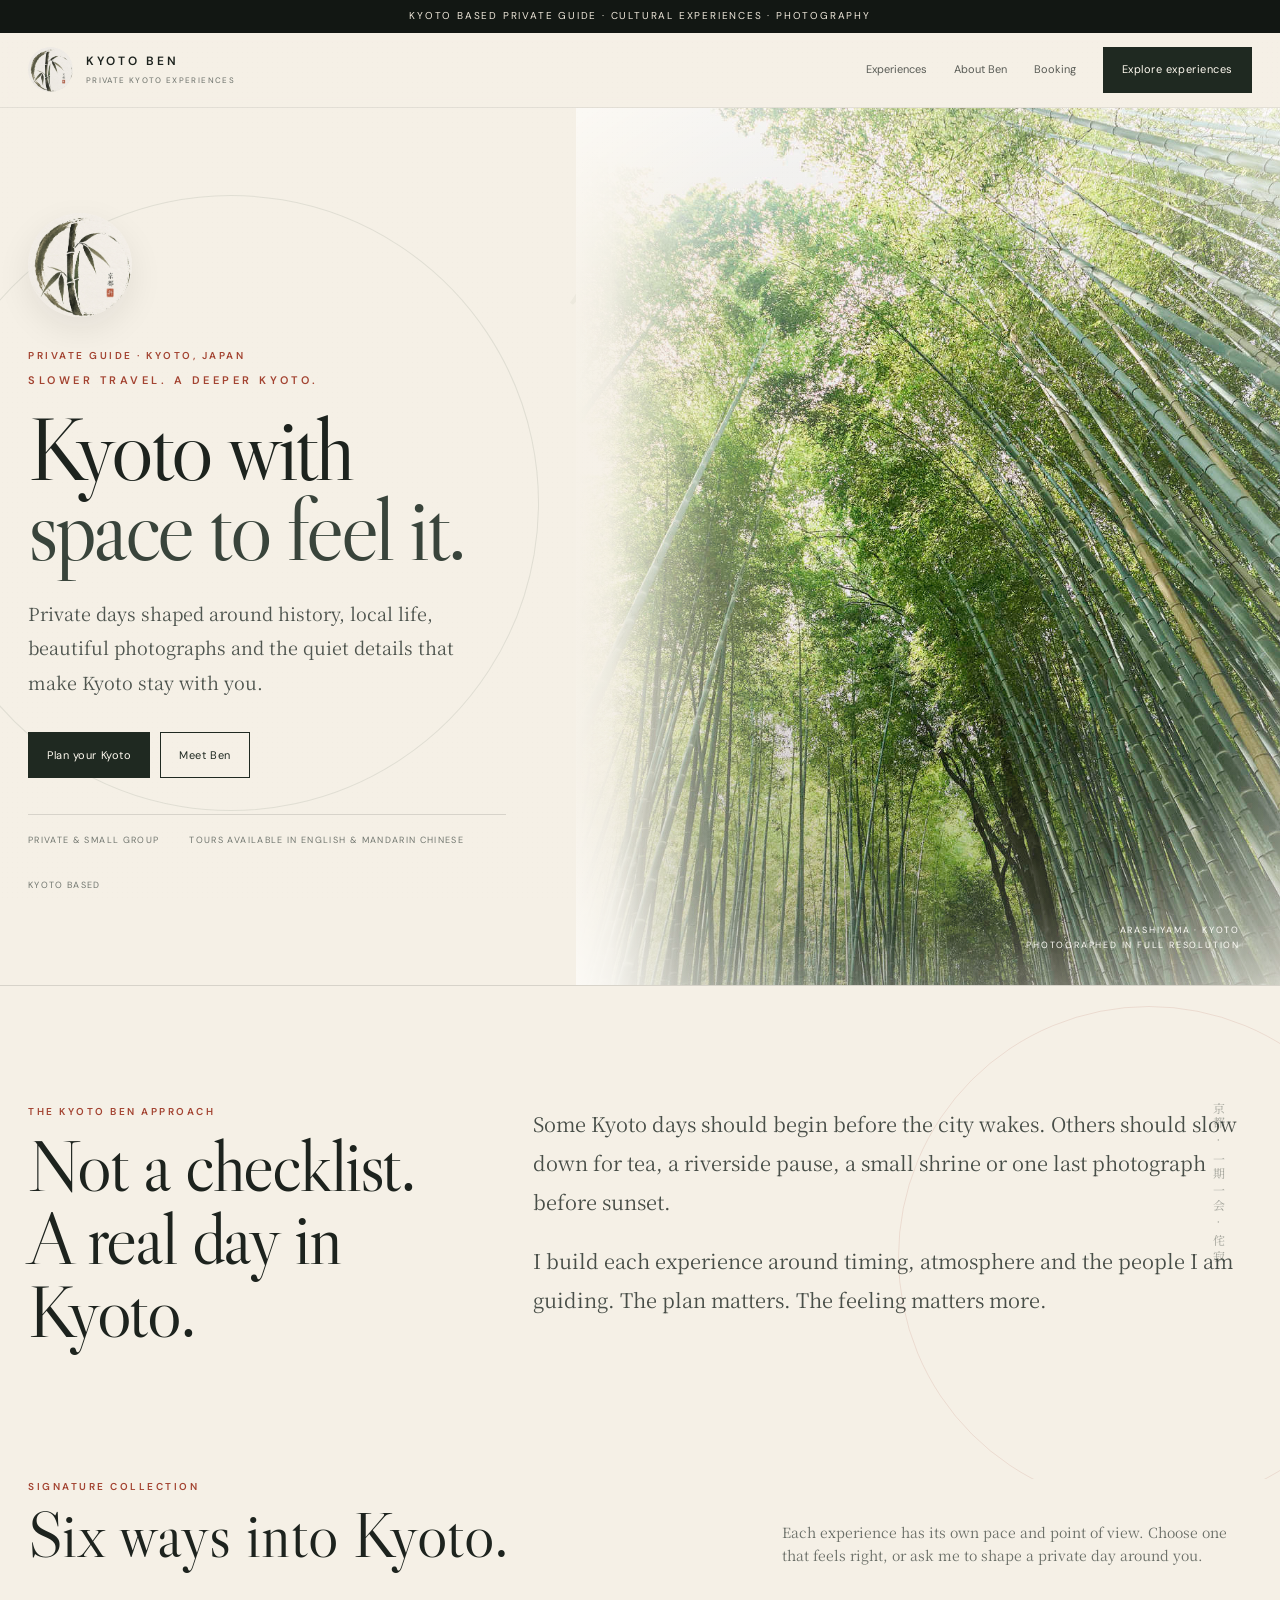
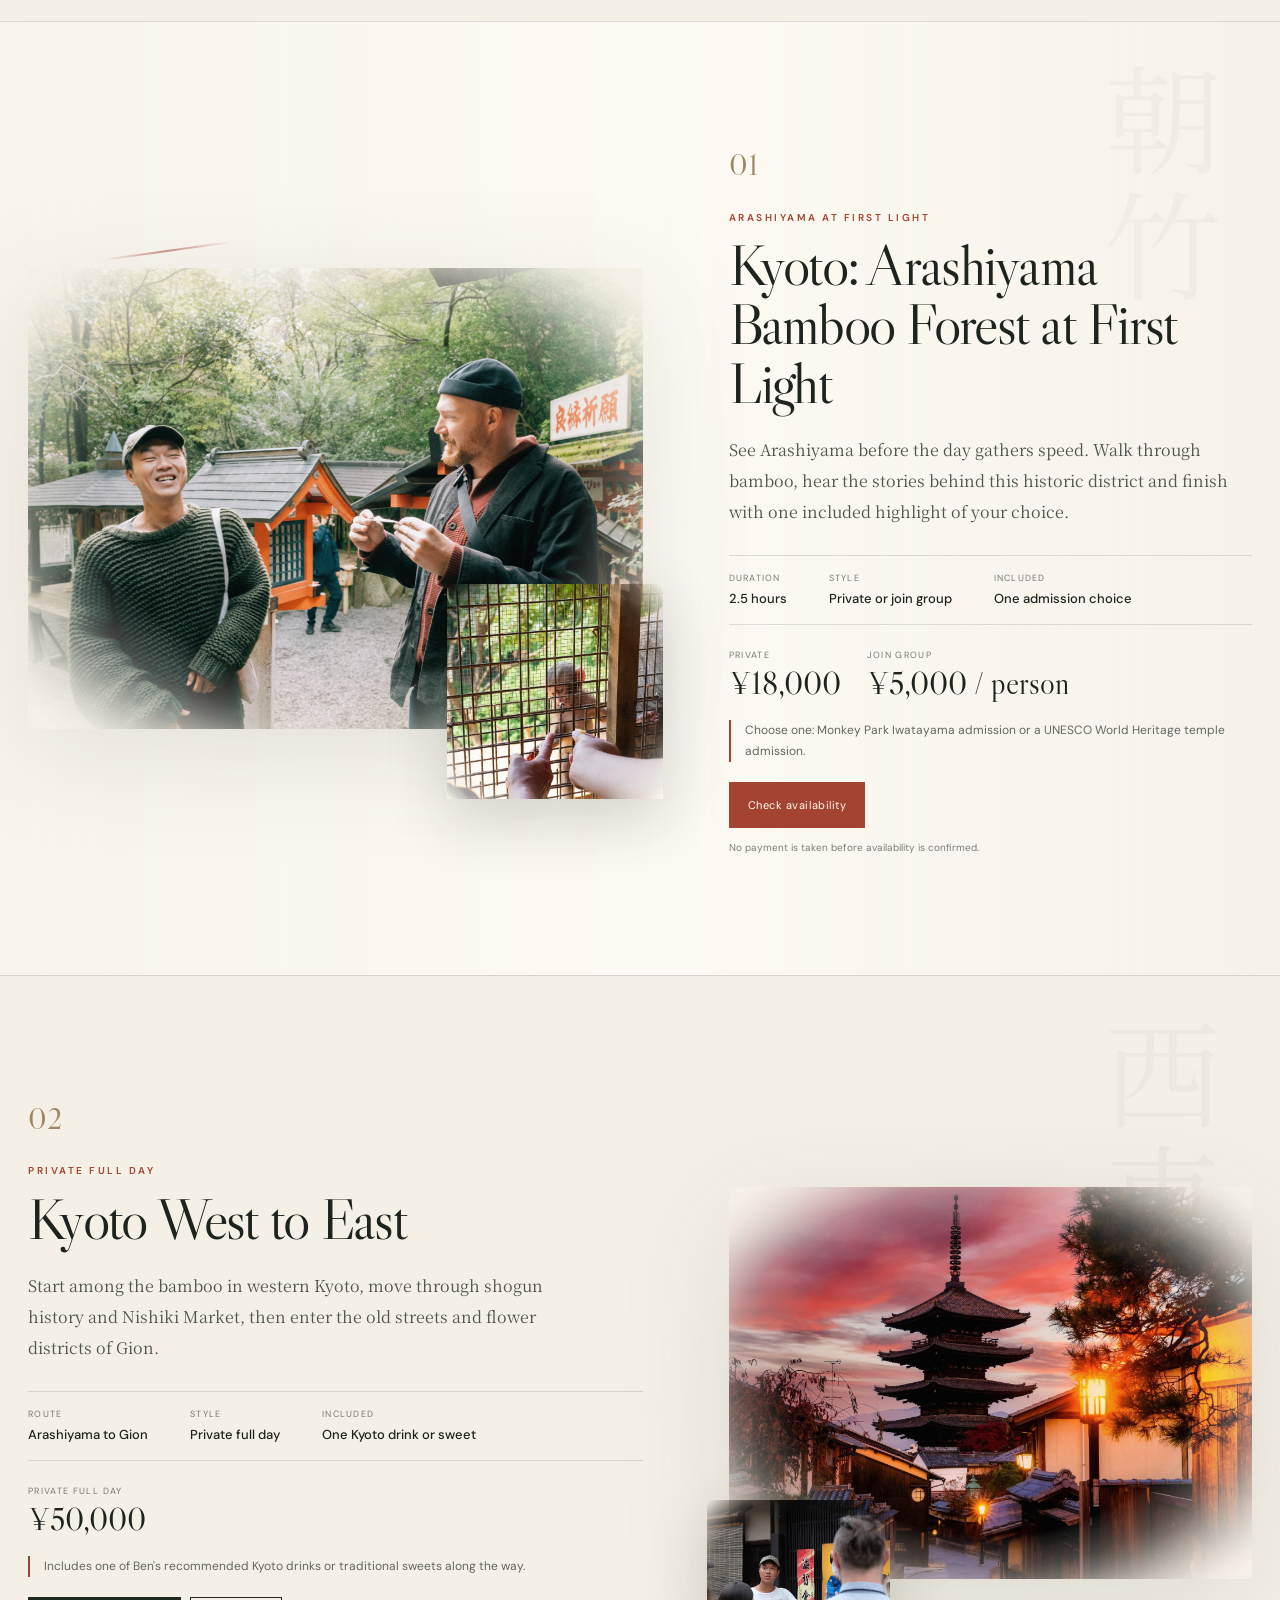
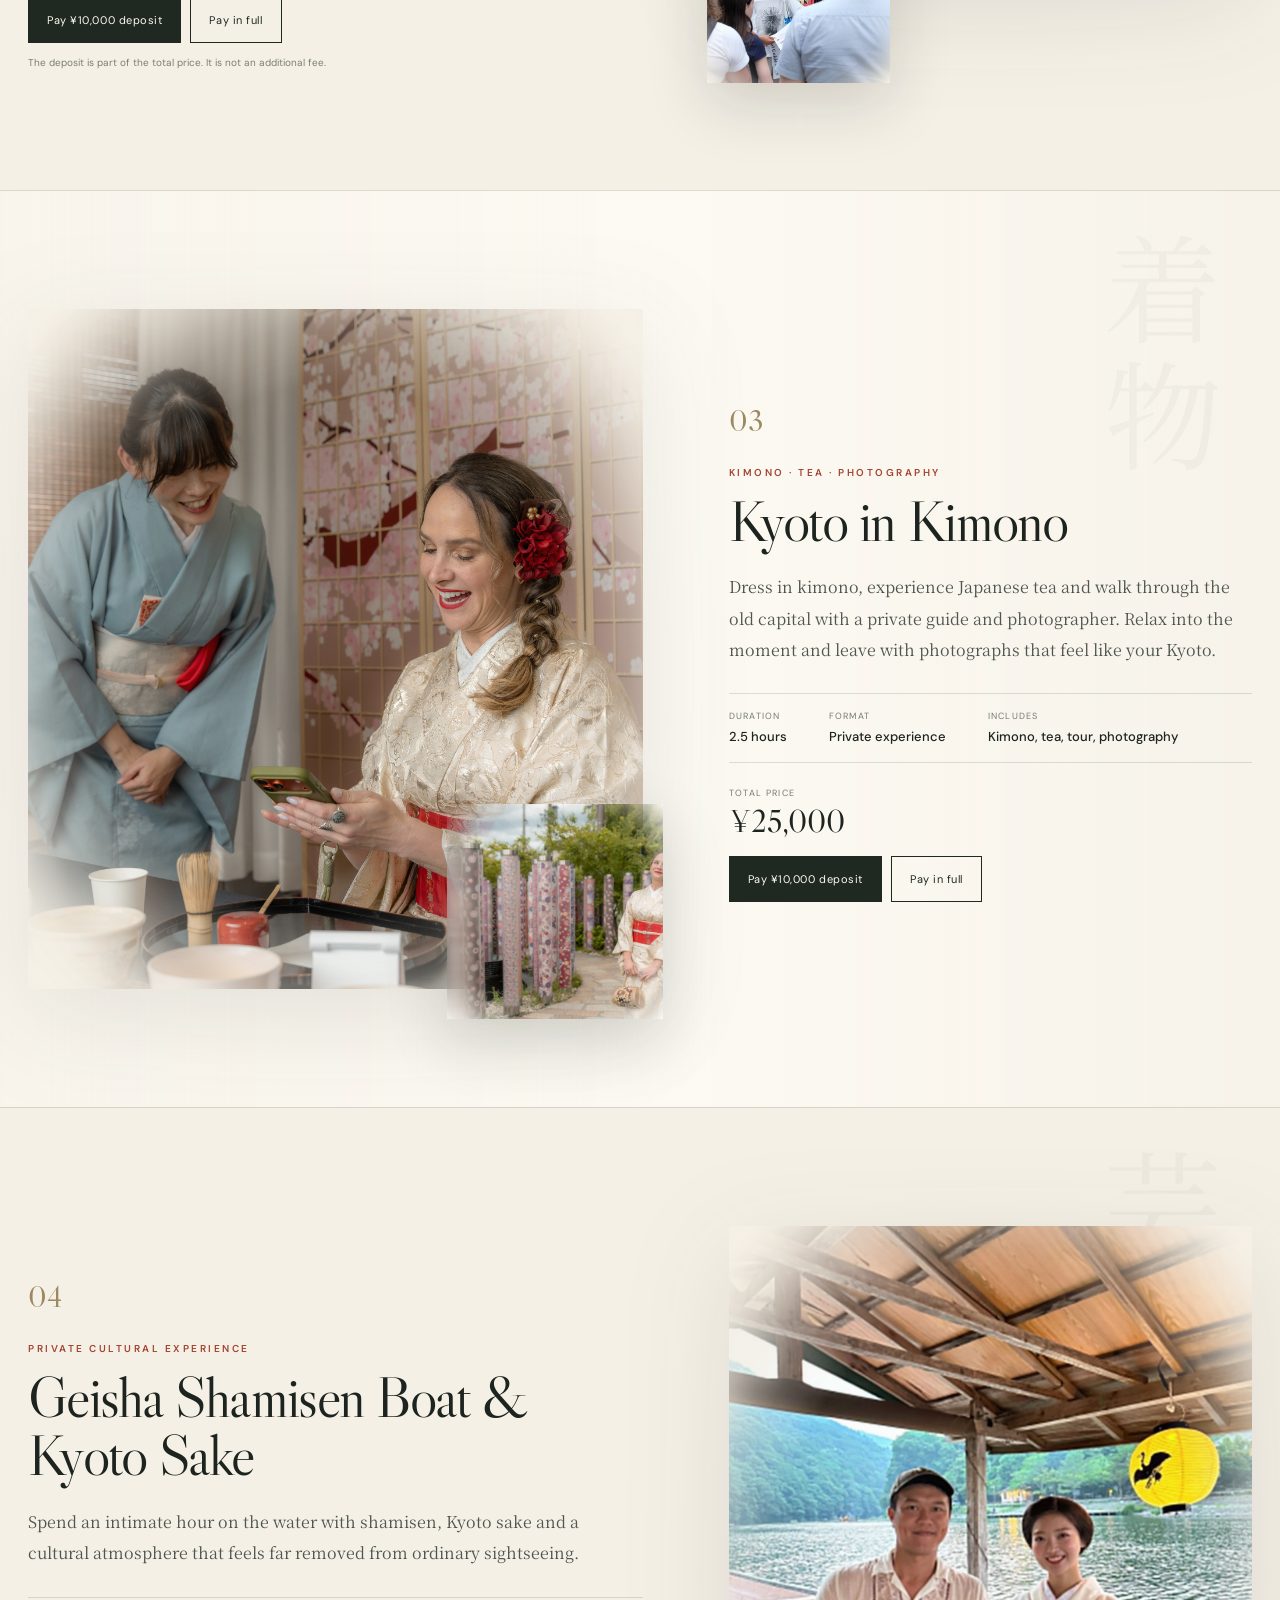
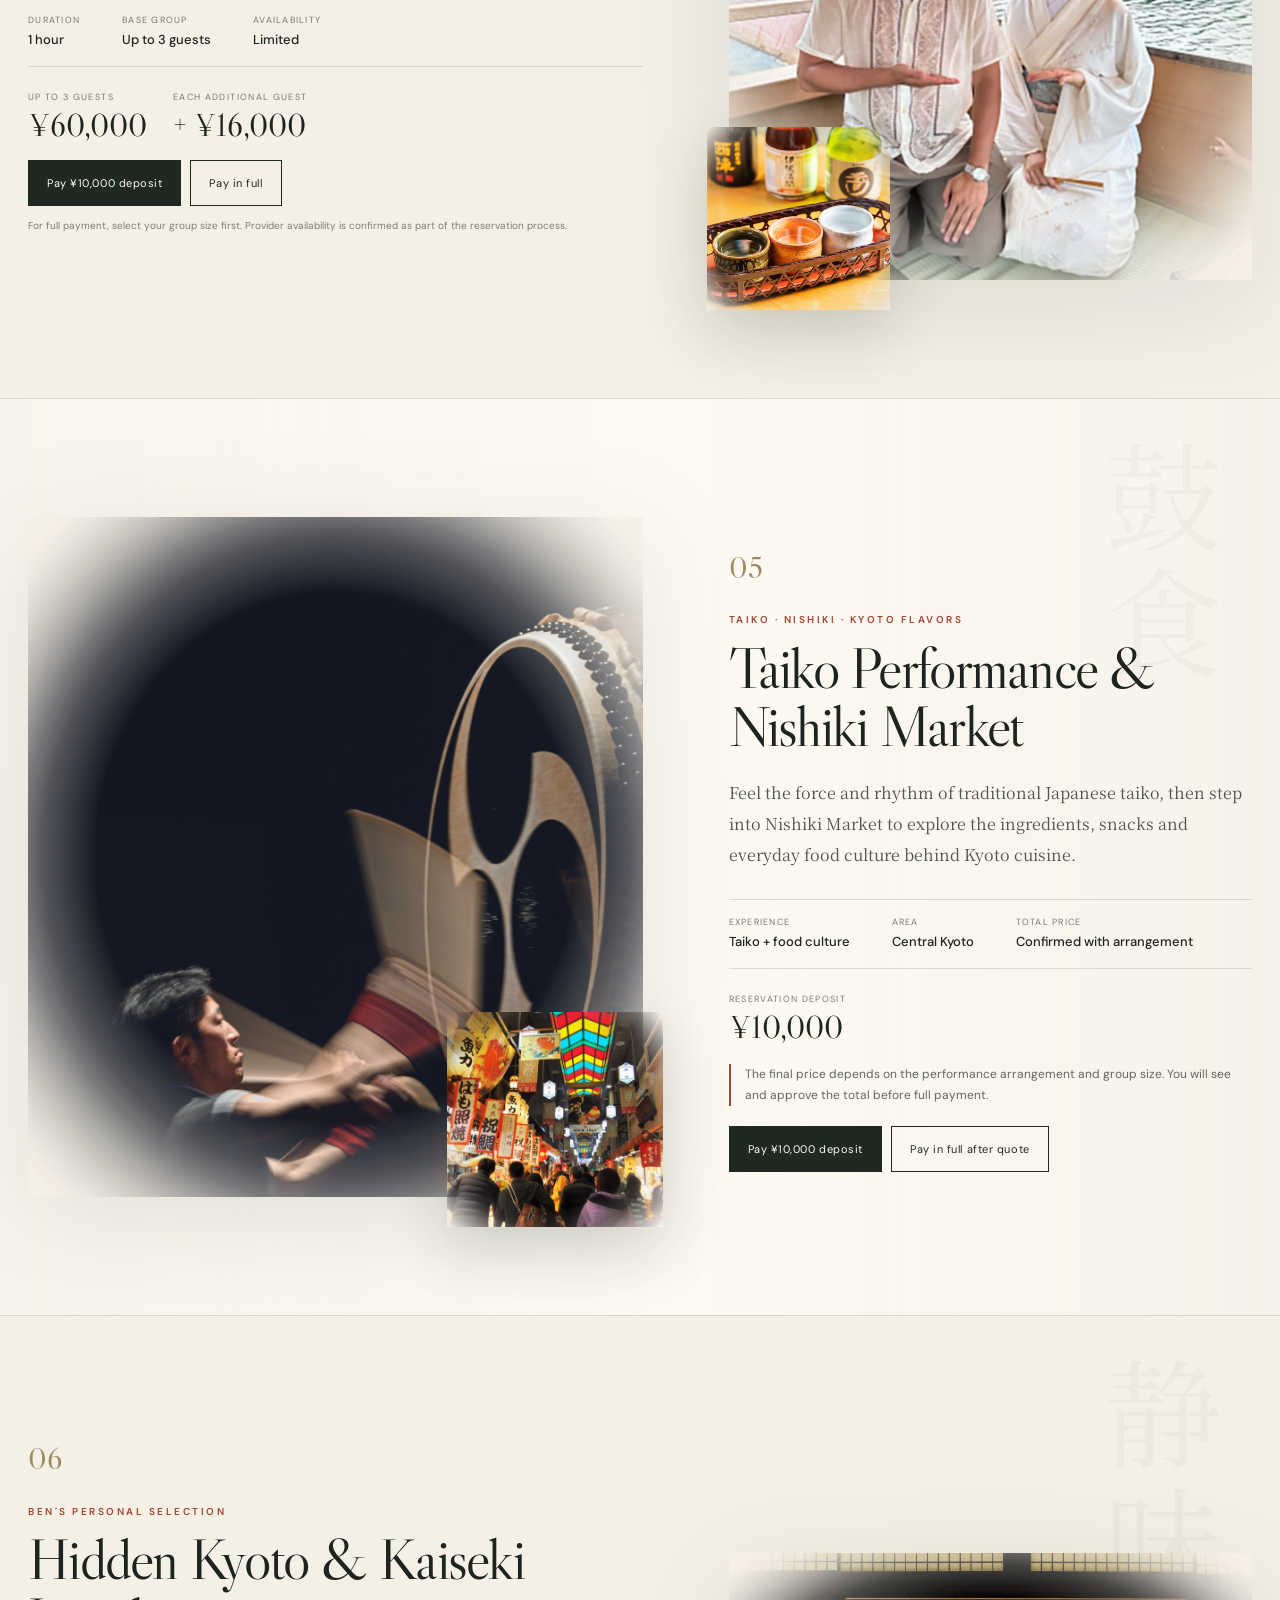
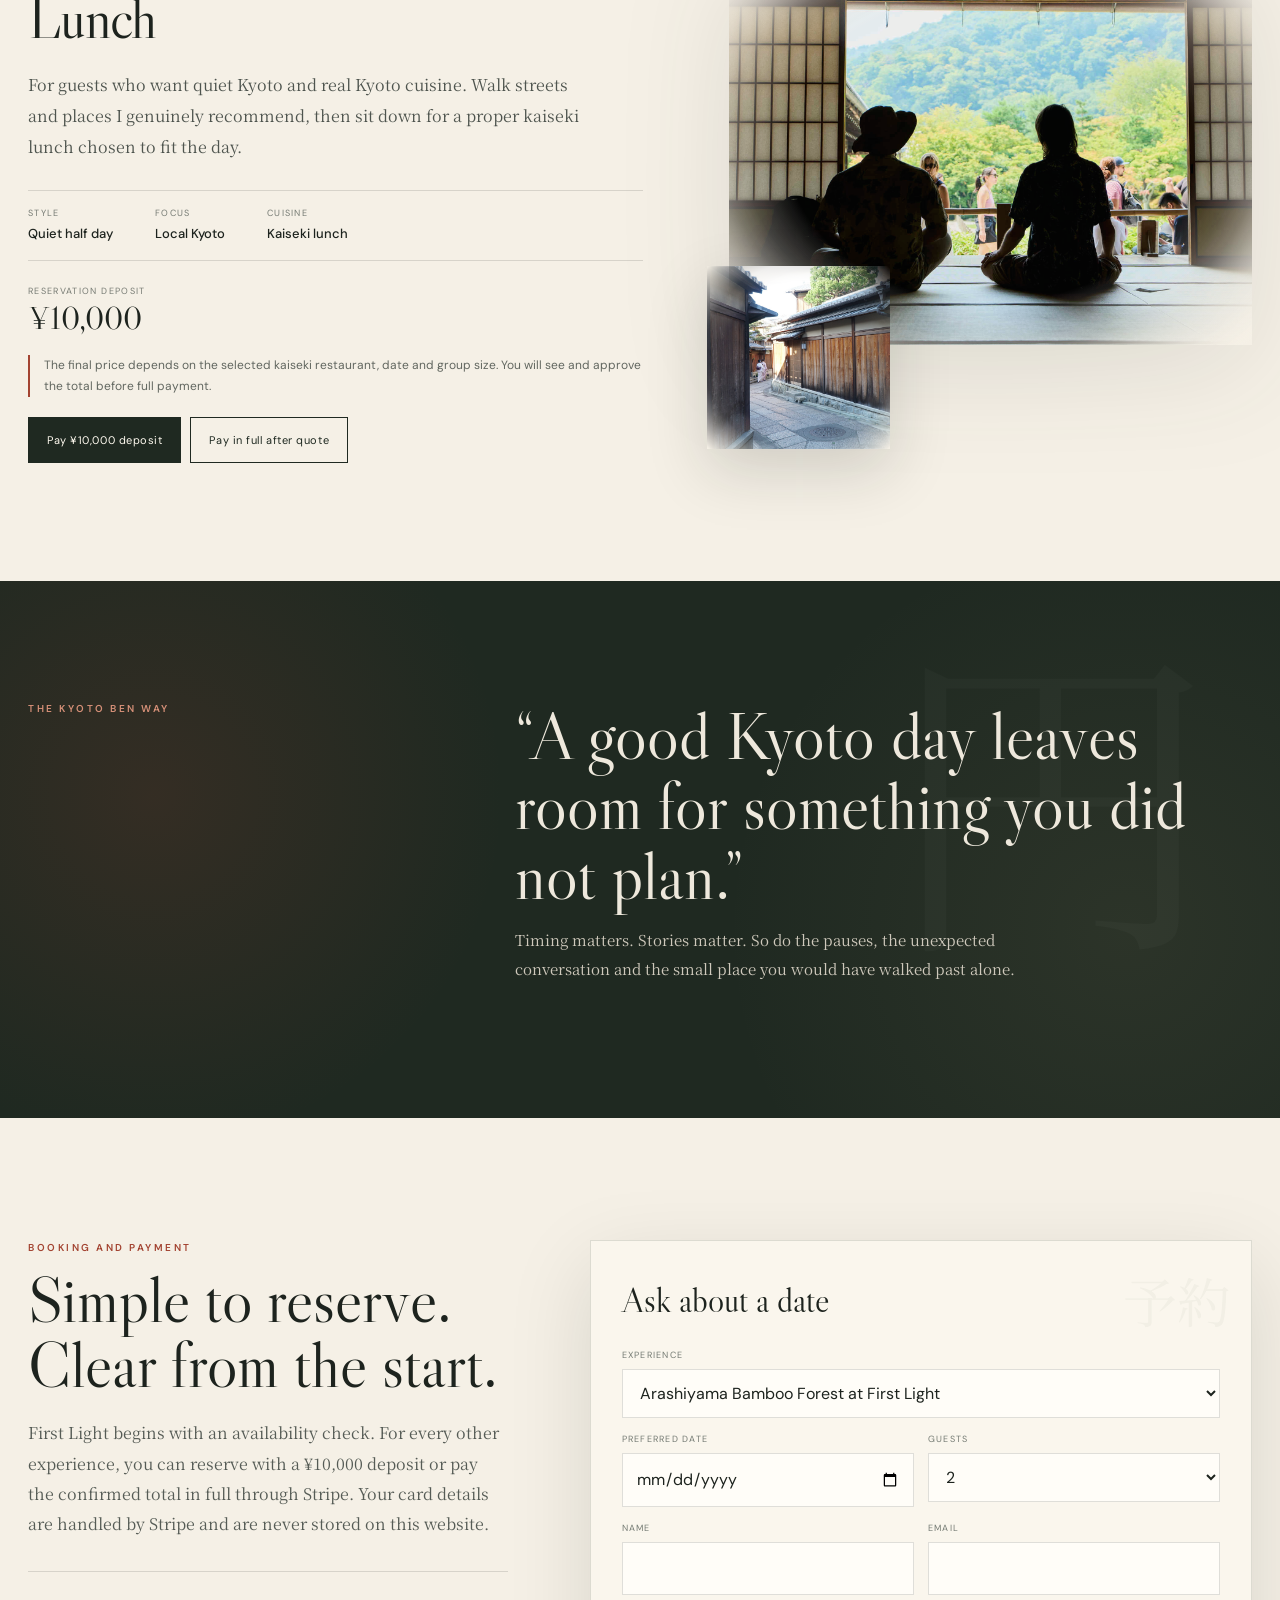
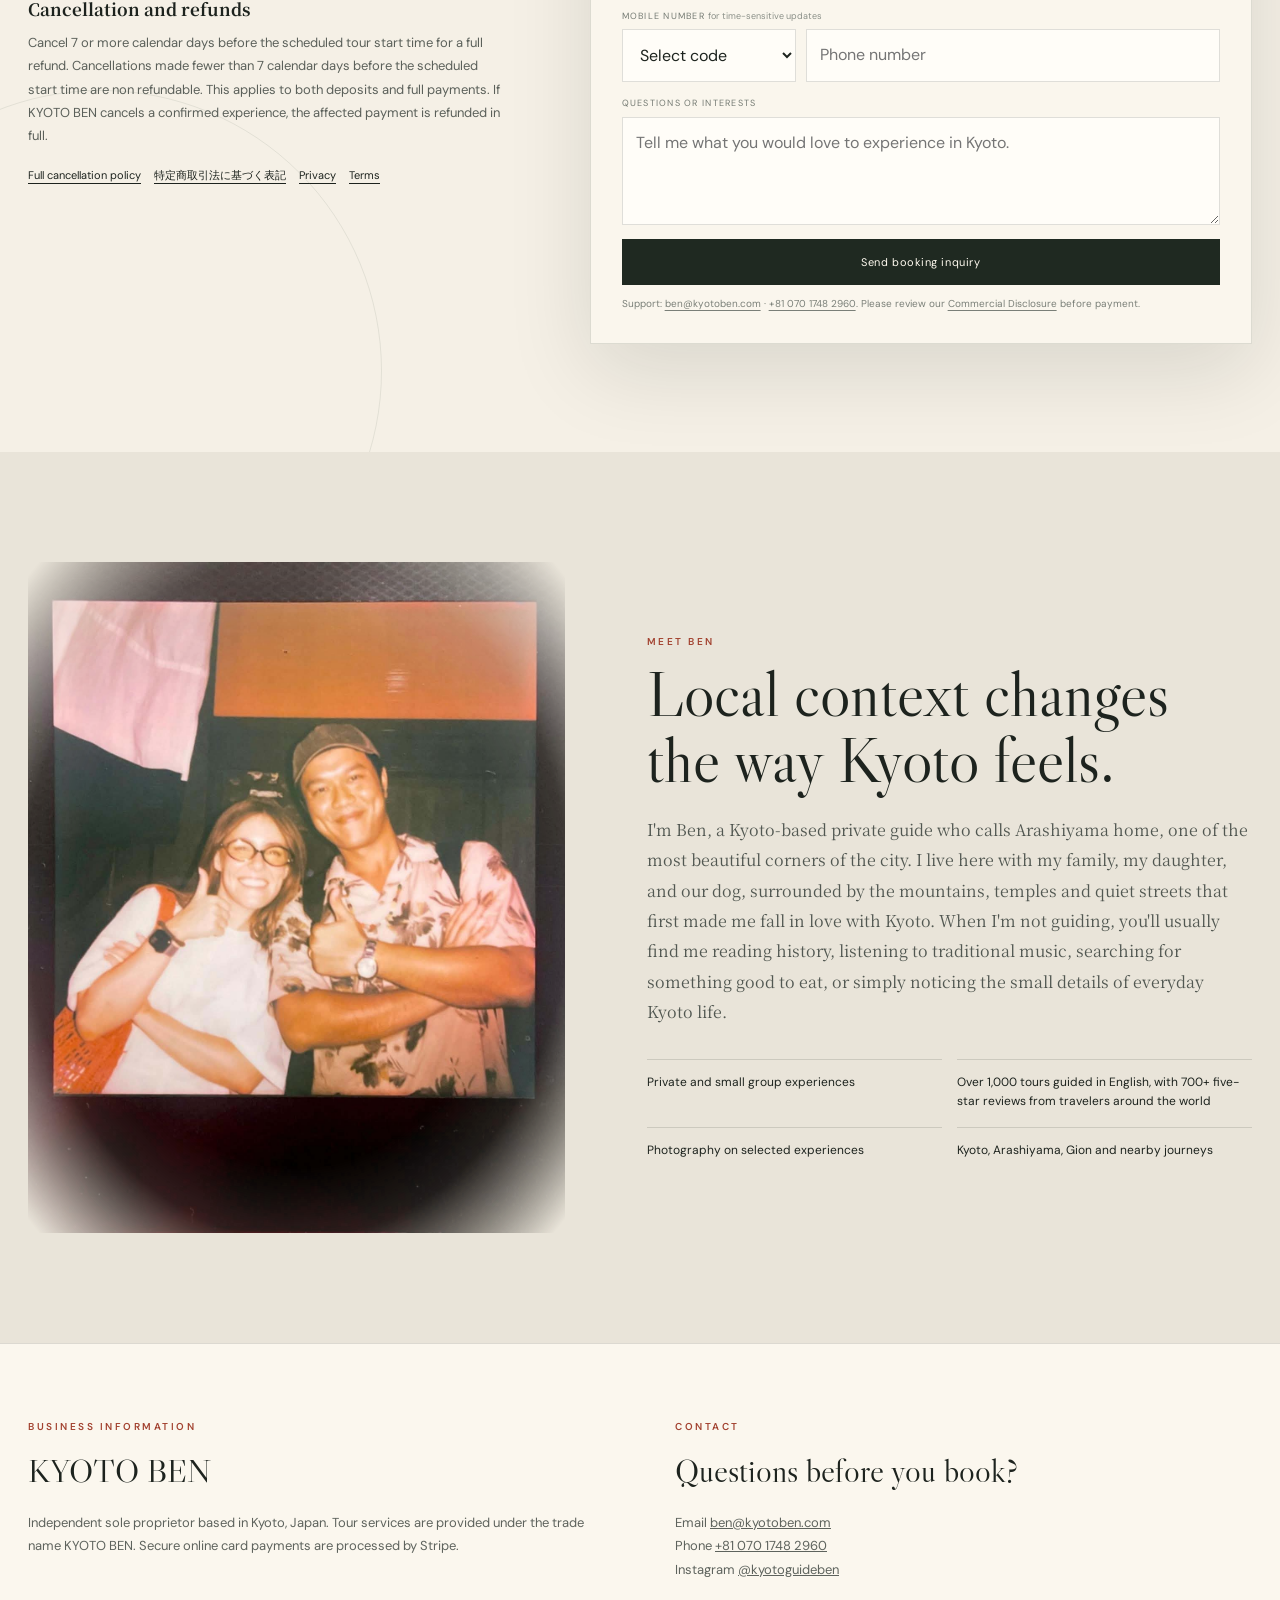
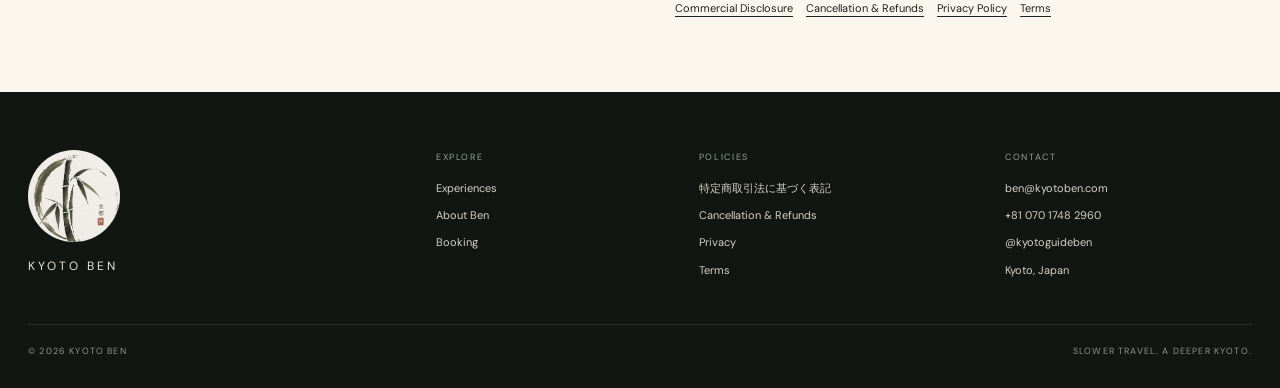
==== commit 3ab57891: "Update index.html" ====
--- a/index.html
+++ b/index.html
@@ -233,7 +233,7 @@
         <div class="visual"><span class="brush-line"></span><div class="main-img soft"><img src="assets/photos/01-first-light-main.png" data-photo="first-light-main" alt="Ben speaking with a guest in Arashiyama"></div><div class="small-img"><img src="assets/photos/01-first-light-small.jpg" data-photo="first-light-small" alt="Monkey Park Iwatayama feeding experience"></div></div>
         <div class="exp-copy"><div class="exp-num">01</div><div class="eyebrow">Arashiyama at first light</div><h3>Kyoto: Arashiyama Bamboo Forest at First Light</h3><p class="lead">See Arashiyama before the day gathers speed. Walk through bamboo, hear the stories behind this historic district and finish with one included highlight of your choice.</p>
           <div class="facts"><div class="fact">Duration<strong>2.5 hours</strong></div><div class="fact">Style<strong>Private or join group</strong></div><div class="fact">Included<strong>One admission choice</strong></div></div>
-          <div class="pricebox"><div class="priceblock"><small>Private</small><strong>¥25,000</strong></div><div class="priceblock"><small>Join group</small><strong>¥6,000 / person</strong></div></div>
+          <div class="pricebox"><div class="priceblock"><small>Private</small><strong>¥18,000</strong></div><div class="priceblock"><small>Join group</small><strong>¥5,000 / person</strong></div></div>
           <div class="included">Choose one: Monkey Park Iwatayama admission or a UNESCO World Heritage temple admission.</div>
           <div class="actions"><button class="btn red inquiry" data-tour="Arashiyama Bamboo Forest at First Light">Check availability</button></div>
           <div class="fine">No payment is taken before availability is confirmed.</div>
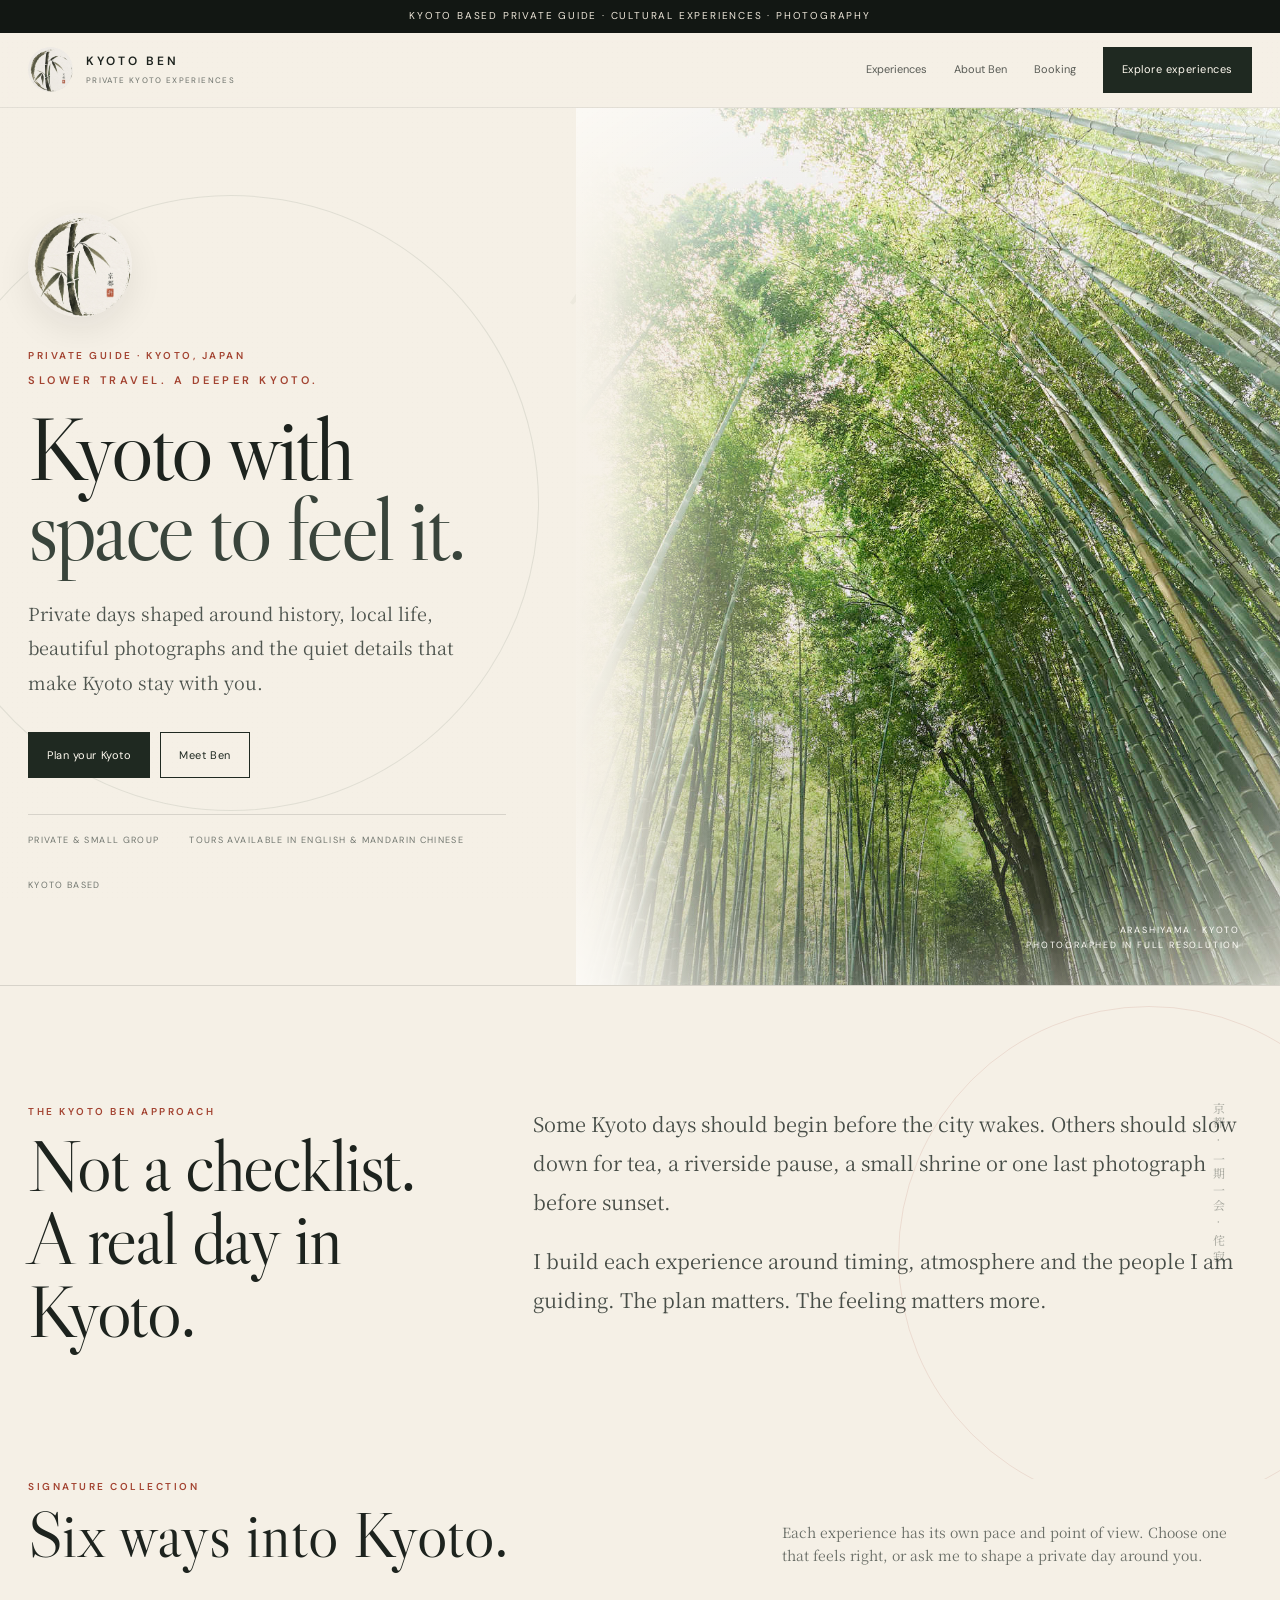
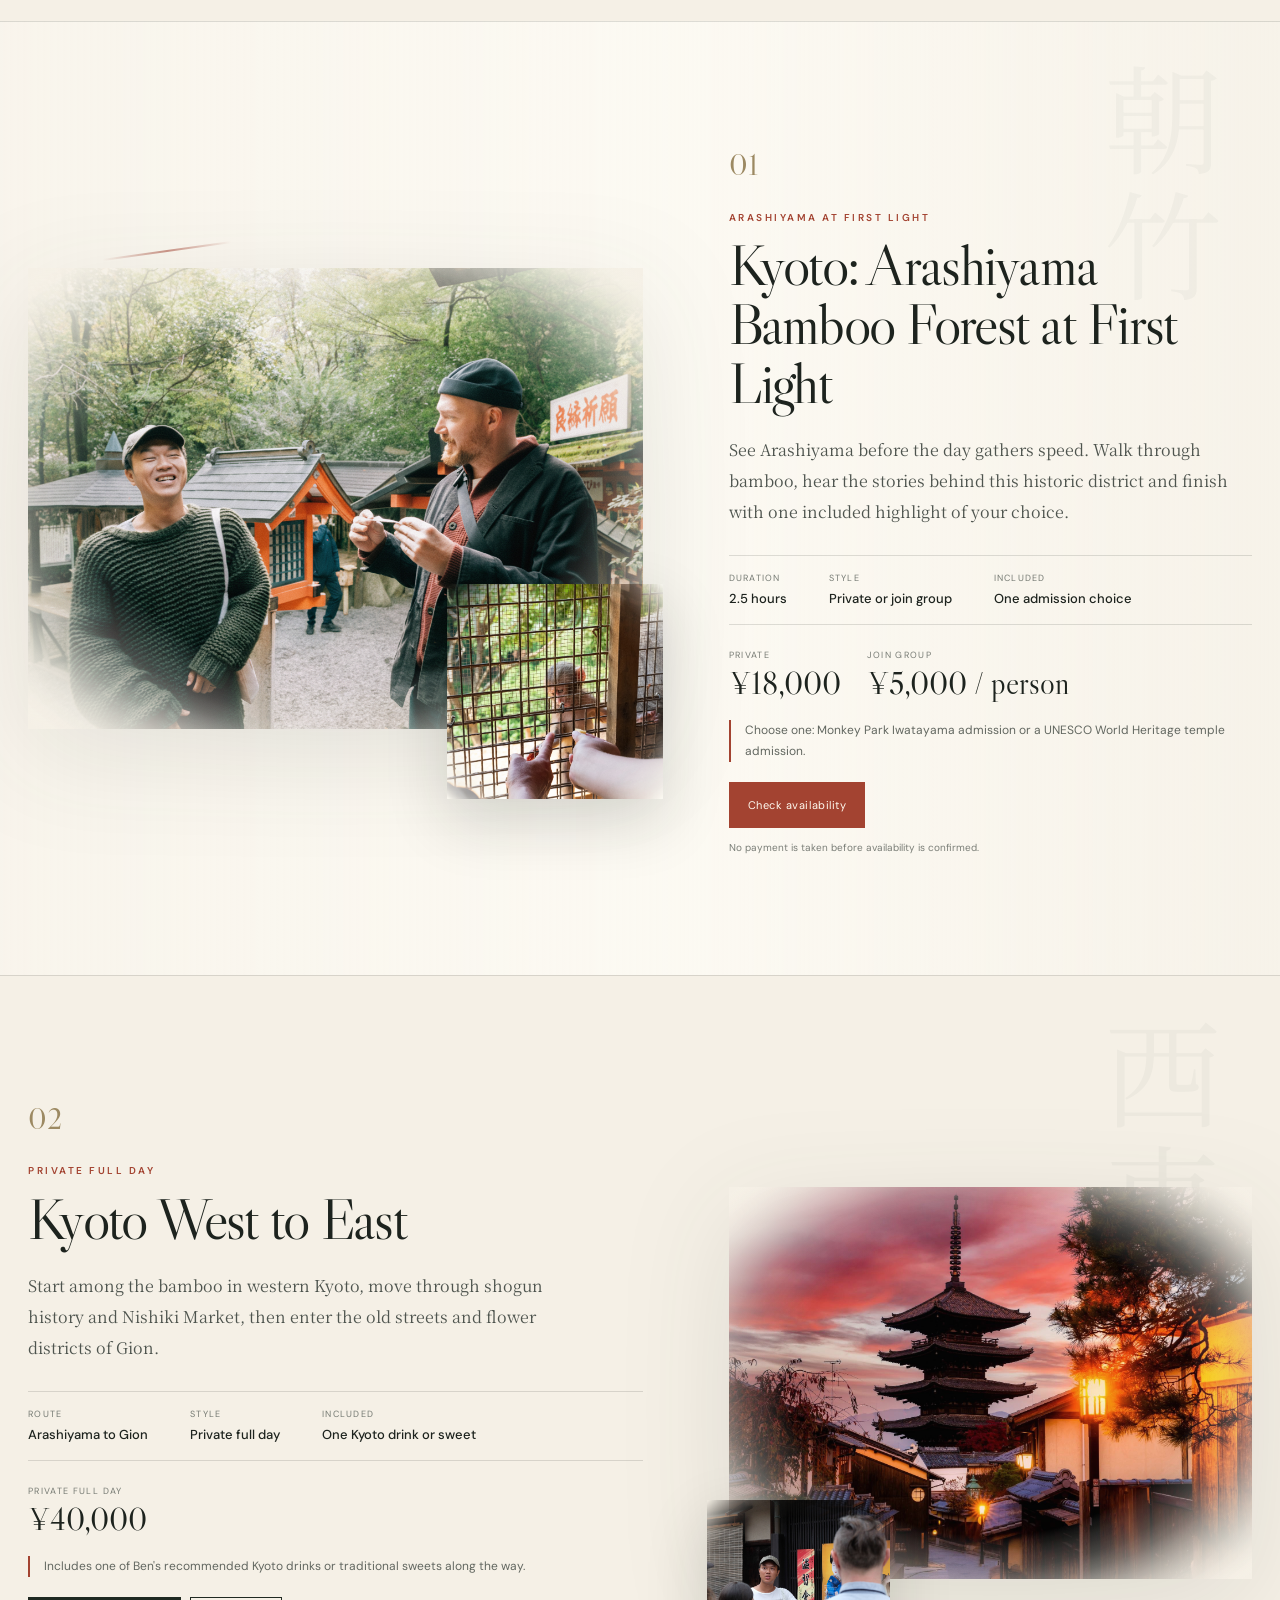
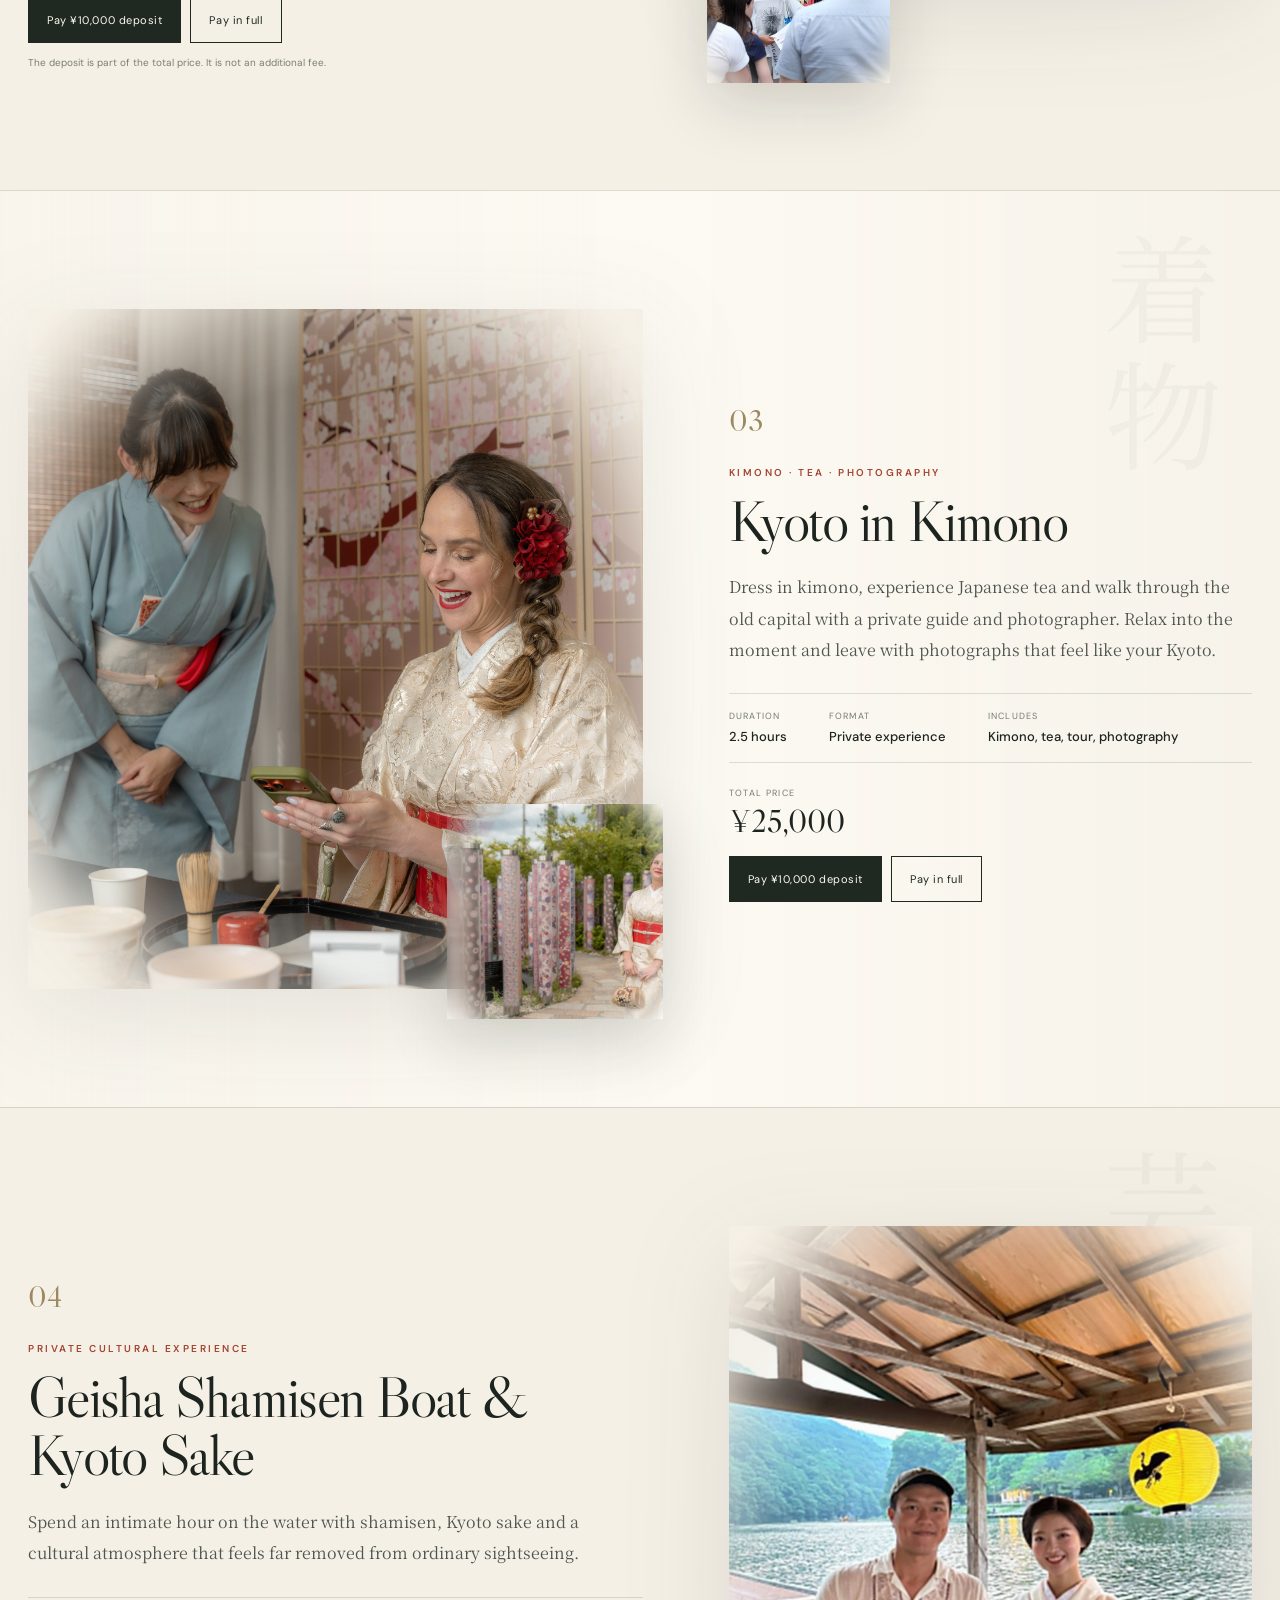
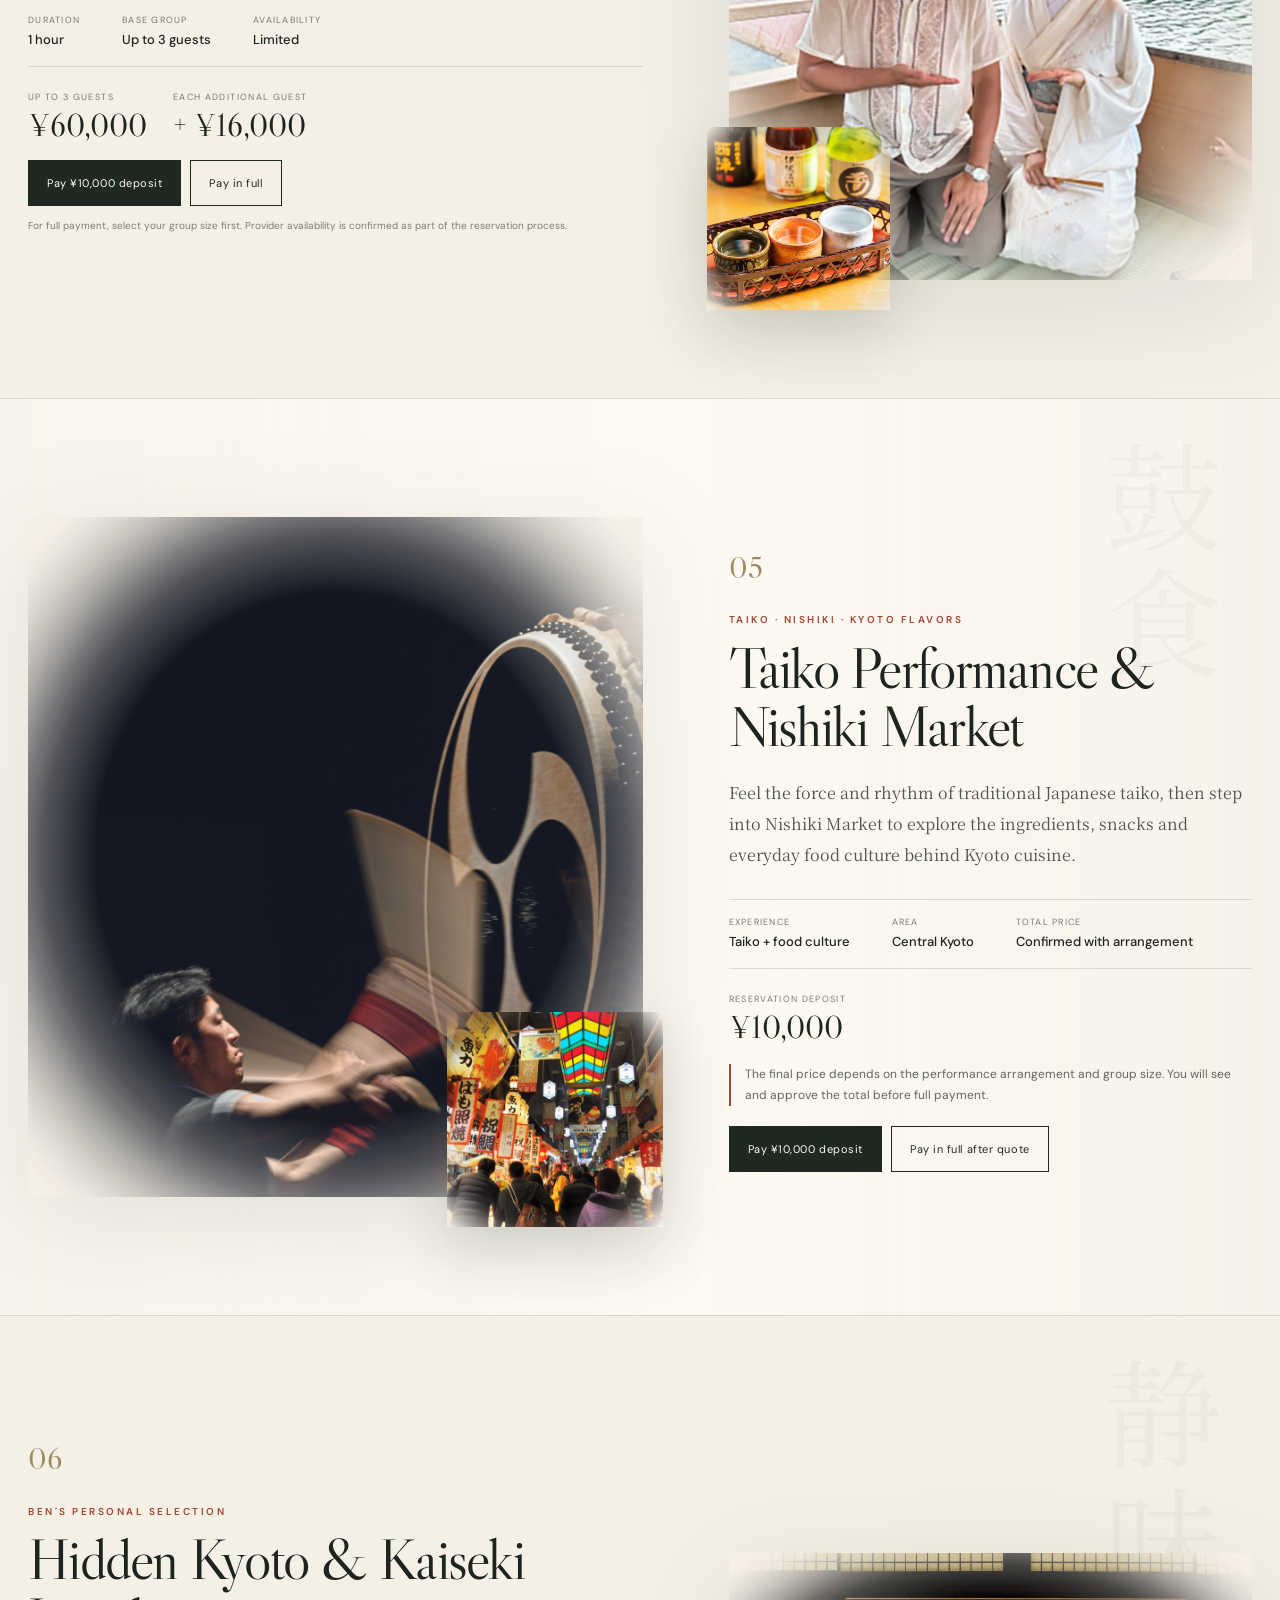
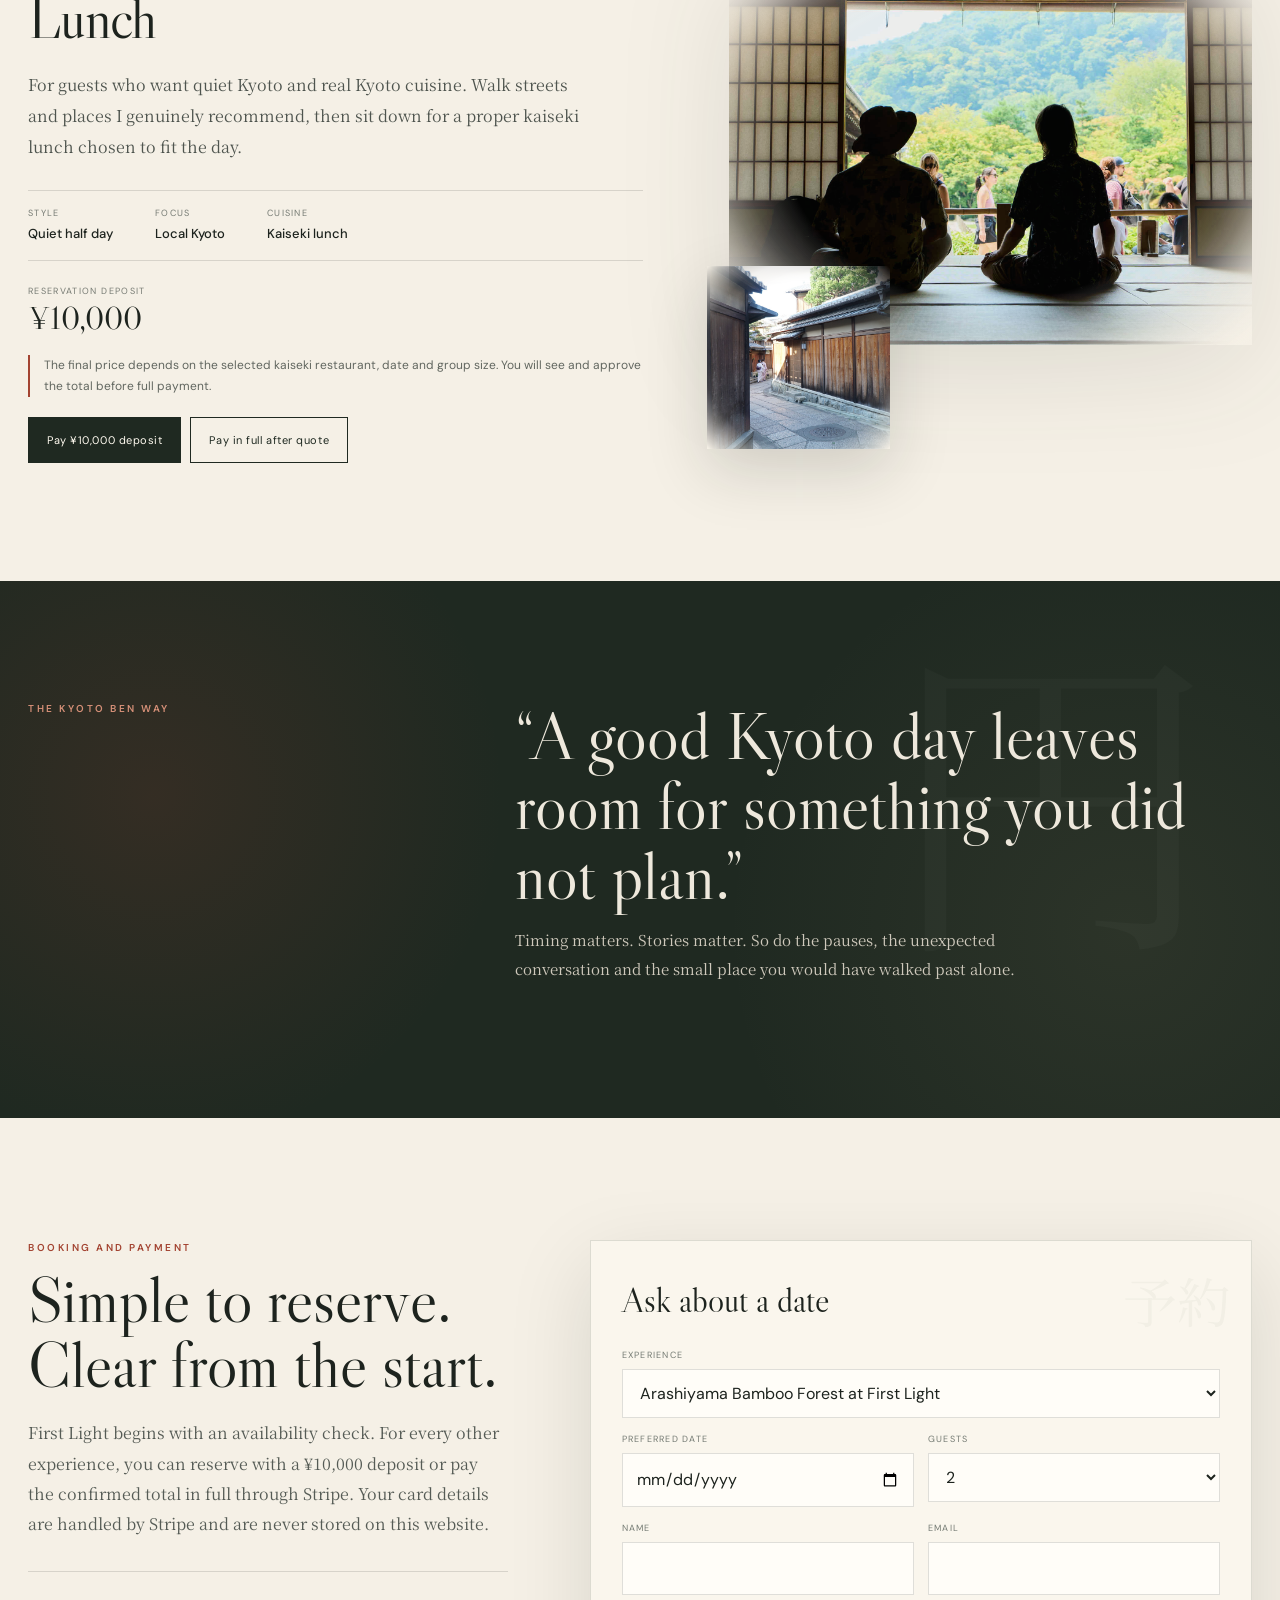
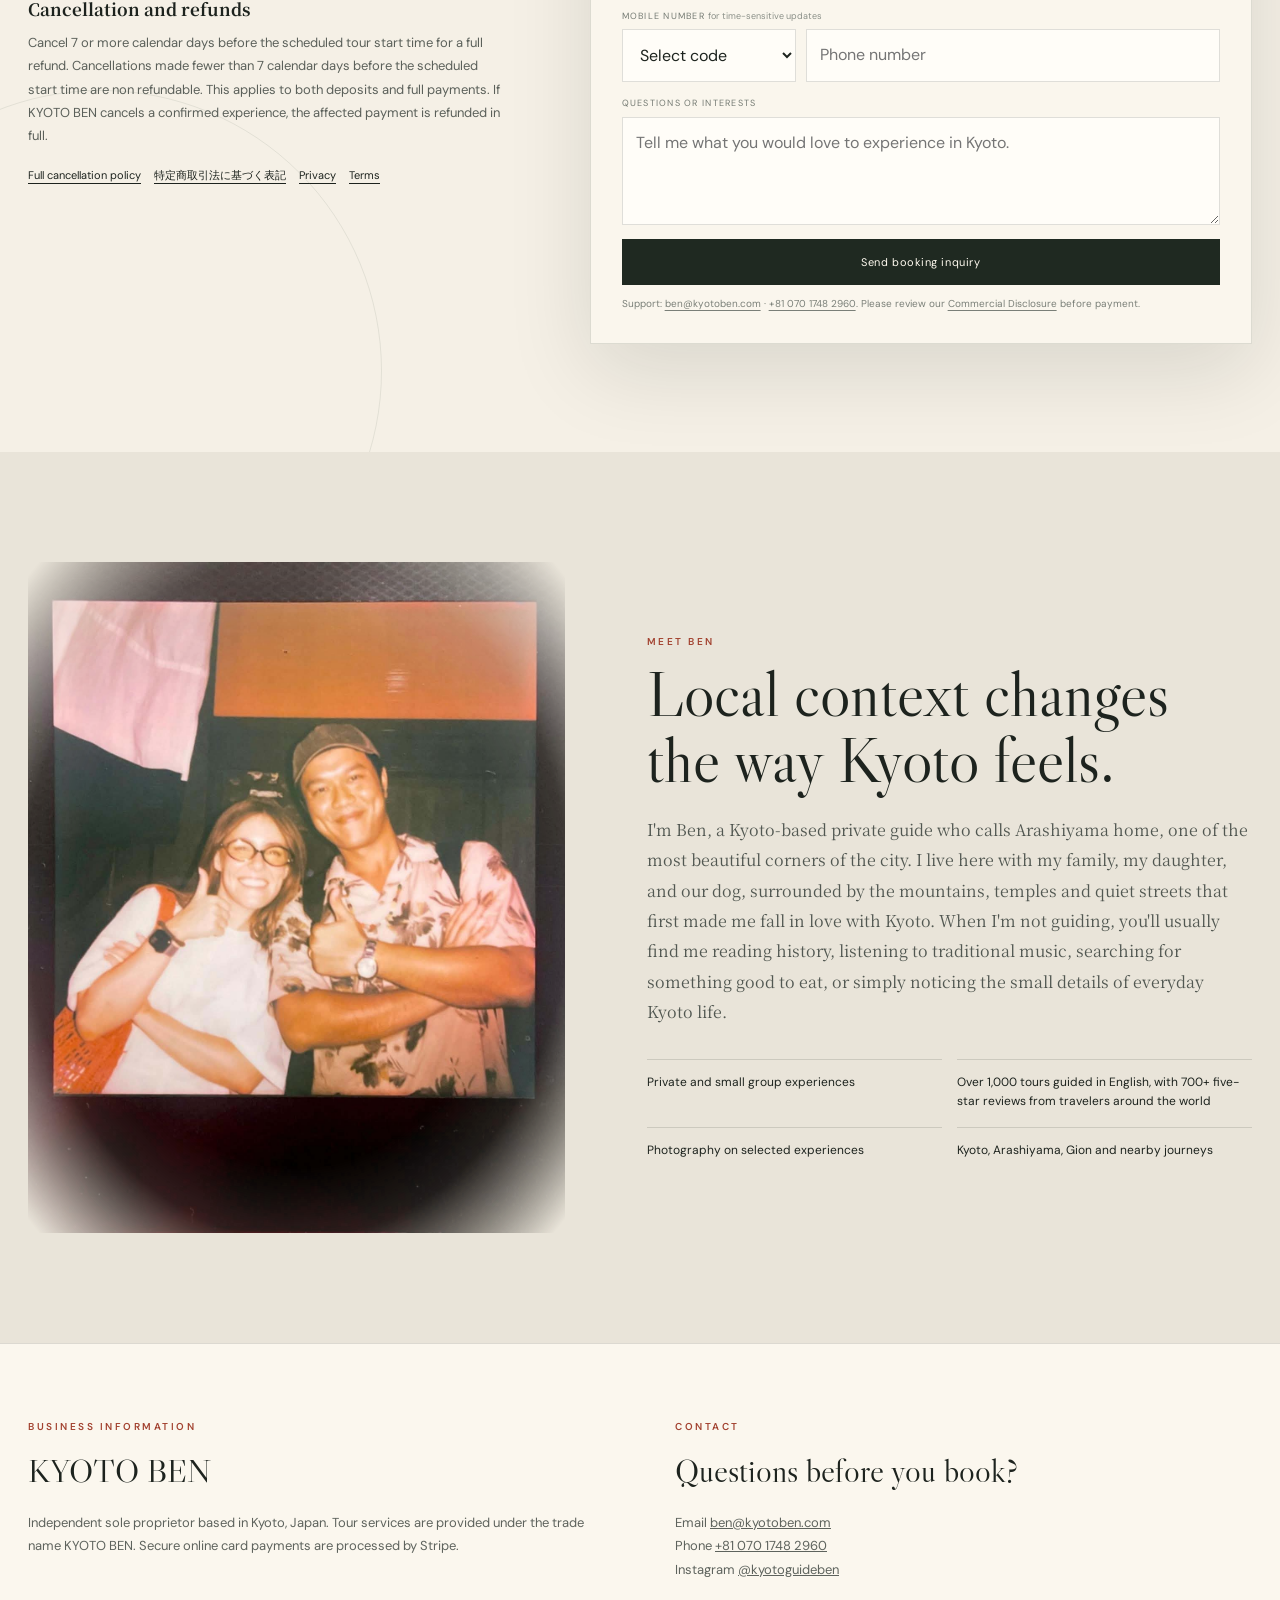
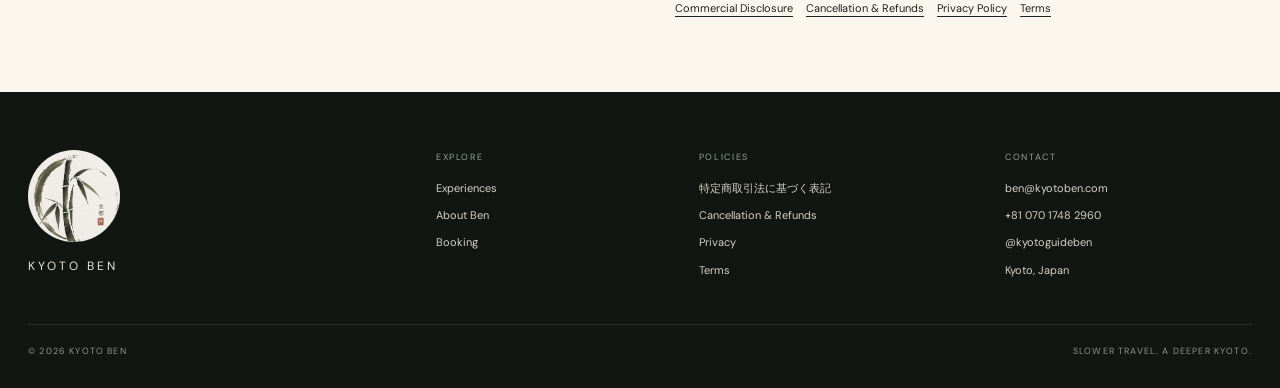
==== commit 2bf961e3: "Update index.html" ====
--- a/index.html
+++ b/index.html
@@ -246,7 +246,7 @@
         <div class="visual"><div class="main-img soft"><img src="assets/photos/02-west-east-main.jpg" data-photo="west-east-main" alt="Kyoto in autumn along the Kamo River"></div><div class="small-img"><img src="assets/photos/02-west-east-small.jpg" data-photo="west-east-small" alt="Nishiki Market in central Kyoto"></div></div>
         <div class="exp-copy"><div class="exp-num">02</div><div class="eyebrow">Private full day</div><h3>Kyoto West to East</h3><p class="lead">Start among the bamboo in western Kyoto, move through shogun history and Nishiki Market, then enter the old streets and flower districts of Gion.</p>
           <div class="facts"><div class="fact">Route<strong>Arashiyama to Gion</strong></div><div class="fact">Style<strong>Private full day</strong></div><div class="fact">Included<strong>One Kyoto drink or sweet</strong></div></div>
-          <div class="pricebox"><div class="priceblock"><small>Private full day</small><strong>¥50,000</strong></div></div>
+          <div class="pricebox"><div class="priceblock"><small>Private full day</small><strong>¥40,000</strong></div></div>
           <div class="included">Includes one of Ben's recommended Kyoto drinks or traditional sweets along the way.</div>
           <div class="actions"><button class="btn pay" data-key="westToEast" data-mode="deposit">Pay ¥10,000 deposit</button><button class="btn ghost pay" data-key="westToEast" data-mode="full">Pay in full</button></div>
           <div class="fine">The deposit is part of the total price. It is not an additional fee.</div>
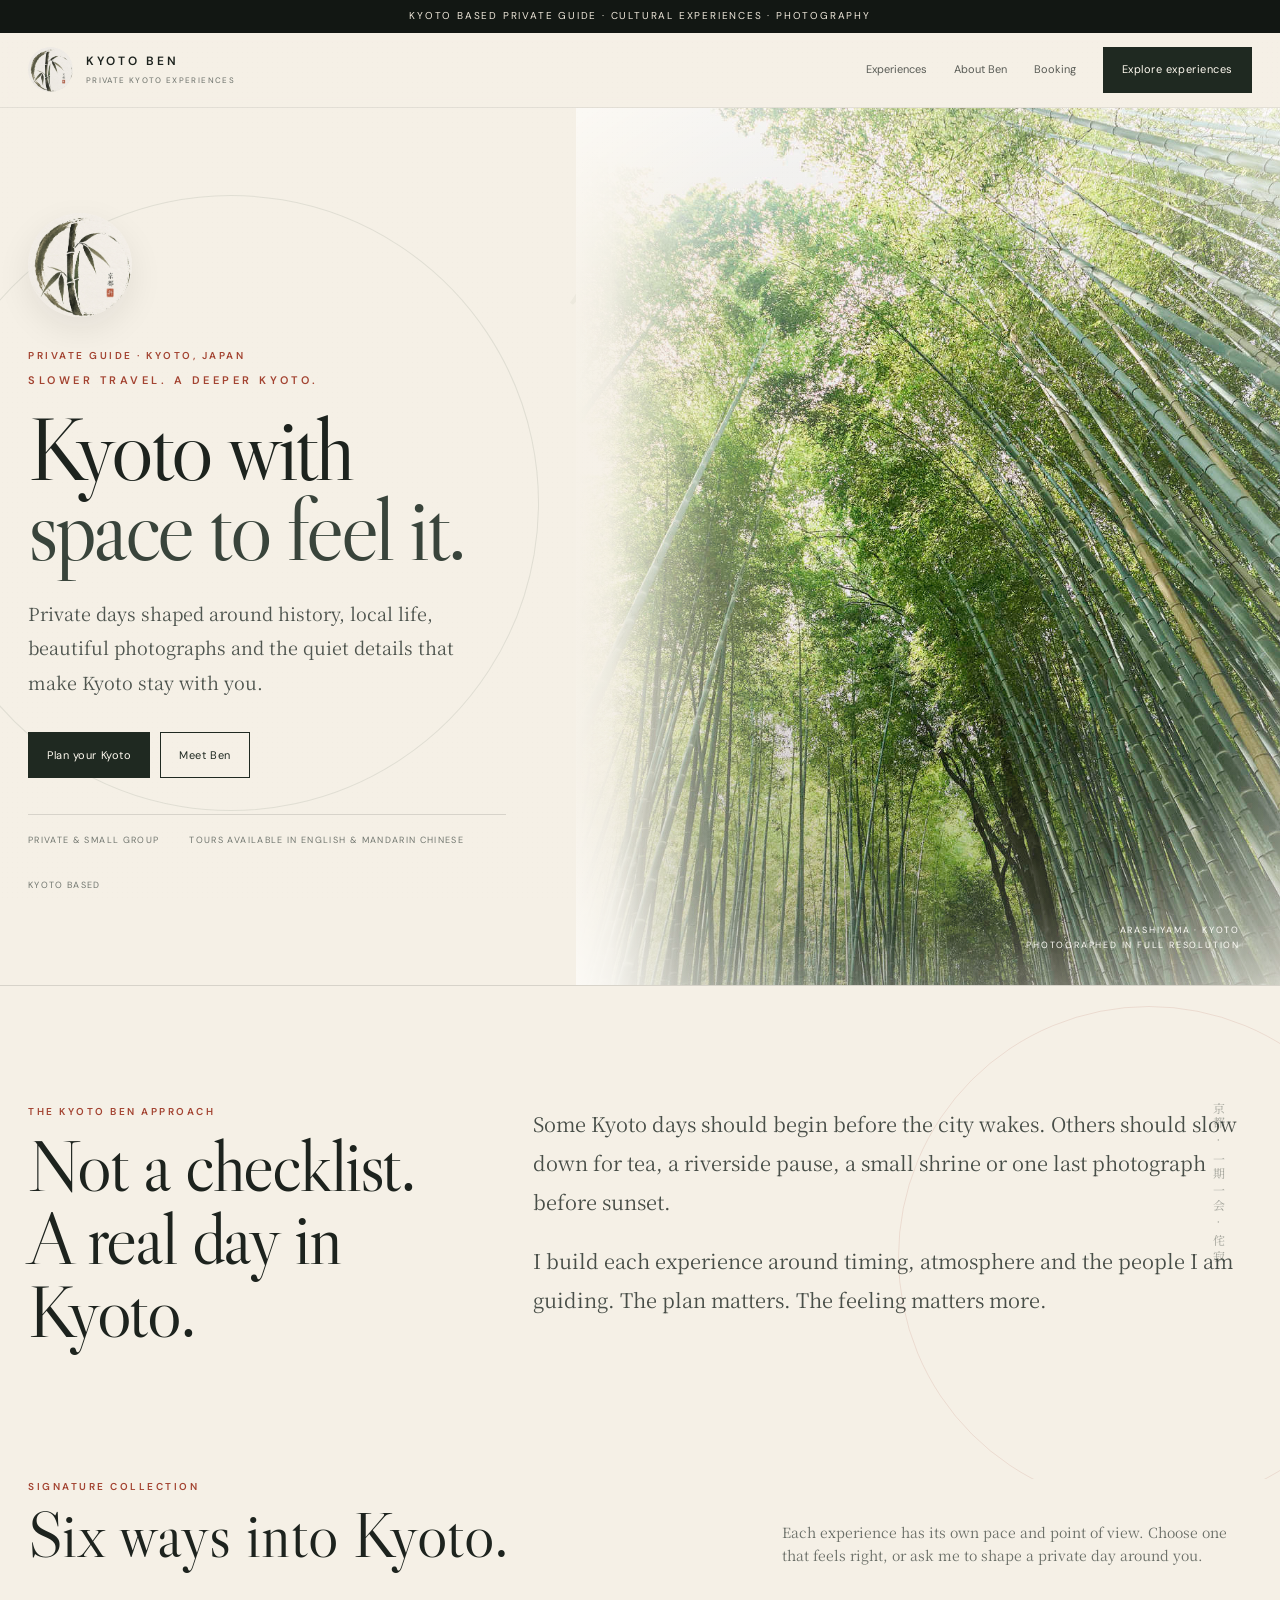
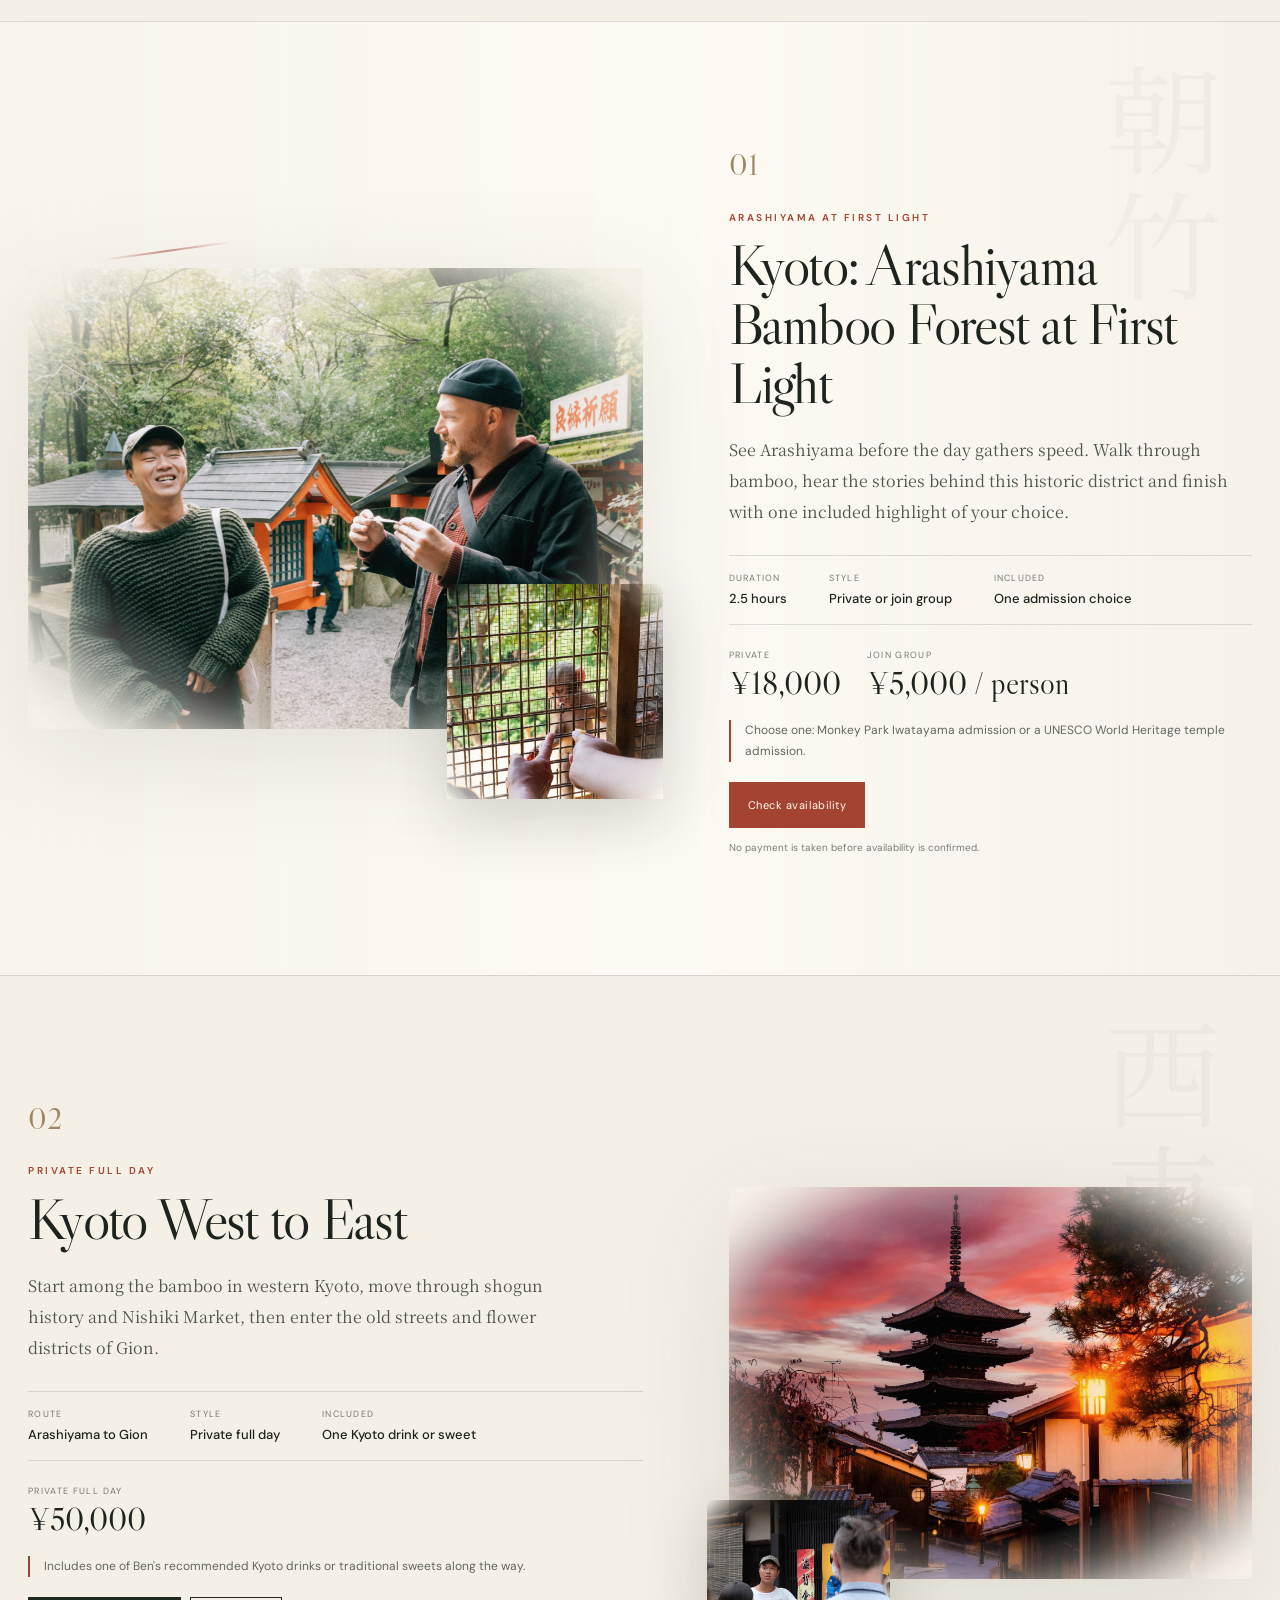
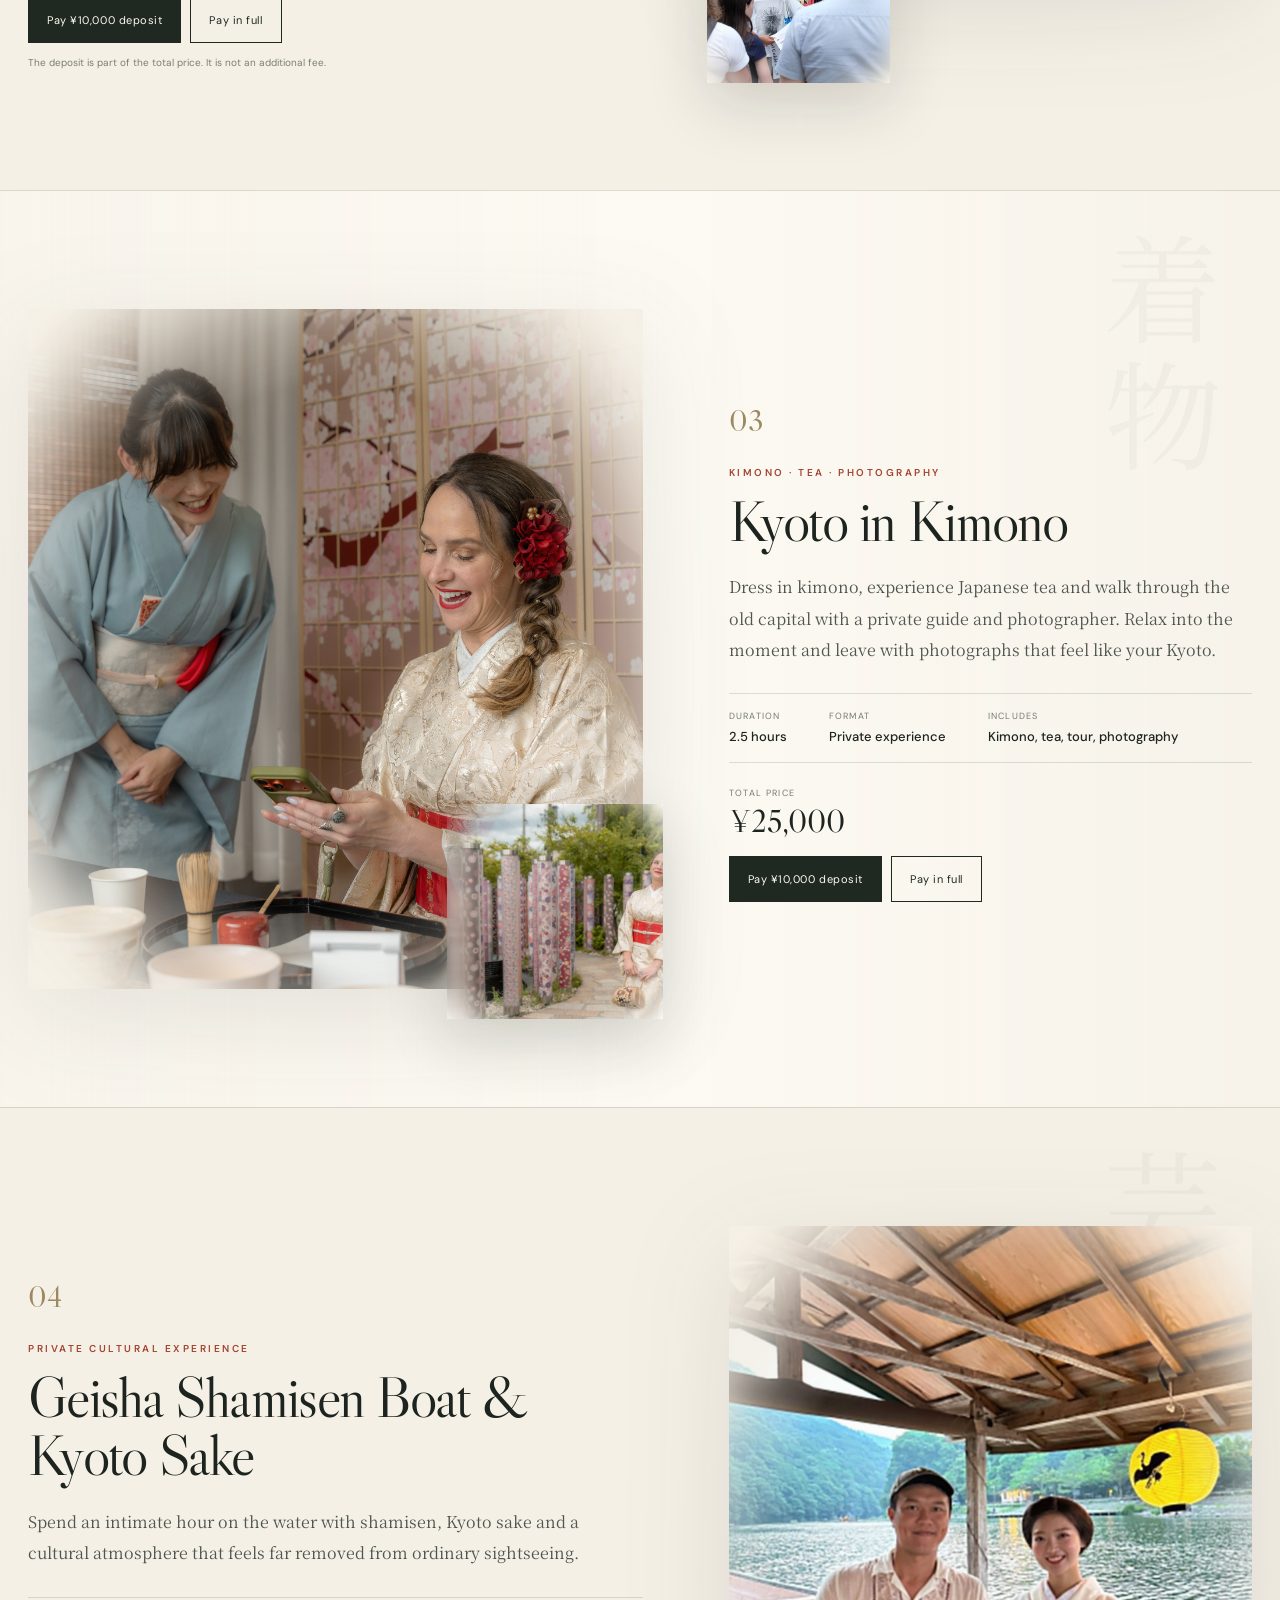
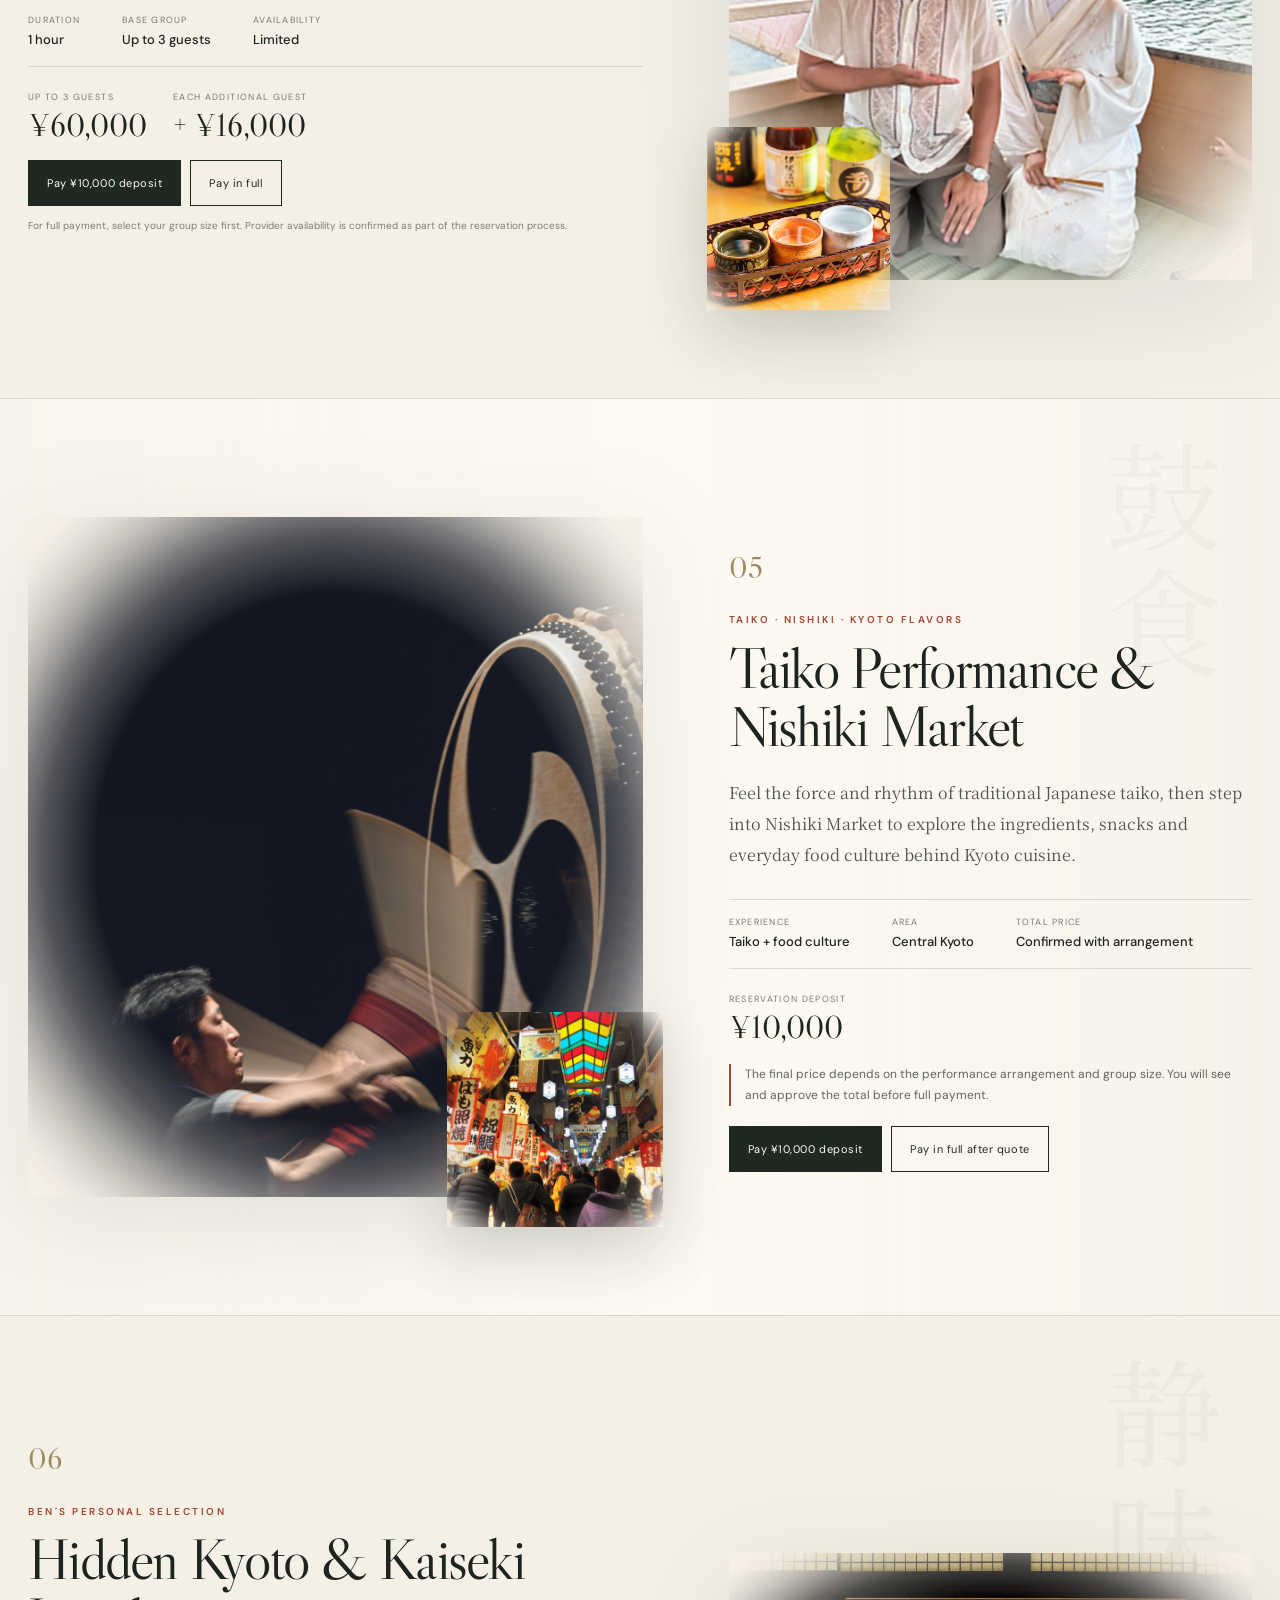
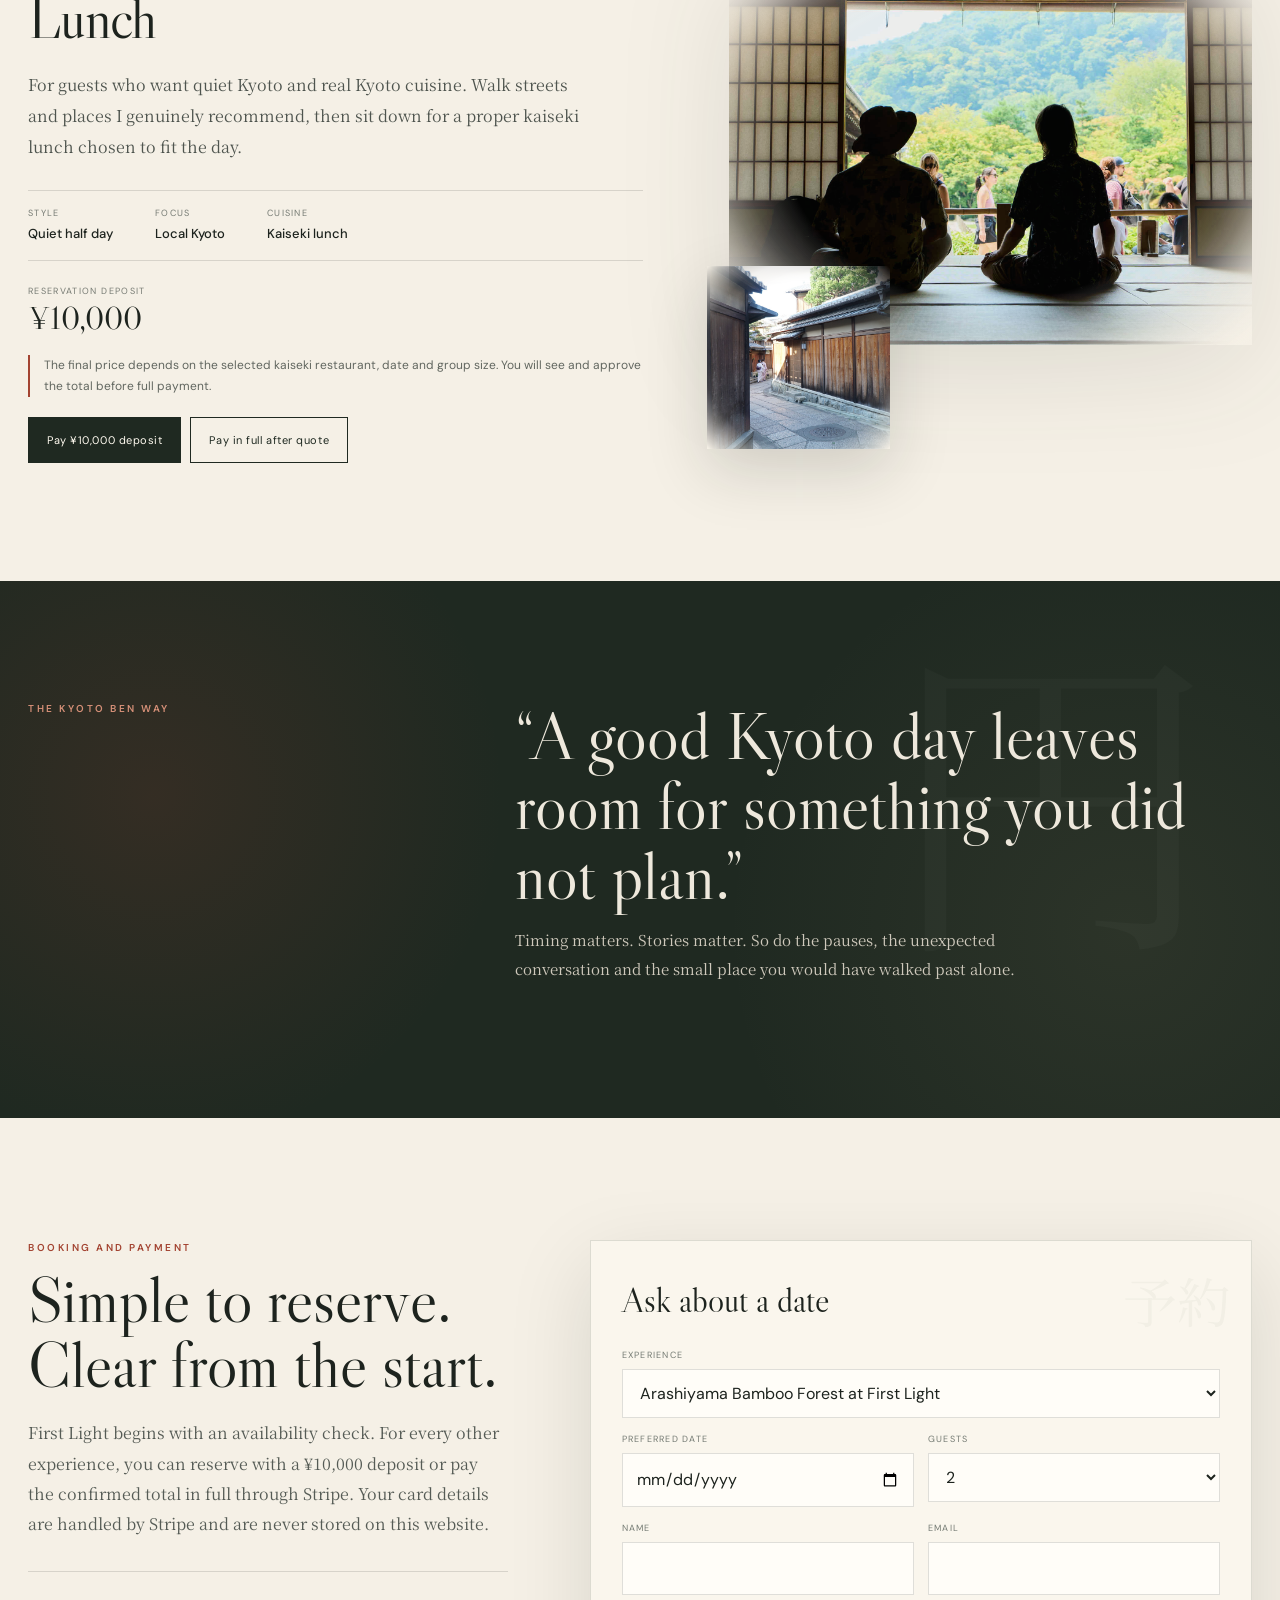
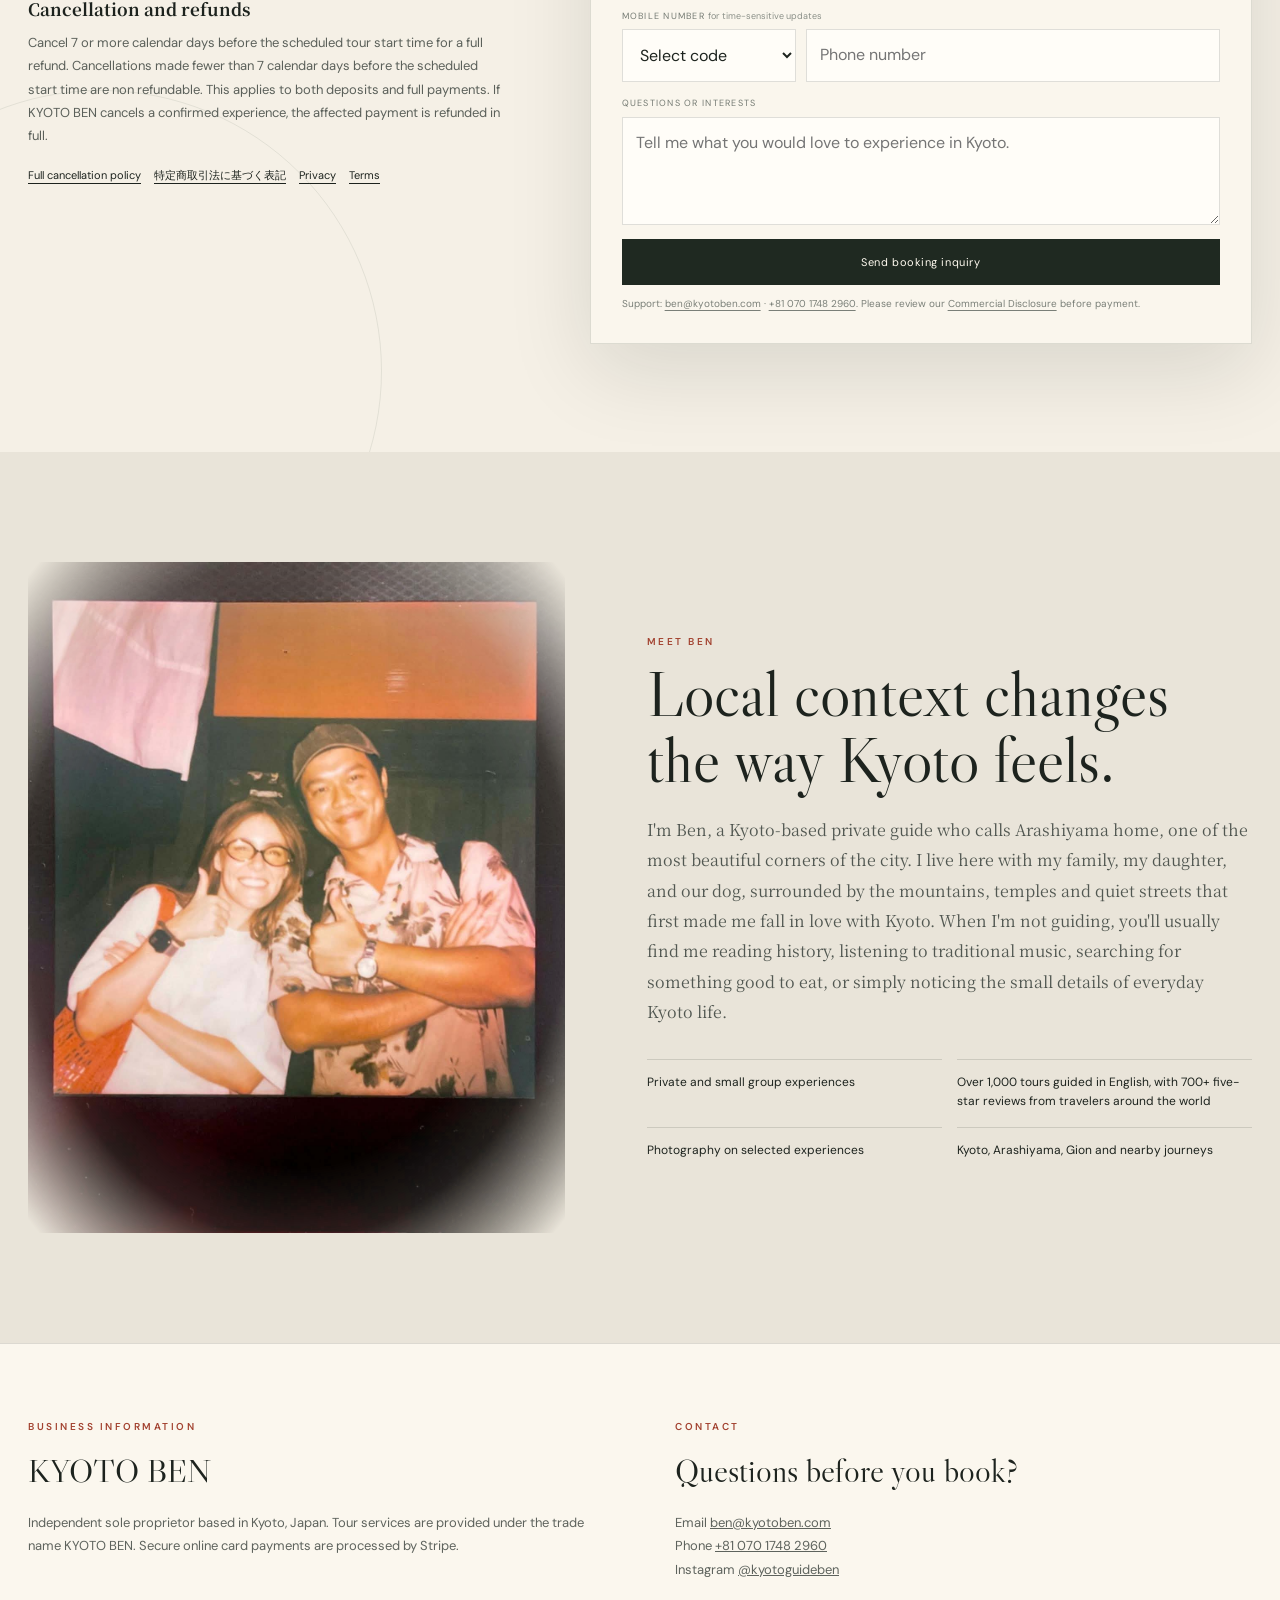
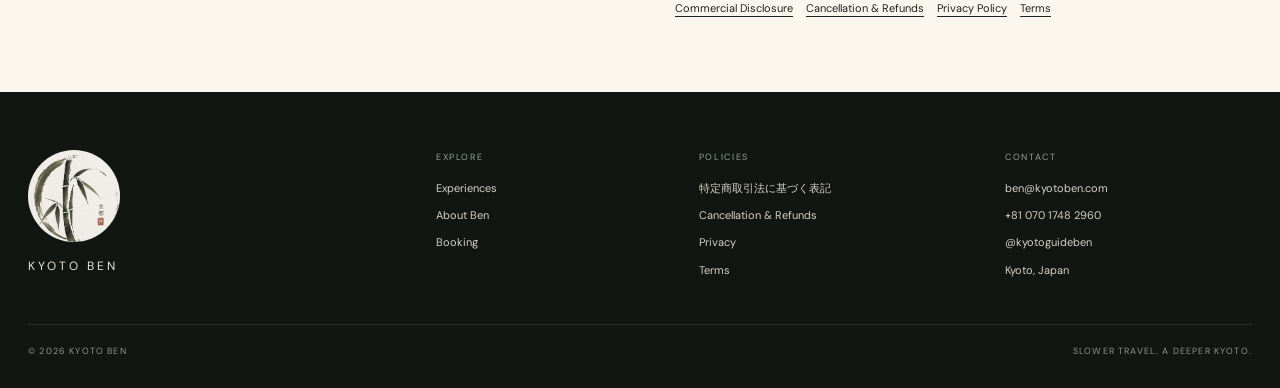
==== commit a659321d: "Update index.html" ====
--- a/index.html
+++ b/index.html
@@ -246,7 +246,7 @@
         <div class="visual"><div class="main-img soft"><img src="assets/photos/02-west-east-main.jpg" data-photo="west-east-main" alt="Kyoto in autumn along the Kamo River"></div><div class="small-img"><img src="assets/photos/02-west-east-small.jpg" data-photo="west-east-small" alt="Nishiki Market in central Kyoto"></div></div>
         <div class="exp-copy"><div class="exp-num">02</div><div class="eyebrow">Private full day</div><h3>Kyoto West to East</h3><p class="lead">Start among the bamboo in western Kyoto, move through shogun history and Nishiki Market, then enter the old streets and flower districts of Gion.</p>
           <div class="facts"><div class="fact">Route<strong>Arashiyama to Gion</strong></div><div class="fact">Style<strong>Private full day</strong></div><div class="fact">Included<strong>One Kyoto drink or sweet</strong></div></div>
-          <div class="pricebox"><div class="priceblock"><small>Private full day</small><strong>¥40,000</strong></div></div>
+          <div class="pricebox"><div class="priceblock"><small>Private full day</small><strong>¥50,000</strong></div></div>
           <div class="included">Includes one of Ben's recommended Kyoto drinks or traditional sweets along the way.</div>
           <div class="actions"><button class="btn pay" data-key="westToEast" data-mode="deposit">Pay ¥10,000 deposit</button><button class="btn ghost pay" data-key="westToEast" data-mode="full">Pay in full</button></div>
           <div class="fine">The deposit is part of the total price. It is not an additional fee.</div>
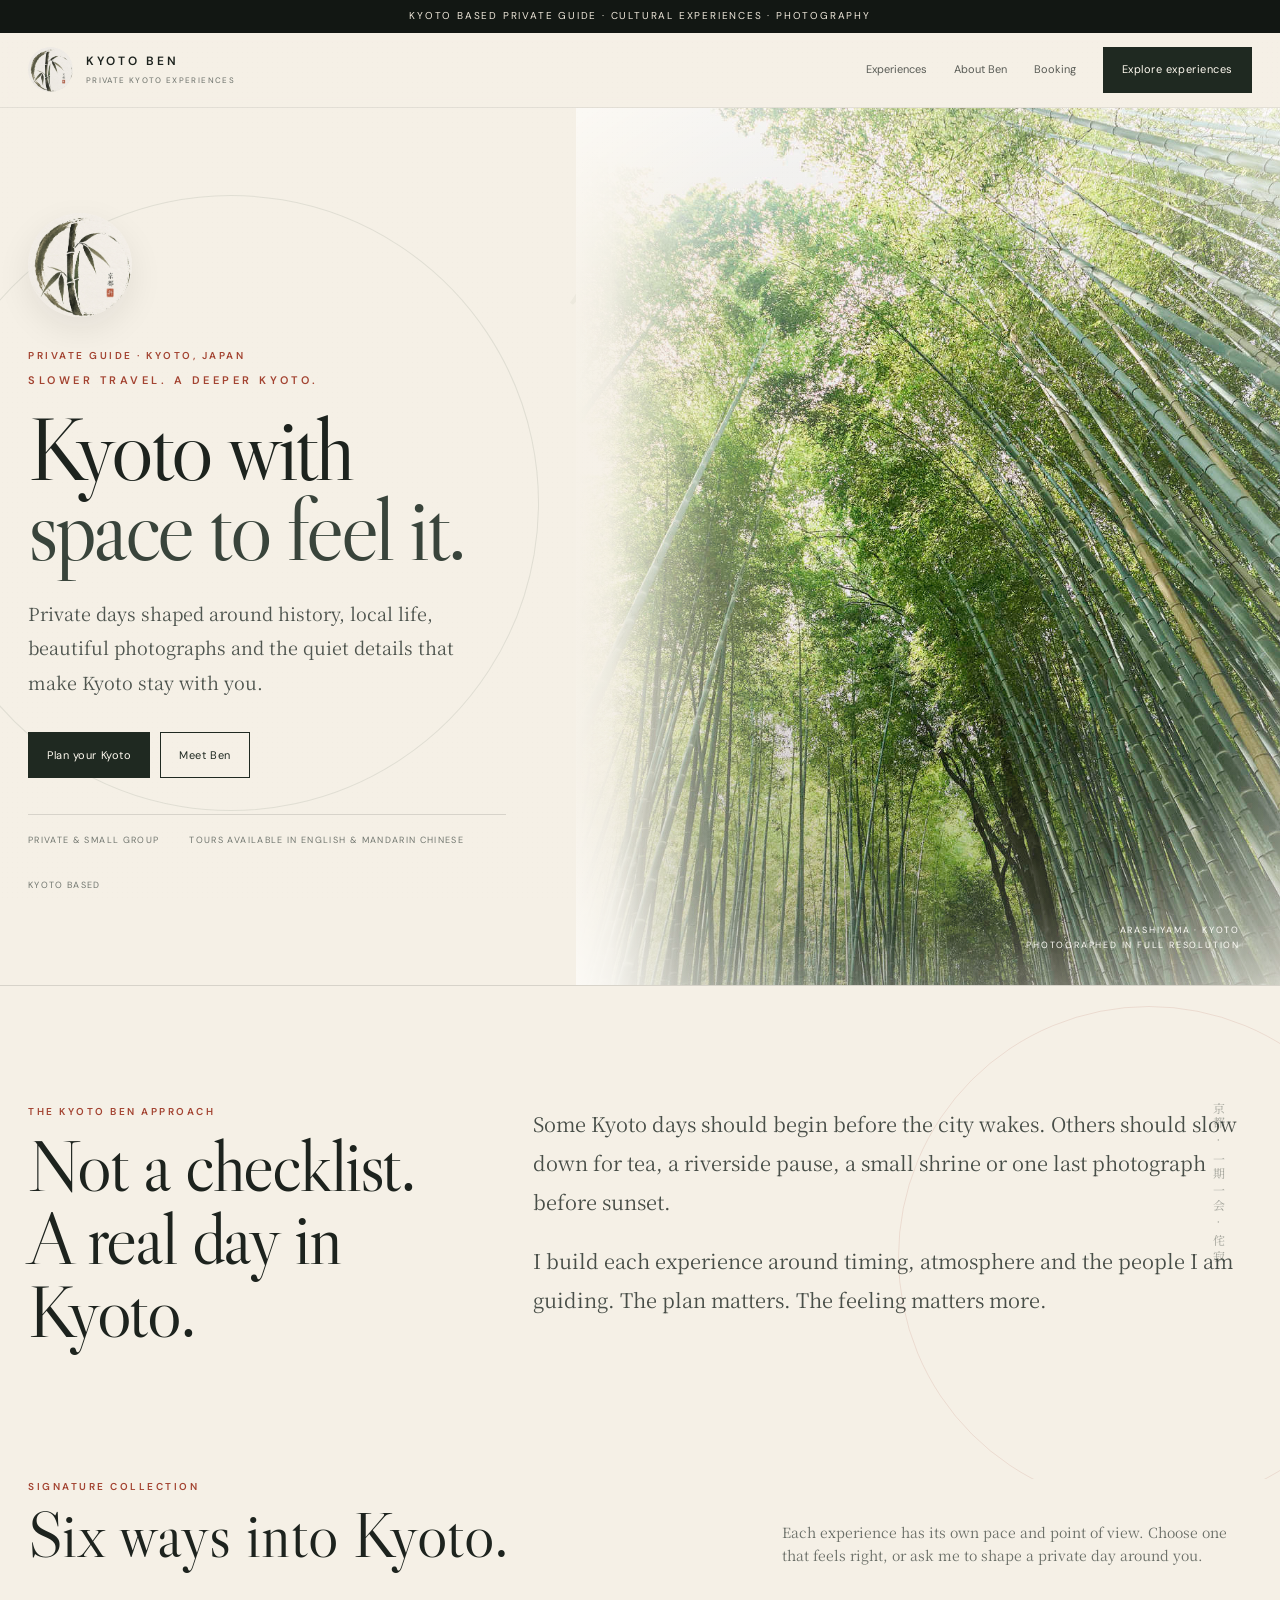
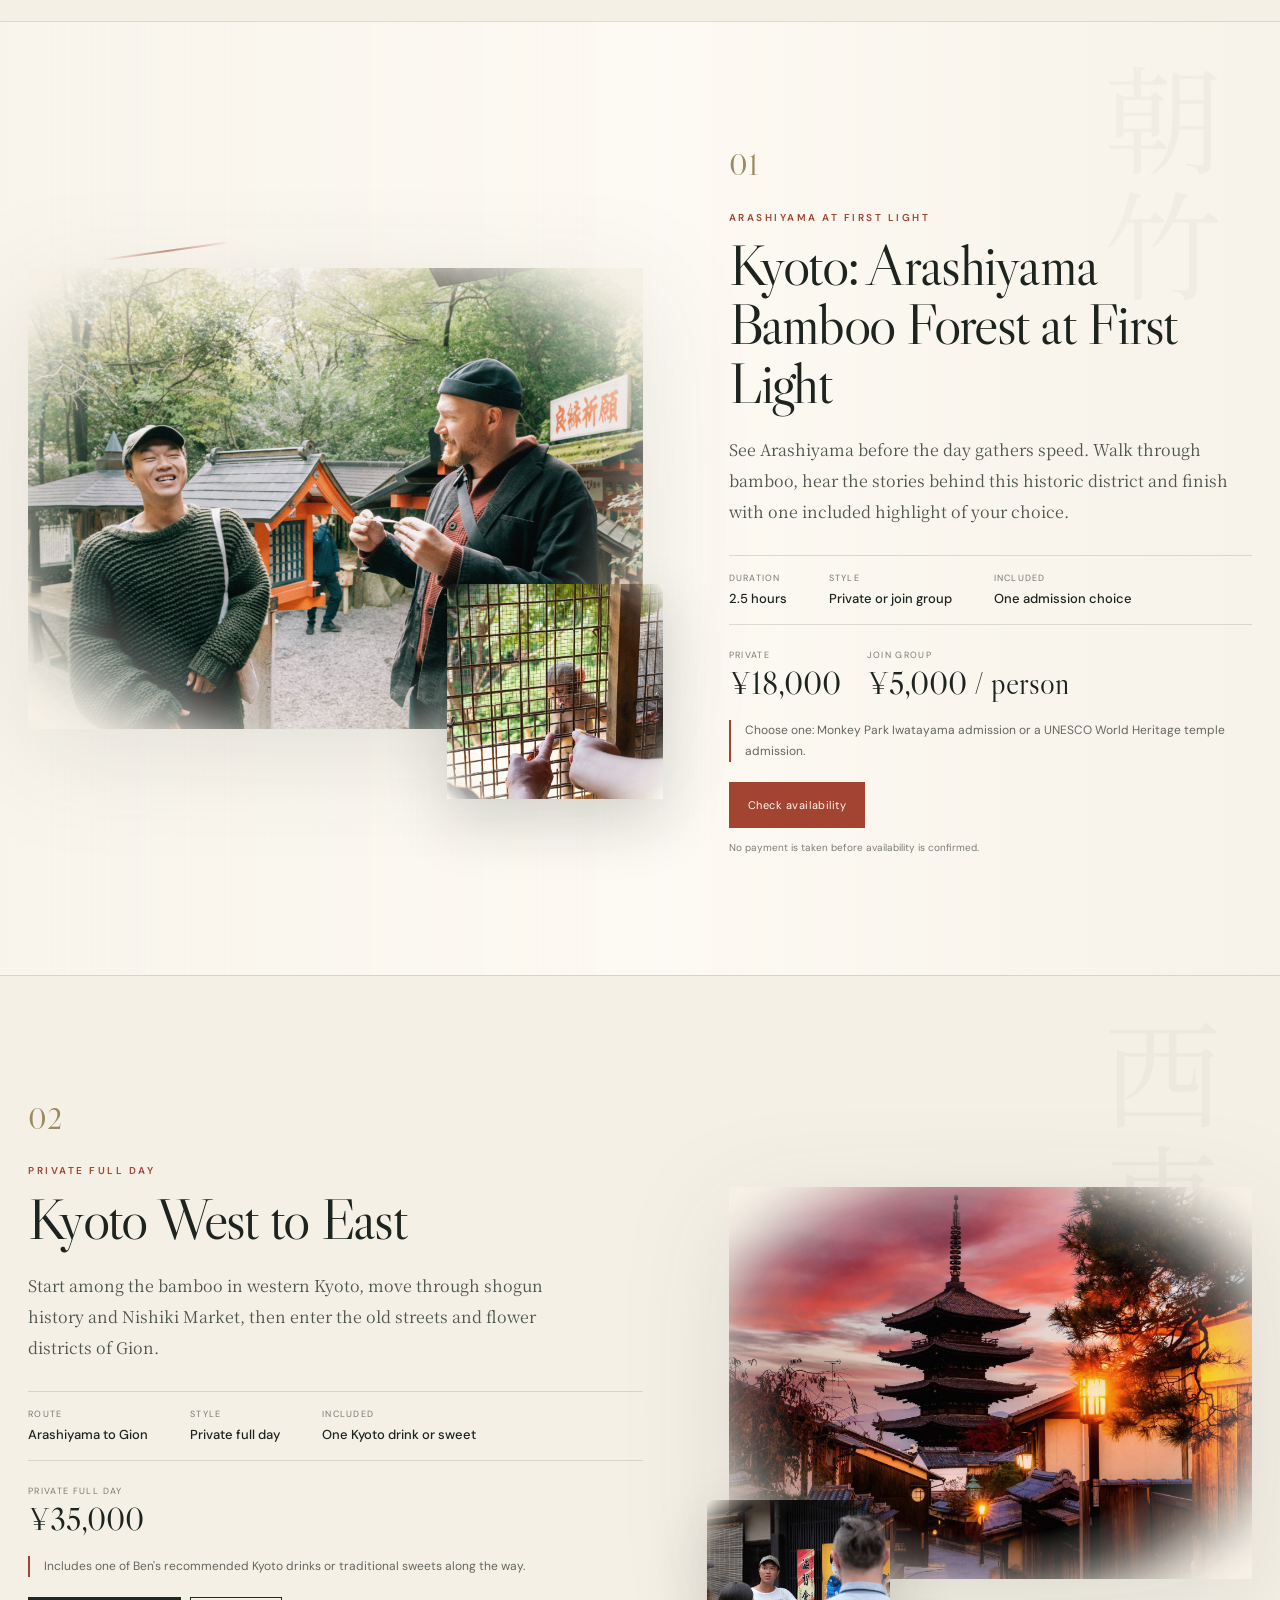
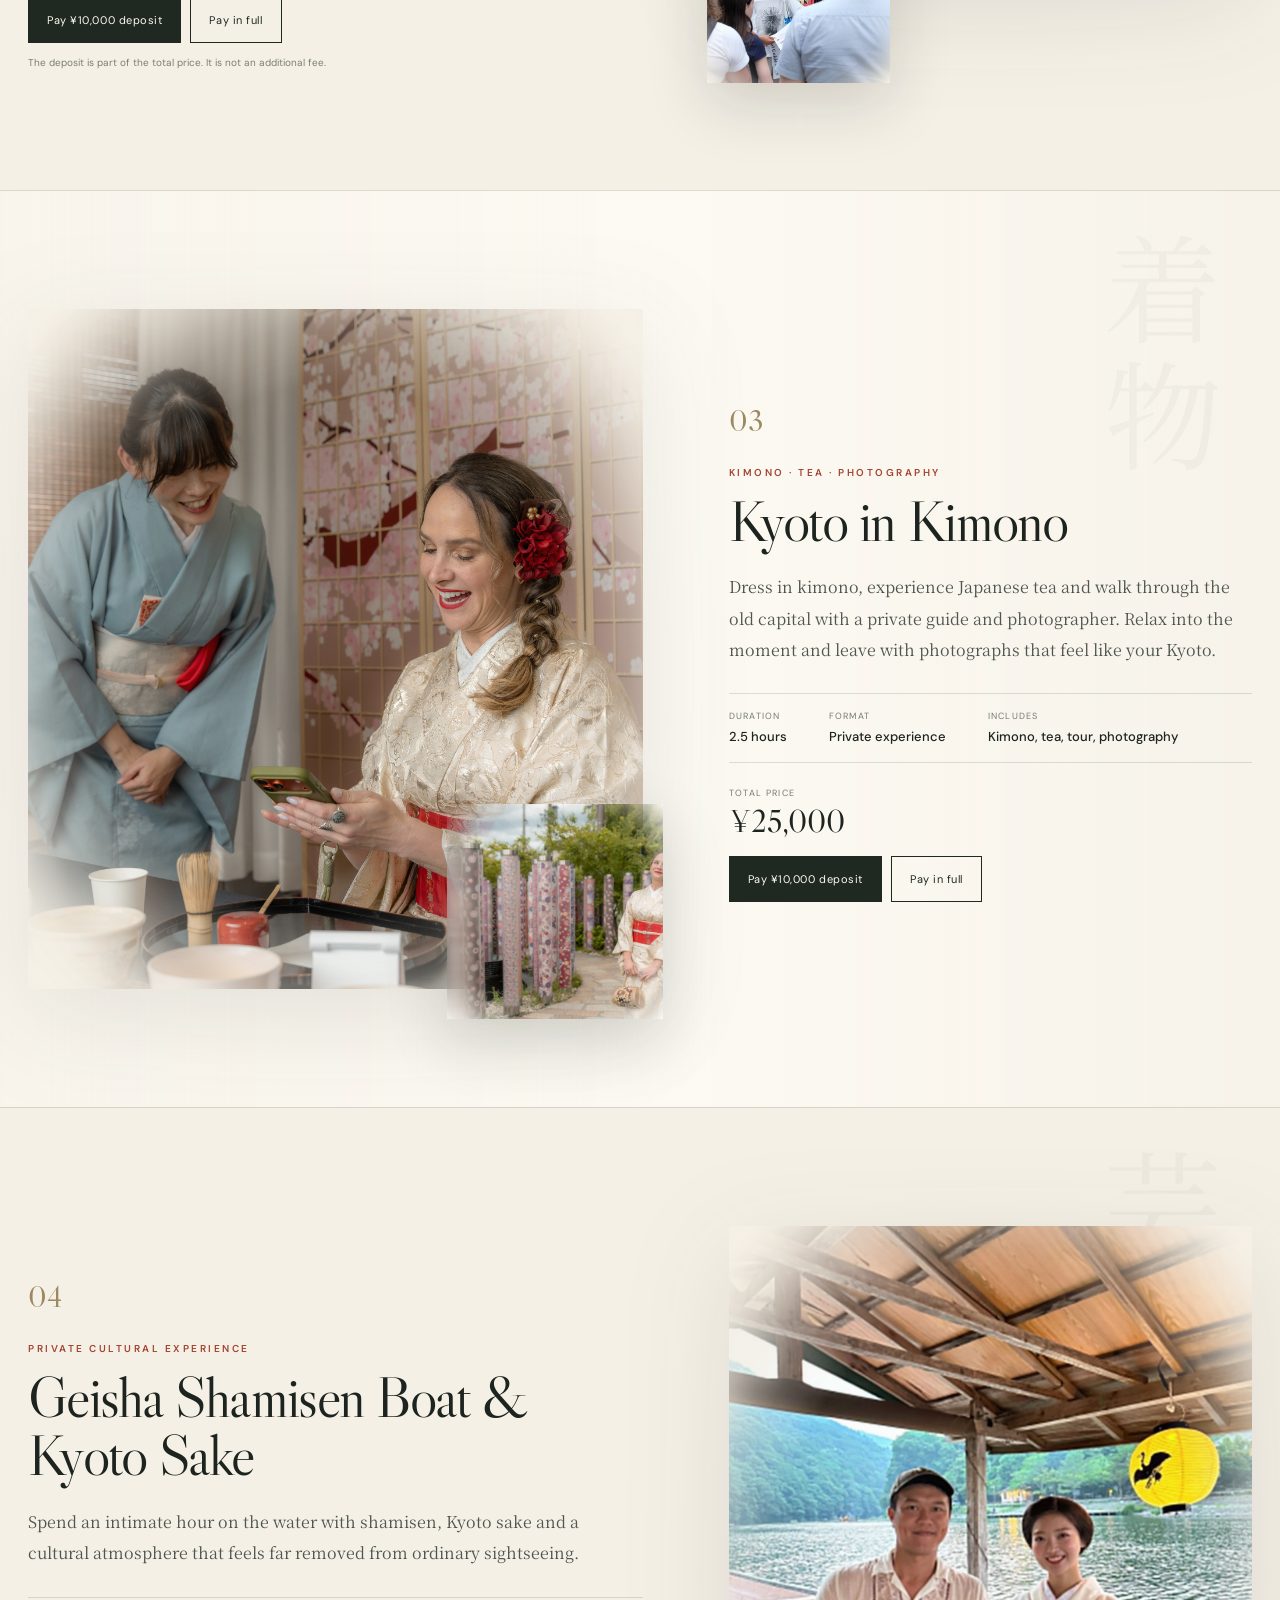
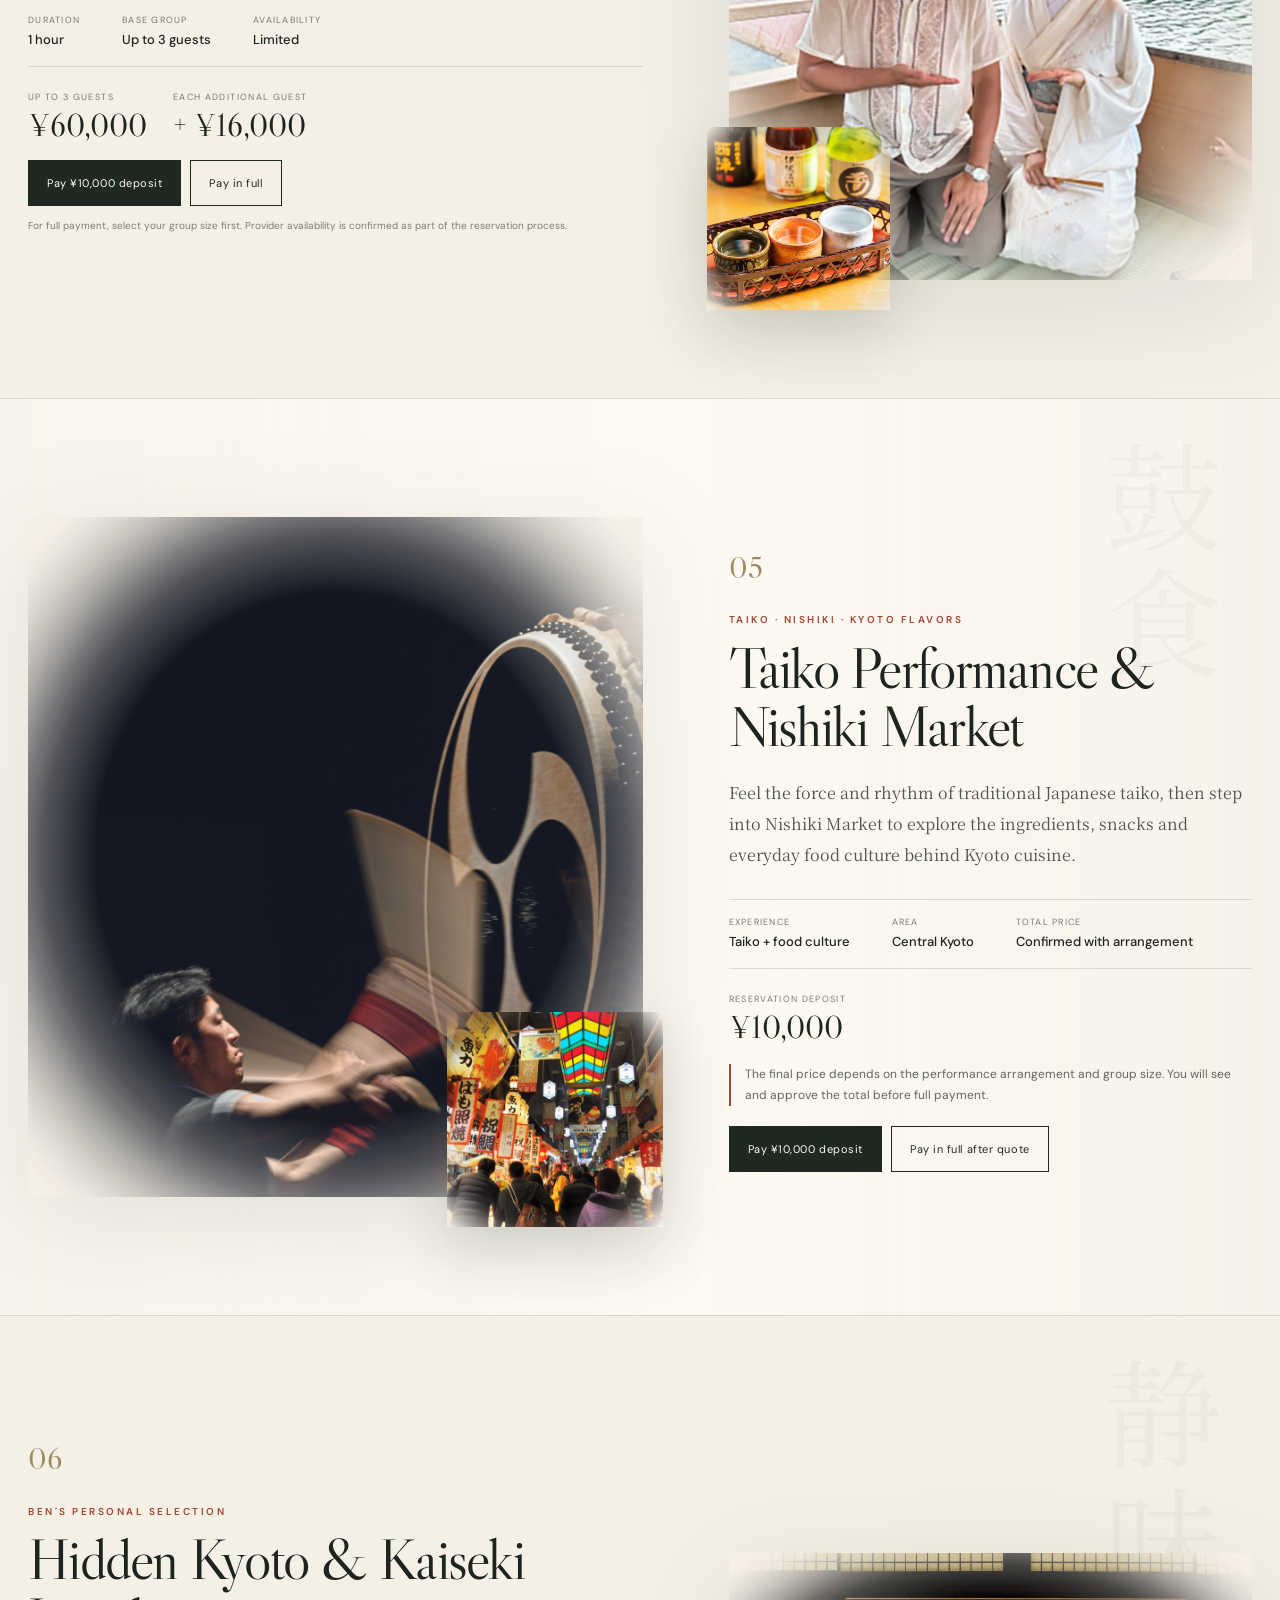
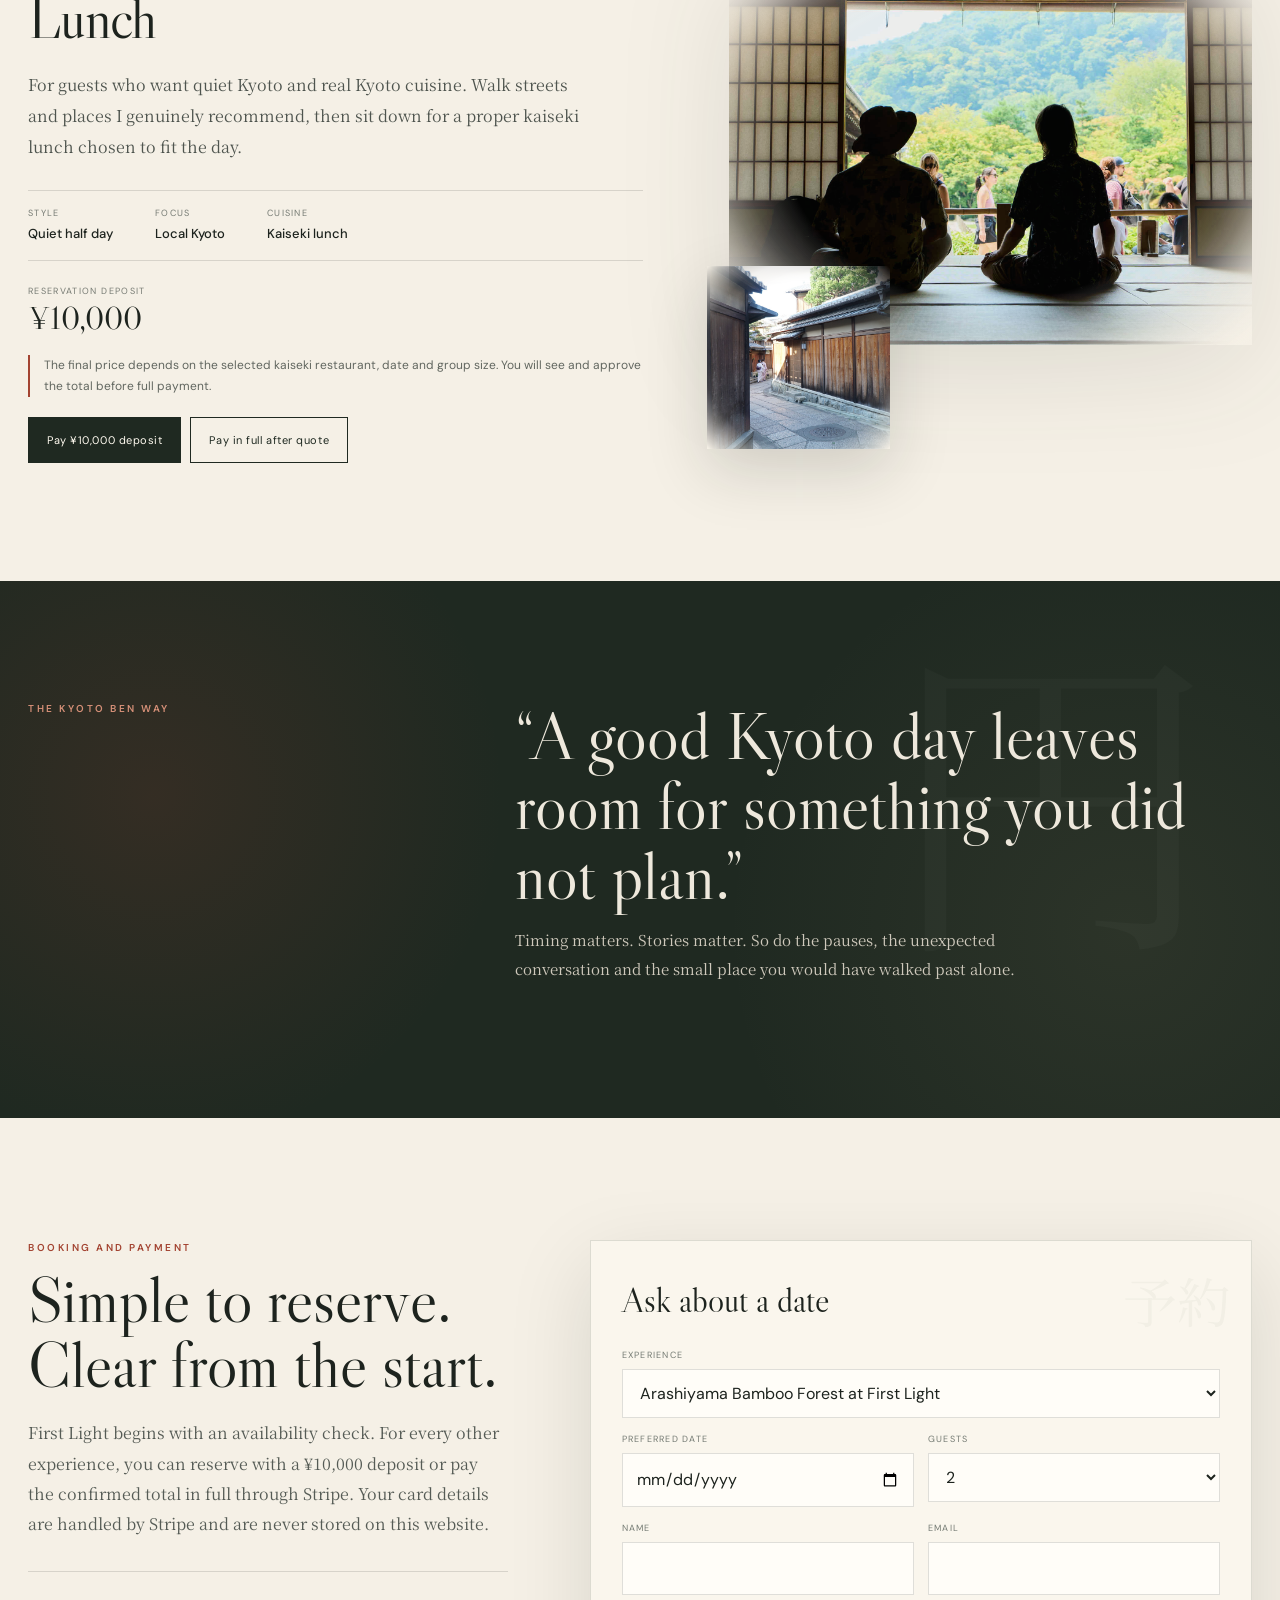
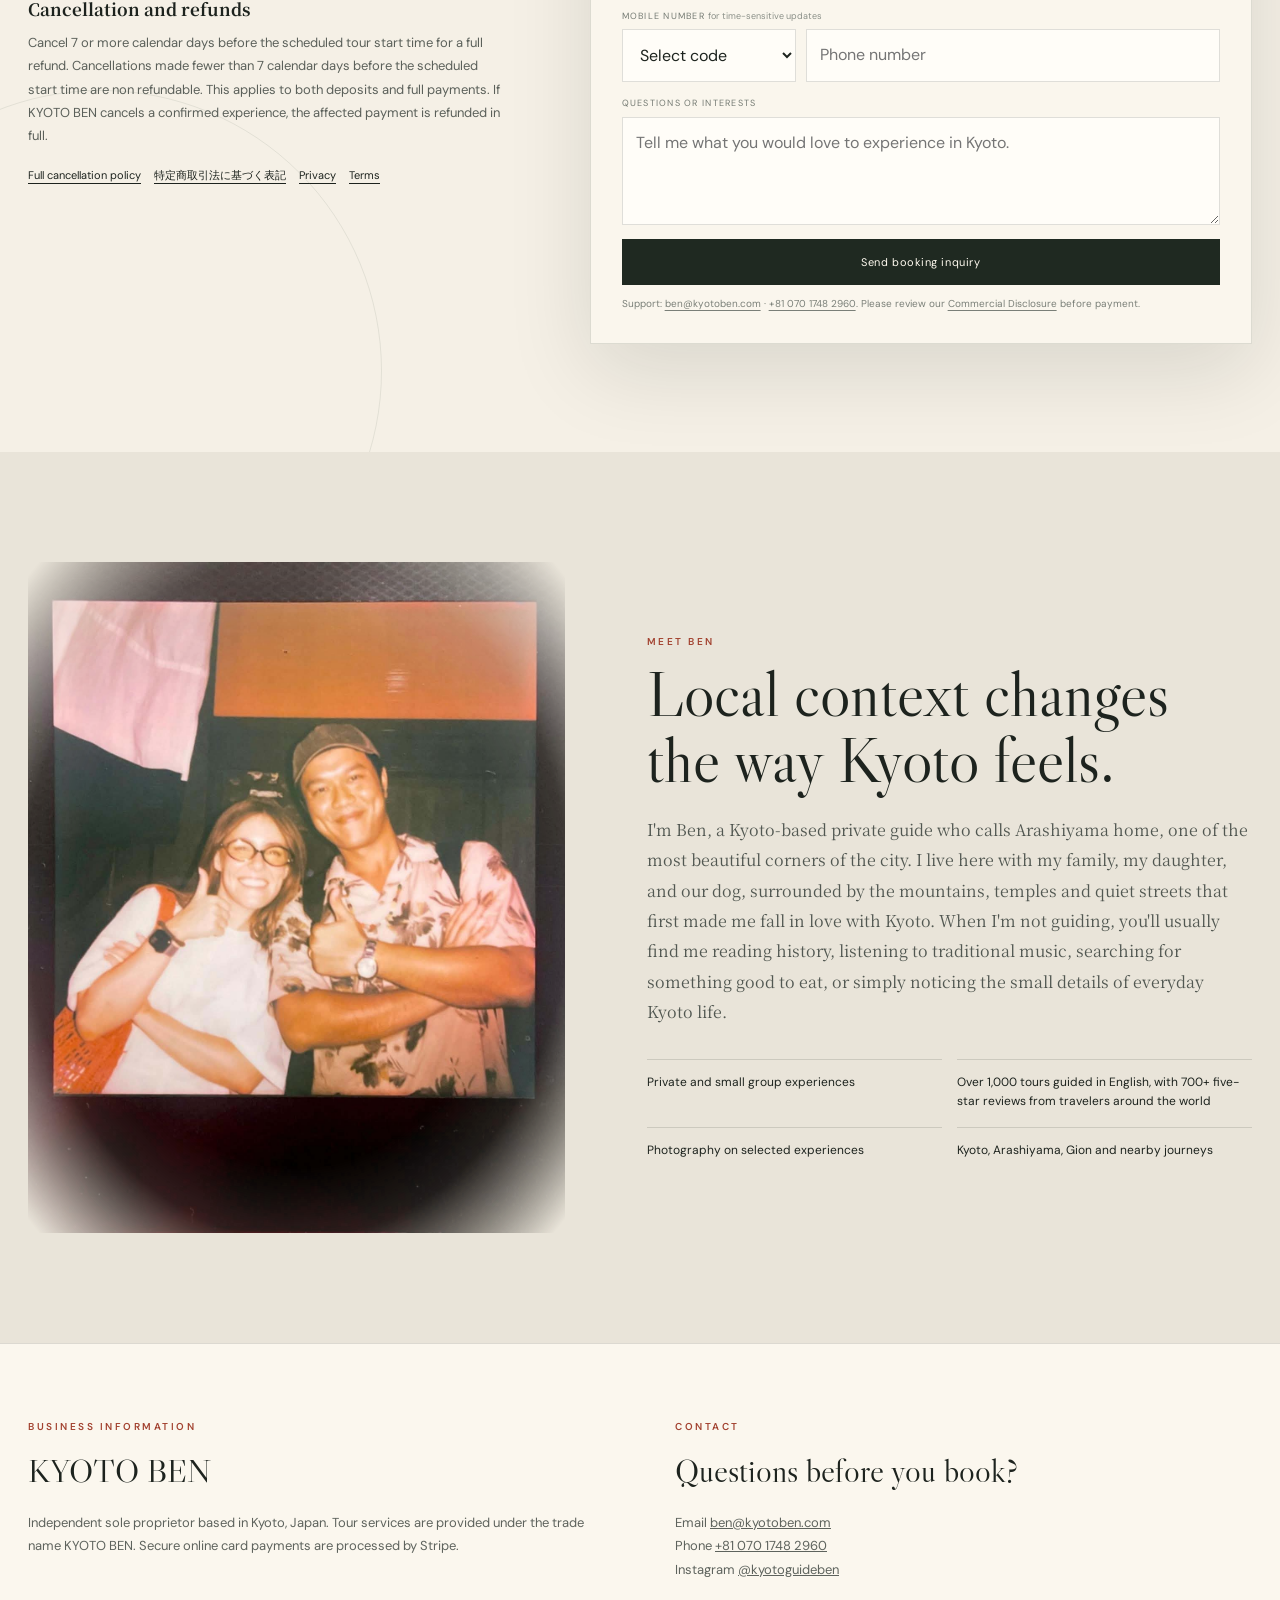
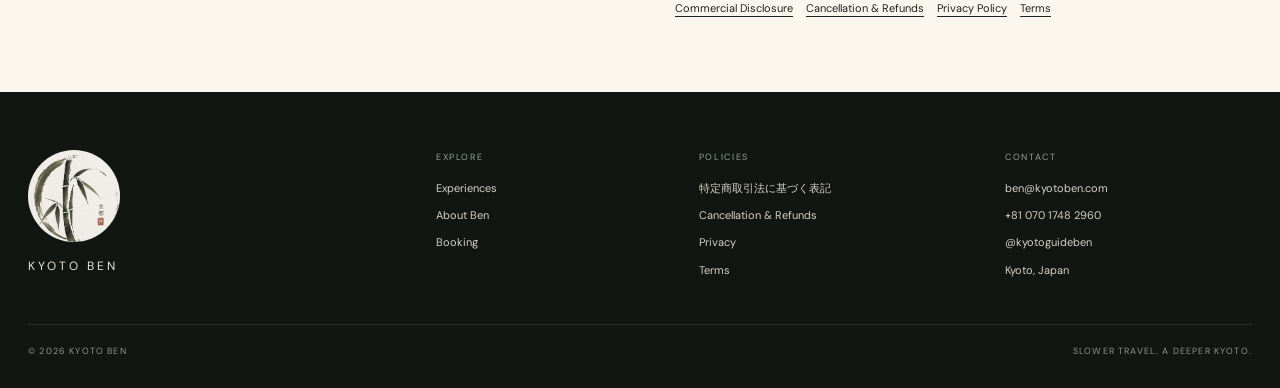
==== commit ad8a0697: "Update index.html" ====
--- a/index.html
+++ b/index.html
@@ -246,7 +246,7 @@
         <div class="visual"><div class="main-img soft"><img src="assets/photos/02-west-east-main.jpg" data-photo="west-east-main" alt="Kyoto in autumn along the Kamo River"></div><div class="small-img"><img src="assets/photos/02-west-east-small.jpg" data-photo="west-east-small" alt="Nishiki Market in central Kyoto"></div></div>
         <div class="exp-copy"><div class="exp-num">02</div><div class="eyebrow">Private full day</div><h3>Kyoto West to East</h3><p class="lead">Start among the bamboo in western Kyoto, move through shogun history and Nishiki Market, then enter the old streets and flower districts of Gion.</p>
           <div class="facts"><div class="fact">Route<strong>Arashiyama to Gion</strong></div><div class="fact">Style<strong>Private full day</strong></div><div class="fact">Included<strong>One Kyoto drink or sweet</strong></div></div>
-          <div class="pricebox"><div class="priceblock"><small>Private full day</small><strong>¥50,000</strong></div></div>
+          <div class="pricebox"><div class="priceblock"><small>Private full day</small><strong>¥35,000</strong></div></div>
           <div class="included">Includes one of Ben's recommended Kyoto drinks or traditional sweets along the way.</div>
           <div class="actions"><button class="btn pay" data-key="westToEast" data-mode="deposit">Pay ¥10,000 deposit</button><button class="btn ghost pay" data-key="westToEast" data-mode="full">Pay in full</button></div>
           <div class="fine">The deposit is part of the total price. It is not an additional fee.</div>
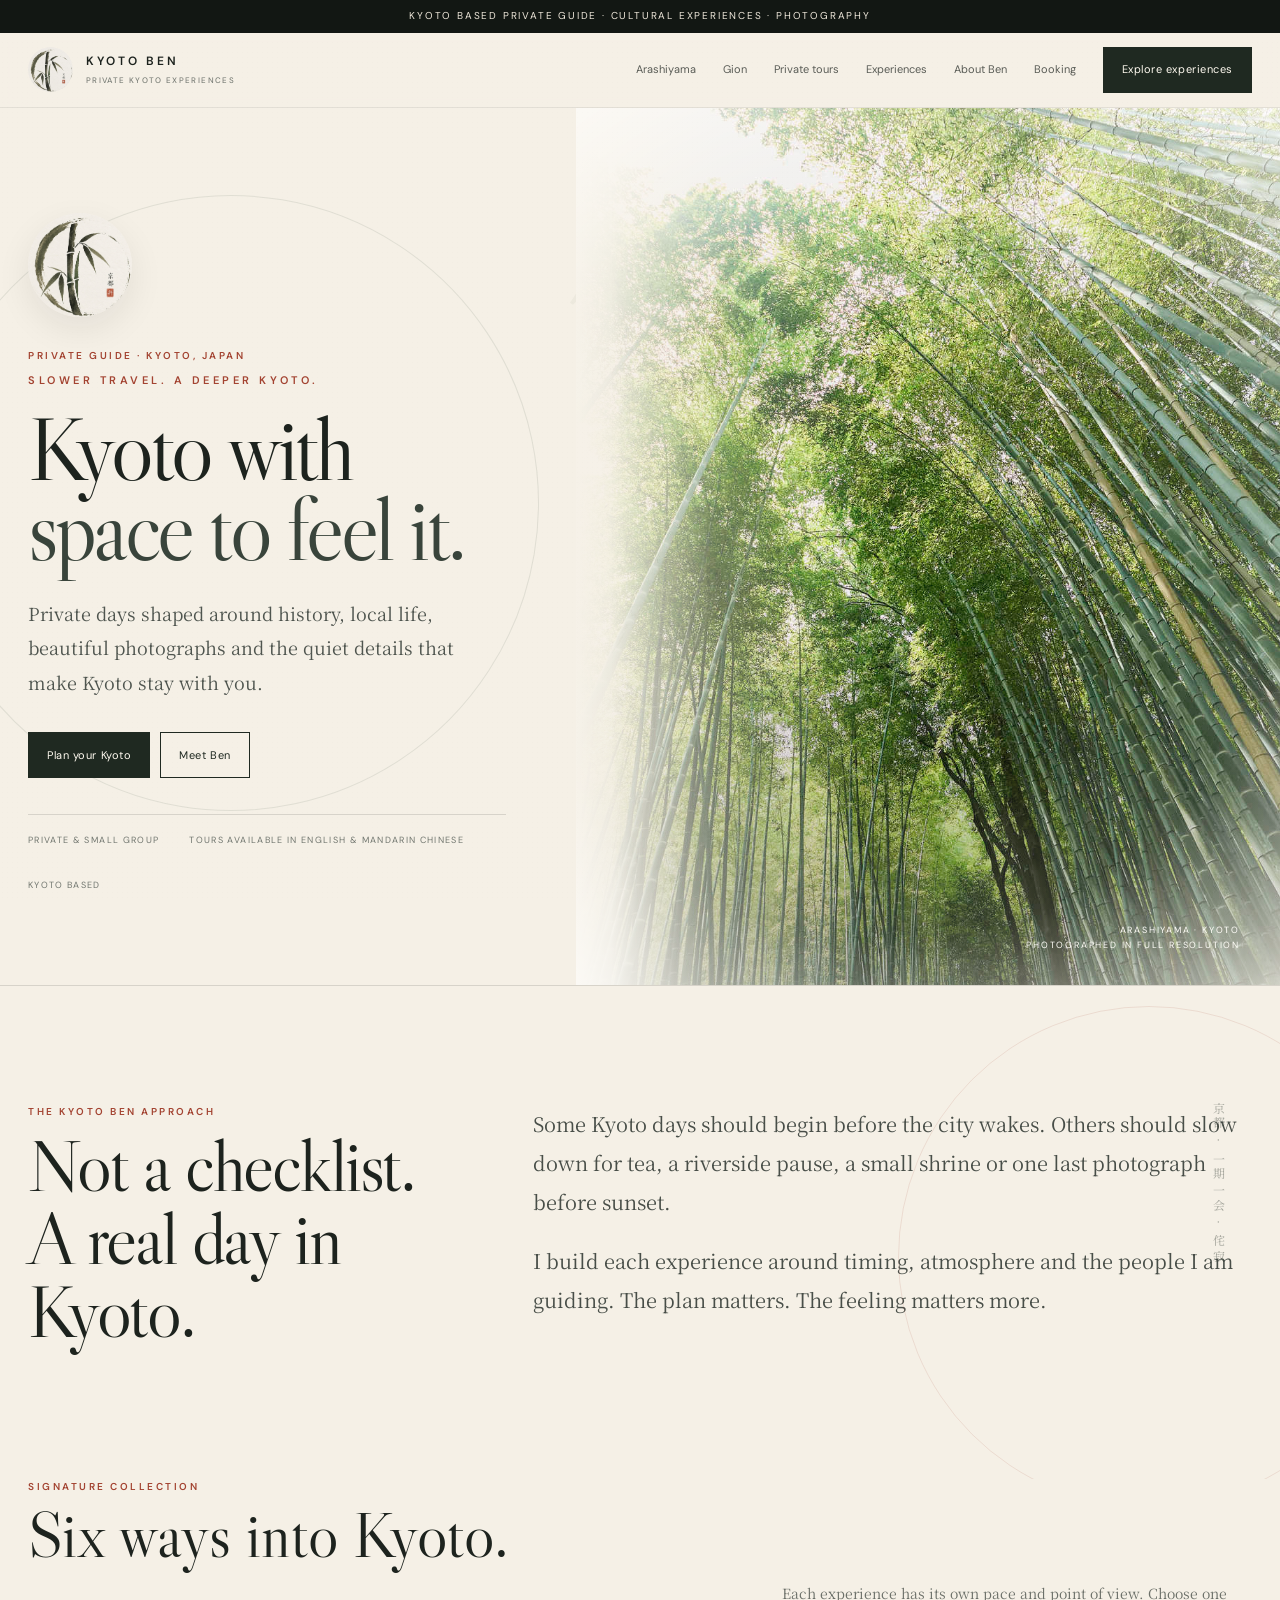
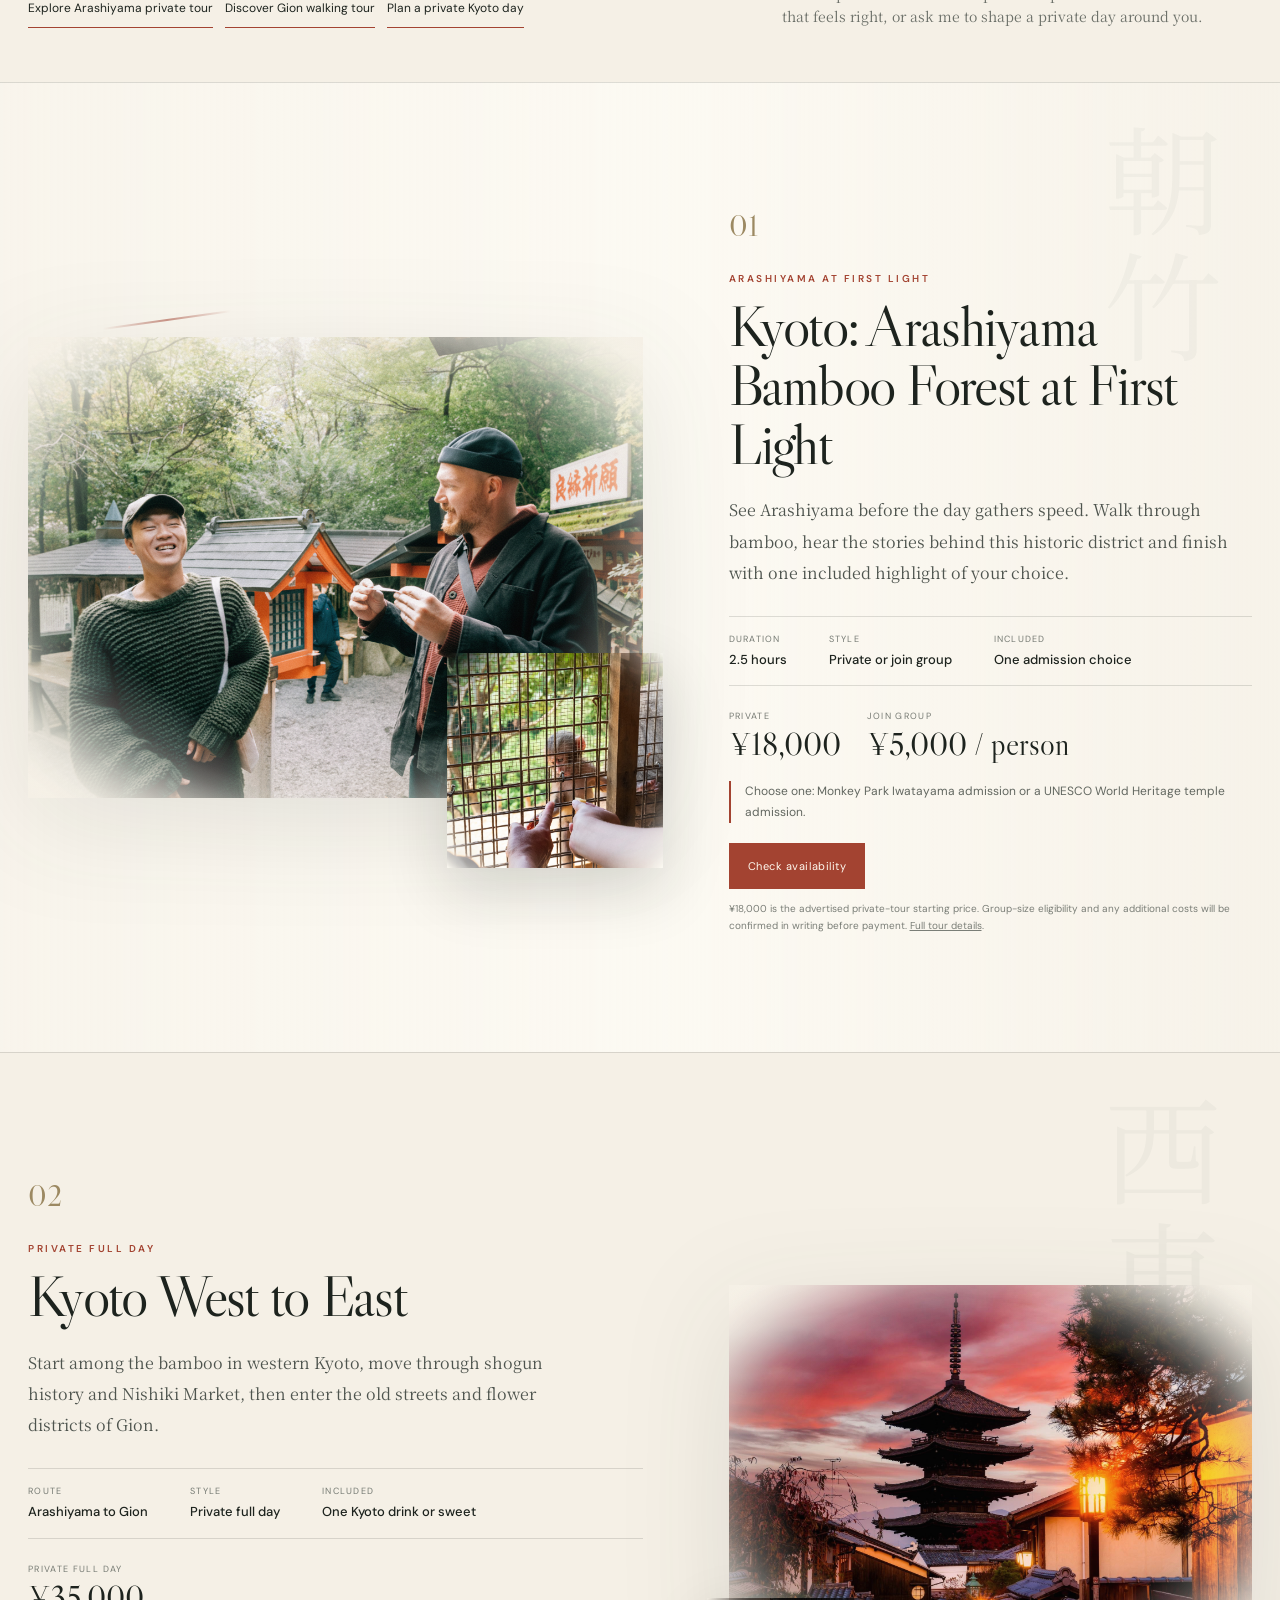
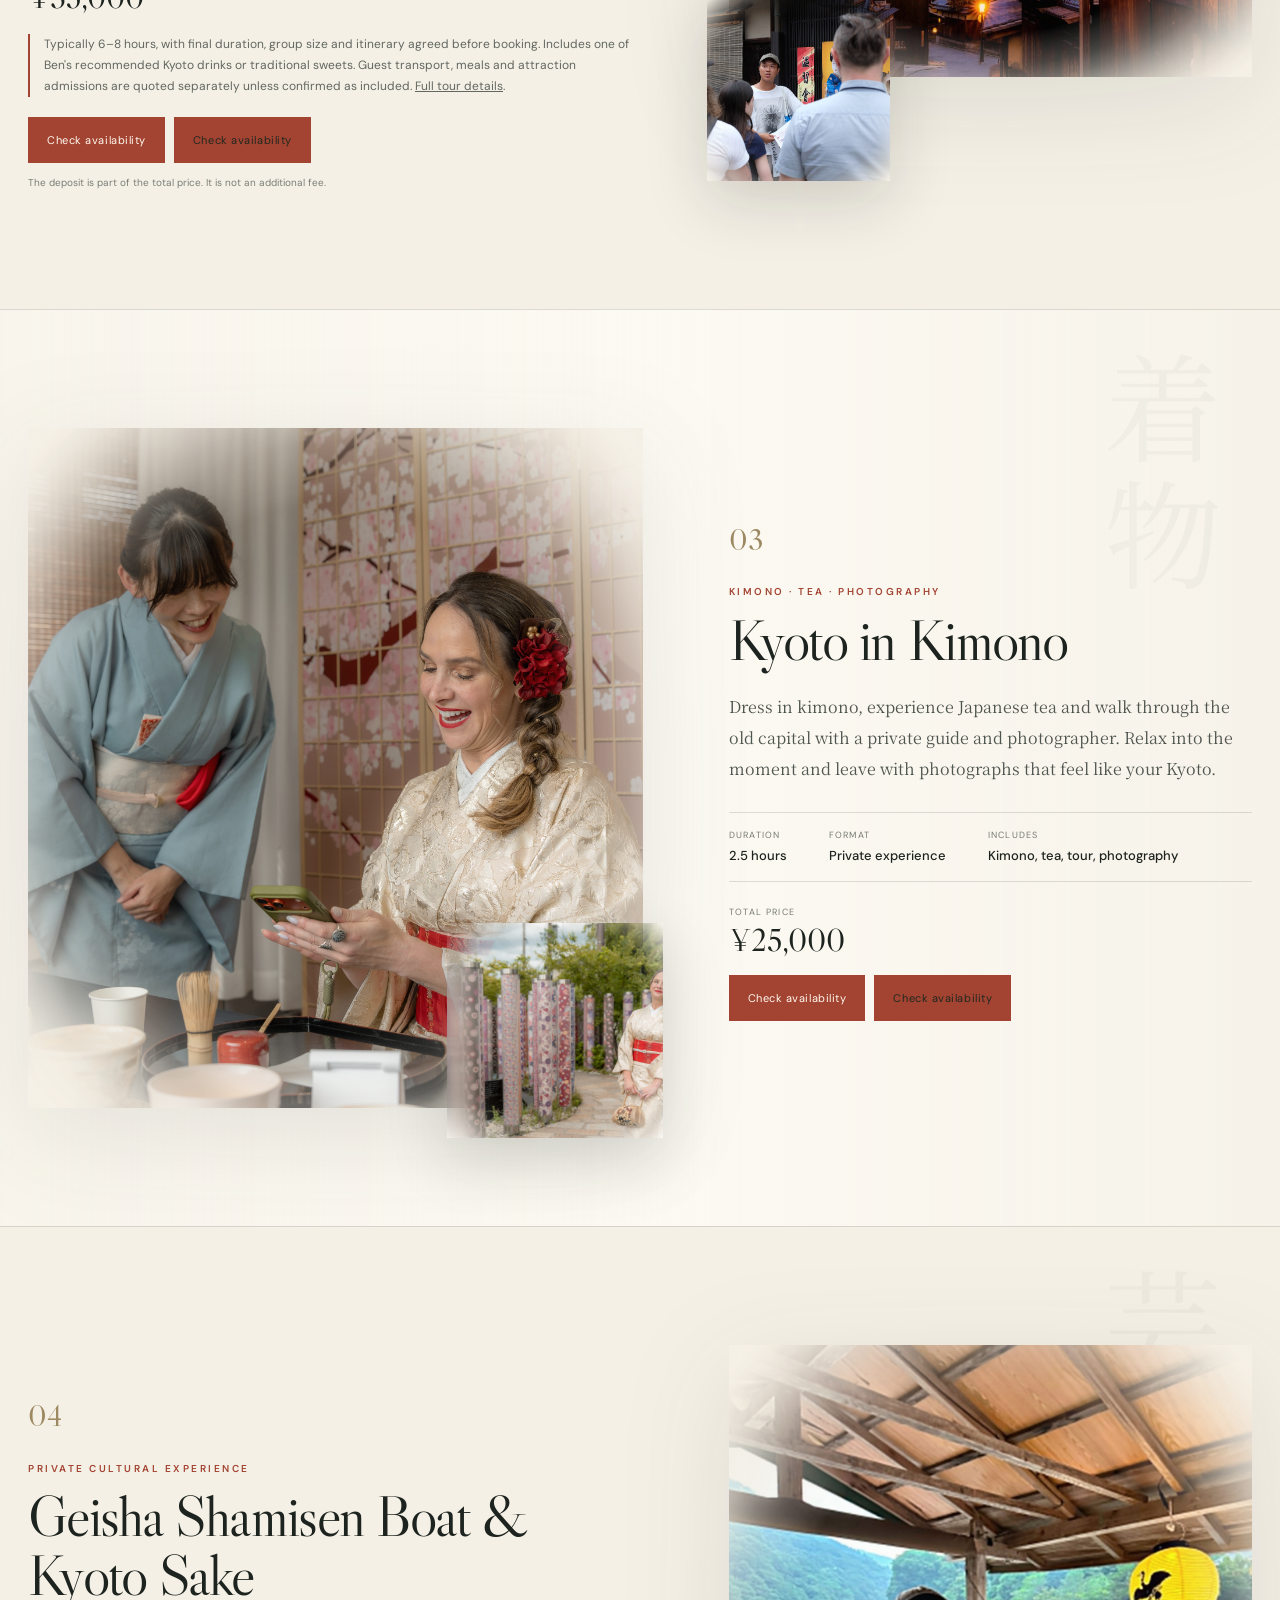
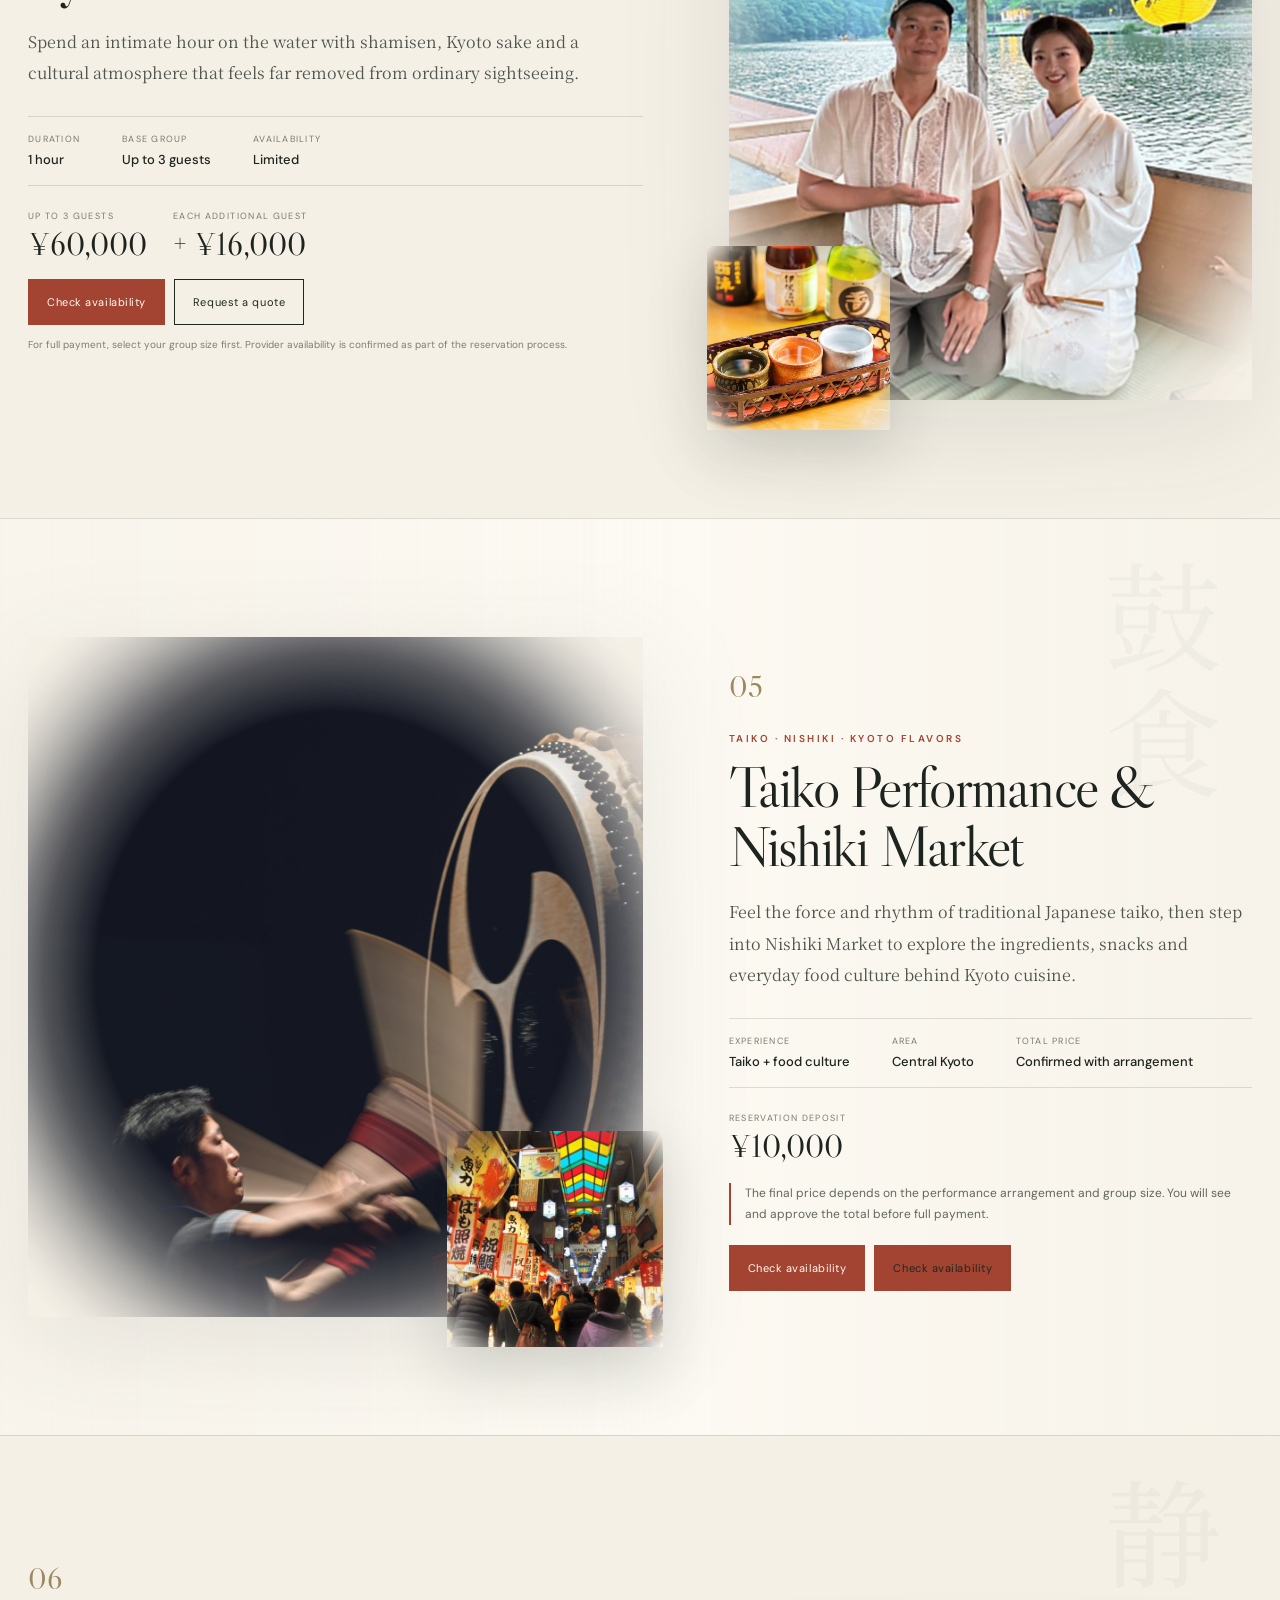
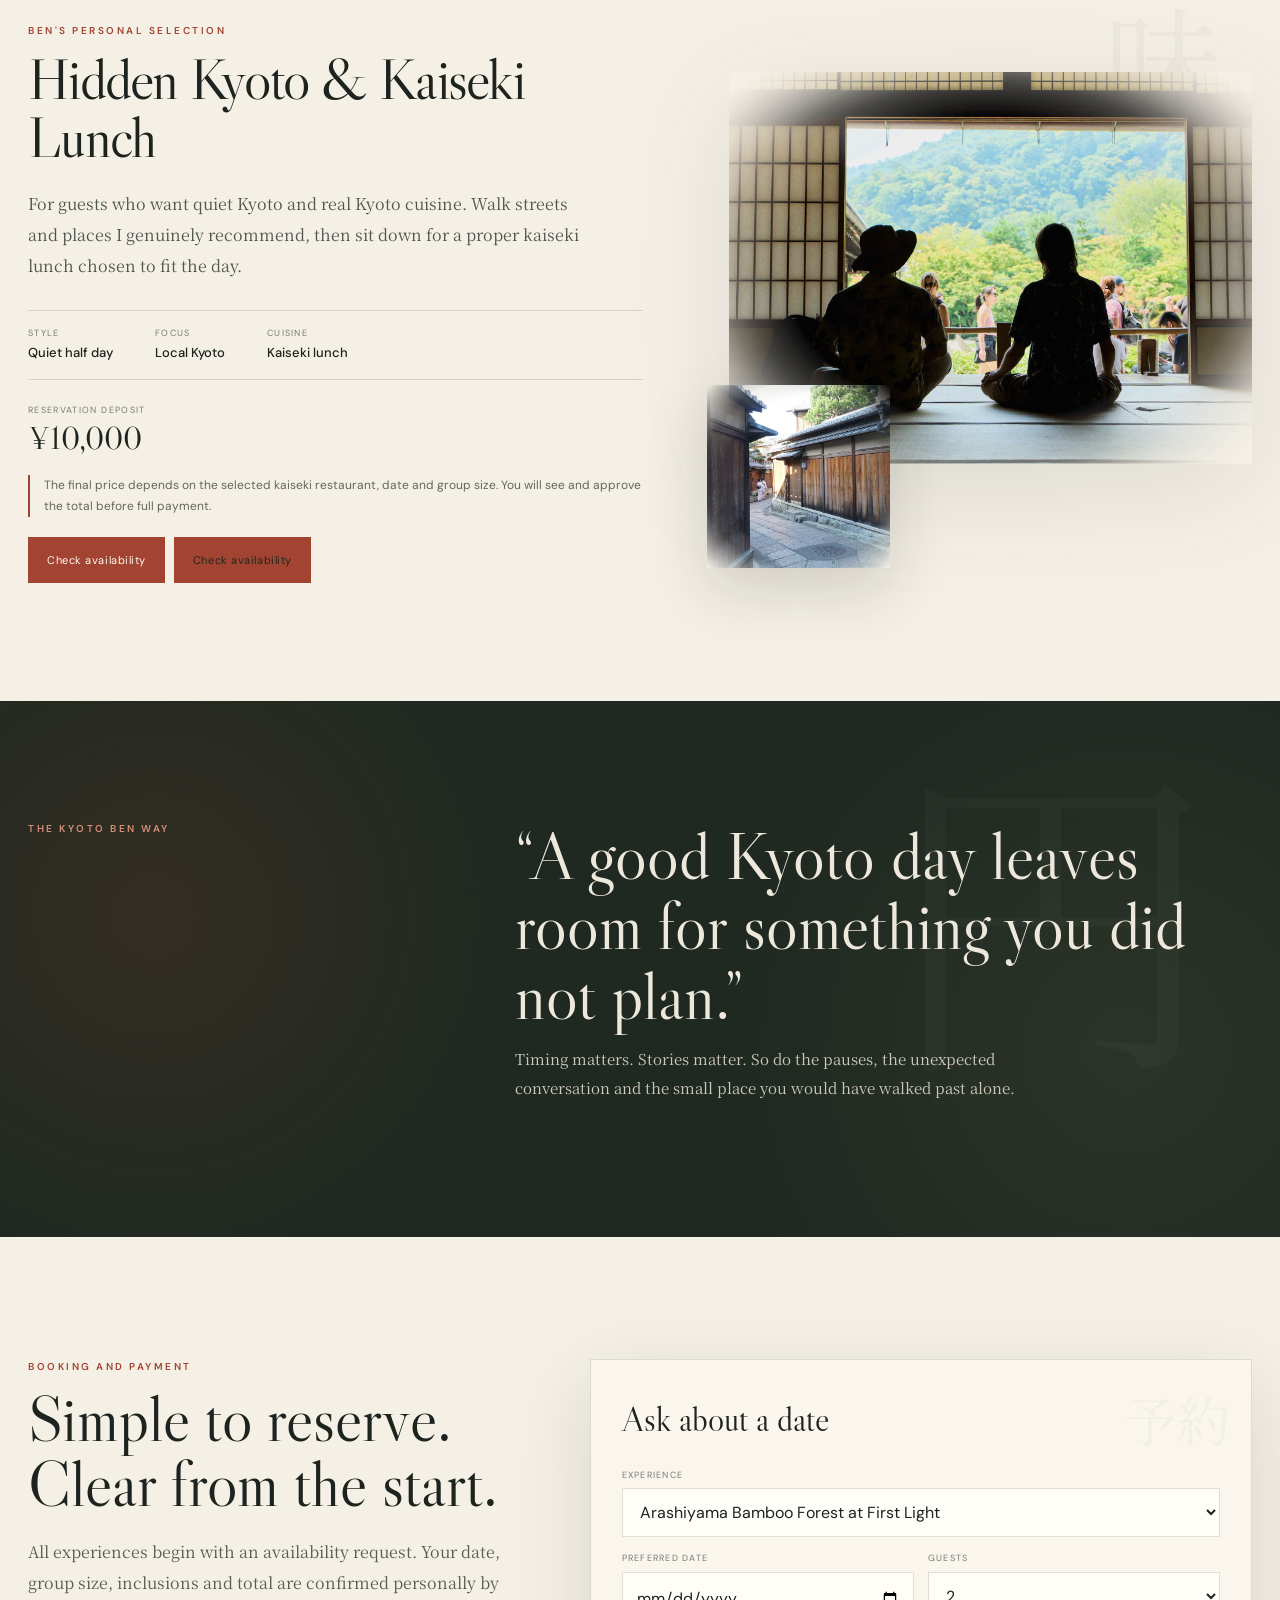
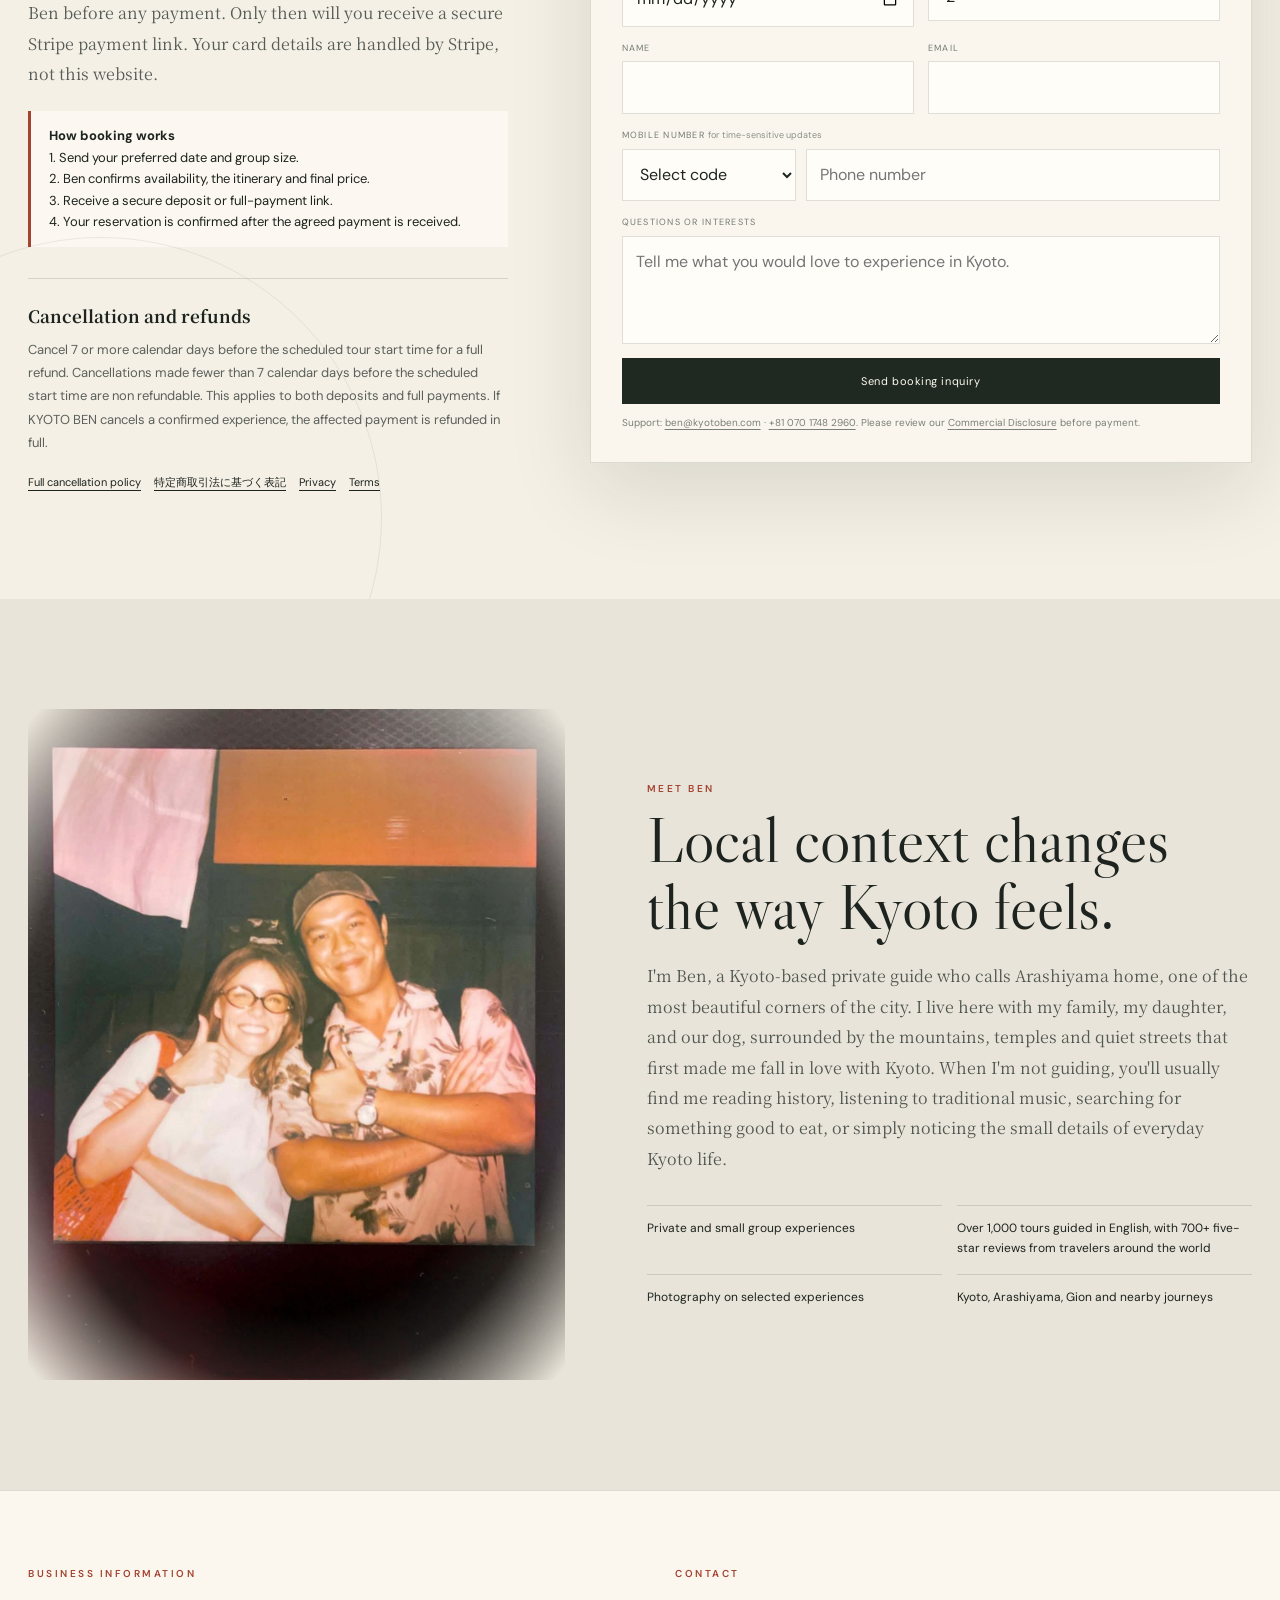
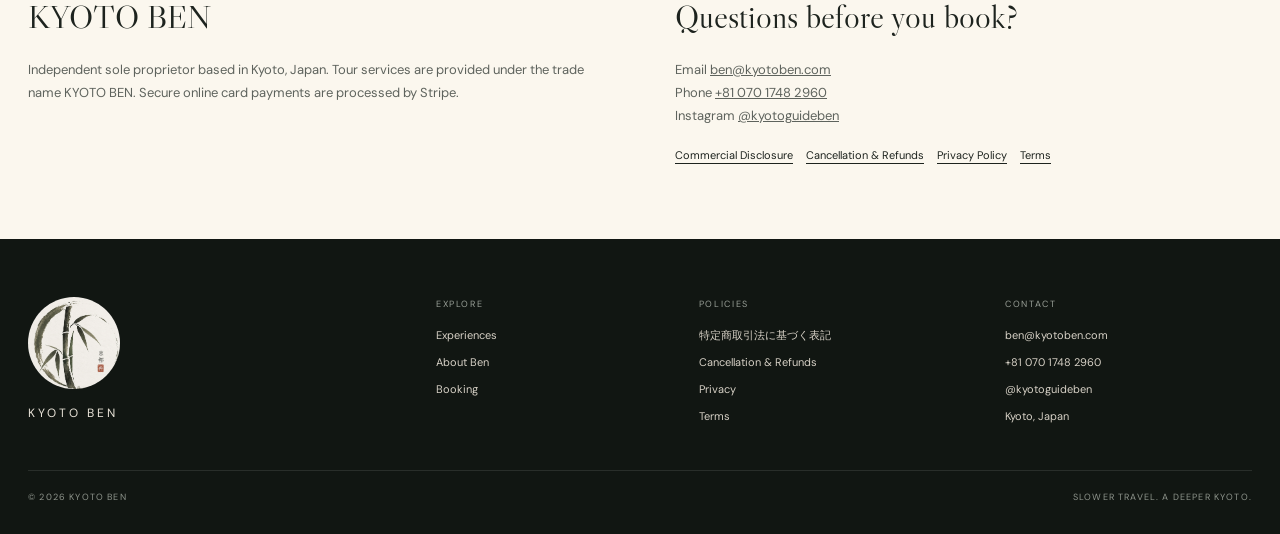
==== commit bb908b29: "11/9" ====
--- a/index.html
+++ b/index.html
@@ -5,6 +5,8 @@
   <meta name="viewport" content="width=device-width, initial-scale=1">
   <title>KYOTO BEN | Private Kyoto Experiences</title>
   <meta name="description" content="Private Kyoto experiences with Ben. Arashiyama at first light, Kyoto from west to east, kimono and tea, geisha shamisen boat, taiko and quiet Kyoto with kaiseki.">
+  <link rel="canonical" href="https://kyotoben.com/">
+  <meta name="robots" content="index,follow,max-image-preview:large">
   <meta property="og:title" content="KYOTO BEN | Private Kyoto Experiences">
   <meta property="og:description" content="Slower travel. A deeper Kyoto.">
   <meta property="og:type" content="website">
@@ -189,6 +191,11 @@
     @media(max-width:620px){
       .wrap{width:min(100% - 30px,1240px)}.topnote{font-size:8px}.nav{height:66px}.brandword small{display:none}.nav .btn{padding:10px 13px;min-height:40px}.hero h1{font-size:58px}.hero p{font-size:16px}.hero-art{min-height:460px}.intro{padding:82px 0}.intro-copy{font-size:17px}.collection-head .inner{display:block}.collection-head p{margin-top:18px}.experience{padding:82px 0}.exp-copy h3{font-size:43px}.small-img{width:36%;bottom:-18px}.facts{display:grid;grid-template-columns:1fr 1fr}.fact{margin-right:0}.actions{display:grid}.actions .btn{width:100%}.editorial-break{padding:90px 0}.booking{padding:90px 0}.form-grid{grid-template-columns:1fr}.field.full{grid-column:auto}.phone-row{grid-template-columns:1fr}.ticks{grid-template-columns:1fr}.footer-grid{grid-template-columns:1fr}.footer-bottom{display:grid}.modal-actions{display:grid}.modal-actions .btn{width:100%}
     }
+    .tour-links{display:flex;flex-wrap:wrap;gap:12px;margin-top:24px}
+    .tour-links a{font-size:12px;border-bottom:1px solid var(--red);padding:8px 0}
+    .booking-steps{padding:14px 18px;border-left:3px solid var(--red);background:rgba(255,253,247,.7);font-size:13px;margin:22px 0}
+    .mobile-booking{display:none}
+    @media(max-width:620px){body{padding-bottom:68px}.mobile-booking{display:flex;position:fixed;bottom:0;left:0;right:0;z-index:150;gap:8px;padding:10px 12px calc(10px + env(safe-area-inset-bottom));background:rgba(245,240,230,.97);box-shadow:0 -5px 25px rgba(0,0,0,.12)}.mobile-booking a{flex:1;text-align:center;min-height:44px}.hero-copy{padding-top:54px}.hero h1{font-size:clamp(46px,12vw,58px)}.hero-art{min-height:350px}.experience{padding:62px 0}}
   </style>
 </head>
 <body>
@@ -197,6 +204,9 @@
     <div class="wrap nav">
       <a class="brand" href="#top"><img src="assets/photos/brand-logo.jpg" data-photo="header-logo" alt="KYOTO BEN logo"><span class="brandword">KYOTO BEN<small>PRIVATE KYOTO EXPERIENCES</small></span></a>
       <nav>
+        <a href="arashiyama-private-tour.html">Arashiyama</a>
+        <a href="gion-walking-tour.html">Gion</a>
+        <a href="private-kyoto-tour.html">Private tours</a>
         <a href="#experiences">Experiences</a>
         <a href="#about">About Ben</a>
         <a href="#booking">Booking</a>
@@ -226,7 +236,7 @@
       </div>
     </section>
 
-    <section id="experiences" class="collection-head wrap"><div class="inner"><div><div class="eyebrow">Signature collection</div><h2>Six ways into Kyoto.</h2></div><p>Each experience has its own pace and point of view. Choose one that feels right, or ask me to shape a private day around you.</p></div></section>
+    <section id="experiences" class="collection-head wrap"><div class="inner"><div><div class="eyebrow">Signature collection</div><h2>Six ways into Kyoto.</h2><div class="tour-links"><a href="arashiyama-private-tour.html">Explore Arashiyama private tour</a><a href="gion-walking-tour.html">Discover Gion walking tour</a><a href="private-kyoto-tour.html">Plan a private Kyoto day</a></div></div><p>Each experience has its own pace and point of view. Choose one that feels right, or ask me to shape a private day around you.</p></div></section>
 
     <section class="experience" id="first-light" data-kanji="朝竹">
       <div class="wrap exp-grid">
@@ -236,7 +246,7 @@
           <div class="pricebox"><div class="priceblock"><small>Private</small><strong>¥18,000</strong></div><div class="priceblock"><small>Join group</small><strong>¥5,000 / person</strong></div></div>
           <div class="included">Choose one: Monkey Park Iwatayama admission or a UNESCO World Heritage temple admission.</div>
           <div class="actions"><button class="btn red inquiry" data-tour="Arashiyama Bamboo Forest at First Light">Check availability</button></div>
-          <div class="fine">No payment is taken before availability is confirmed.</div>
+          <div class="fine">¥18,000 is the advertised private-tour starting price. Group-size eligibility and any additional costs will be confirmed in writing before payment. <a href="arashiyama-private-tour.html"><u>Full tour details</u></a>.</div>
         </div>
       </div>
     </section>
@@ -247,7 +257,7 @@
         <div class="exp-copy"><div class="exp-num">02</div><div class="eyebrow">Private full day</div><h3>Kyoto West to East</h3><p class="lead">Start among the bamboo in western Kyoto, move through shogun history and Nishiki Market, then enter the old streets and flower districts of Gion.</p>
           <div class="facts"><div class="fact">Route<strong>Arashiyama to Gion</strong></div><div class="fact">Style<strong>Private full day</strong></div><div class="fact">Included<strong>One Kyoto drink or sweet</strong></div></div>
           <div class="pricebox"><div class="priceblock"><small>Private full day</small><strong>¥35,000</strong></div></div>
-          <div class="included">Includes one of Ben's recommended Kyoto drinks or traditional sweets along the way.</div>
+          <div class="included">Typically 6–8 hours, with final duration, group size and itinerary agreed before booking. Includes one of Ben's recommended Kyoto drinks or traditional sweets. Guest transport, meals and attraction admissions are quoted separately unless confirmed as included. <a href="private-kyoto-tour.html"><u>Full tour details</u></a>.</div>
           <div class="actions"><button class="btn pay" data-key="westToEast" data-mode="deposit">Pay ¥10,000 deposit</button><button class="btn ghost pay" data-key="westToEast" data-mode="full">Pay in full</button></div>
           <div class="fine">The deposit is part of the total price. It is not an additional fee.</div>
         </div>
@@ -305,7 +315,7 @@
 
     <section id="booking" class="booking">
       <div class="wrap booking-grid">
-        <div class="booking-copy"><div class="eyebrow">Booking and payment</div><h2>Simple to reserve. Clear from the start.</h2><p>First Light begins with an availability check. For every other experience, you can reserve with a ¥10,000 deposit or pay the confirmed total in full through Stripe. Your card details are handled by Stripe and are never stored on this website.</p>
+        <div class="booking-copy"><div class="eyebrow">Booking and payment</div><h2>Simple to reserve. Clear from the start.</h2><p>All experiences begin with an availability request. Your date, group size, inclusions and total are confirmed personally by Ben before any payment. Only then will you receive a secure Stripe payment link. Your card details are handled by Stripe, not this website.</p><div class="booking-steps"><strong>How booking works</strong><br>1. Send your preferred date and group size.<br>2. Ben confirms availability, the itinerary and final price.<br>3. Receive a secure deposit or full-payment link.<br>4. Your reservation is confirmed after the agreed payment is received.</div>
           <div class="policy-card"><strong>Cancellation and refunds</strong><p>Cancel 7 or more calendar days before the scheduled tour start time for a full refund. Cancellations made fewer than 7 calendar days before the scheduled start time are non refundable. This applies to both deposits and full payments. If KYOTO BEN cancels a confirmed experience, the affected payment is refunded in full.</p></div>
           <div class="business-links"><a class="textlink" href="cancellation.html">Full cancellation policy</a><a class="textlink" href="commercial-disclosure.html">特定商取引法に基づく表記</a><a class="textlink" href="privacy.html">Privacy</a><a class="textlink" href="terms.html">Terms</a></div>
         </div>
@@ -319,6 +329,7 @@
 
     <section class="business"><div class="wrap business-grid"><div><div class="eyebrow">Business information</div><h3>KYOTO BEN</h3><p>Independent sole proprietor based in Kyoto, Japan. Tour services are provided under the trade name KYOTO BEN. Secure online card payments are processed by Stripe.</p></div><div><div class="eyebrow">Contact</div><h3>Questions before you book?</h3><p>Email <a href="mailto:ben@kyotoben.com"><u>ben@kyotoben.com</u></a><br>Phone <a href="tel:+817017482960"><u>+81 070 1748 2960</u></a><br>Instagram <a href="https://instagram.com/kyotoguideben" target="_blank" rel="noopener"><u>@kyotoguideben</u></a></p><div class="business-links"><a class="textlink" href="commercial-disclosure.html">Commercial Disclosure</a><a class="textlink" href="cancellation.html">Cancellation & Refunds</a><a class="textlink" href="privacy.html">Privacy Policy</a><a class="textlink" href="terms.html">Terms</a></div></div></div></section>
   </main>
+  <div class="mobile-booking"><a class="btn ghost" href="#experiences">Explore tours</a><a class="btn red" href="#booking">Check availability</a></div>
 
   <footer><div class="wrap"><div class="footer-grid"><div><div class="footer-logo"><img src="assets/photos/brand-logo.jpg" data-photo="footer-logo" alt="KYOTO BEN logo"></div><div class="footer-brand">KYOTO BEN</div></div><div><div class="footer-title">Explore</div><div class="footer-links"><a href="#experiences">Experiences</a><a href="#about">About Ben</a><a href="#booking">Booking</a></div></div><div><div class="footer-title">Policies</div><div class="footer-links"><a href="commercial-disclosure.html">特定商取引法に基づく表記</a><a href="cancellation.html">Cancellation & Refunds</a><a href="privacy.html">Privacy</a><a href="terms.html">Terms</a></div></div><div><div class="footer-title">Contact</div><div class="footer-links"><a href="mailto:ben@kyotoben.com">ben@kyotoben.com</a><a href="tel:+817017482960">+81 070 1748 2960</a><a href="https://instagram.com/kyotoguideben" target="_blank" rel="noopener">@kyotoguideben</a><span>Kyoto, Japan</span></div></div></div><div class="footer-bottom"><span>© 2026 KYOTO BEN</span><span>Slower travel. A deeper Kyoto.</span></div></div></footer>
 
@@ -333,12 +344,16 @@
     const modalPrimary=document.getElementById('modalPrimary');
     const guestSize=document.getElementById('guestSize');
     const bookingSelect=document.getElementById('tour');
+    document.getElementById('date').required=true;
+    document.getElementById('date').min=new Date(Date.now()-new Date().getTimezoneOffset()*60000).toISOString().slice(0,10);
     function showModal(title,text,href,label){modalTitle.textContent=title;modalText.textContent=text;modalPrimary.textContent=label||'Continue';modalPrimary.href=href||'#booking';guestSize.style.display='none';modal.classList.add('open');modal.setAttribute('aria-hidden','false')}
     function closeModal(){modal.classList.remove('open');modal.setAttribute('aria-hidden','true')}
     document.querySelector('.close').onclick=closeModal;document.querySelector('.close2').onclick=closeModal;modal.addEventListener('click',e=>{if(e.target===modal)closeModal()});
     document.querySelectorAll('.inquiry').forEach(b=>b.addEventListener('click',()=>{bookingSelect.value=b.dataset.tour;document.getElementById('booking').scrollIntoView({behavior:'smooth'})}));
-    document.querySelectorAll('.pay').forEach(b=>b.addEventListener('click',()=>{const key=b.dataset.key,mode=b.dataset.mode,url=(window.KYOTO_BEN_PAYMENTS?.[key]||{})[mode];if(url){window.location.href=url;return}const t=mode==='deposit'?'Reserve with ¥10,000 deposit':'Pay in full';showModal(t,'The Stripe Payment Link is not live in this preview yet. Send your booking details now and the secure payment link can be added as soon as Stripe is ready.','#booking','Send booking details')}));
-    document.querySelector('.geisha-full').addEventListener('click',()=>{guestSize.style.display='block';modalTitle.textContent='Pay Geisha Boat in full';modalText.textContent='Choose your group size. The secure Stripe link will open once it is added to the live website.';modalPrimary.textContent='Continue';modalPrimary.href='#';modal.classList.add('open');modalPrimary.onclick=(e)=>{const g=document.getElementById('boatGuests').value;const url=(window.KYOTO_BEN_PAYMENTS?.geishaBoat||{})['full'+g];if(url){modalPrimary.href=url}else{e.preventDefault();closeModal();document.getElementById('tour').value='Geisha Shamisen Boat & Kyoto Sake';document.getElementById('booking').scrollIntoView({behavior:'smooth'})}}});
+    // Never open a generic payment link until Ben has verified the requested date and final quote.
+    const paymentTourNames={westToEast:'Kyoto West to East',kimonoTeaPhoto:'Kyoto in Kimono',geishaBoat:'Geisha Shamisen Boat & Kyoto Sake',taikoNishiki:'Taiko Performance & Nishiki Market',hiddenKyoto:'Hidden Kyoto & Kaiseki Lunch'};
+    document.querySelectorAll('.pay').forEach(b=>{b.textContent='Check availability';b.classList.add('red');b.addEventListener('click',()=>{bookingSelect.value=paymentTourNames[b.dataset.key]||bookingSelect.value;document.getElementById('booking').scrollIntoView({behavior:'smooth'});document.getElementById('date').focus({preventScroll:true})})});
+    const boatButton=document.querySelector('.geisha-full');boatButton.textContent='Request a quote';boatButton.addEventListener('click',()=>{bookingSelect.value=paymentTourNames.geishaBoat;document.getElementById('booking').scrollIntoView({behavior:'smooth'})});
     document.getElementById('inquiryForm').addEventListener('submit',async e=>{
       e.preventDefault();
       const form=e.currentTarget;
